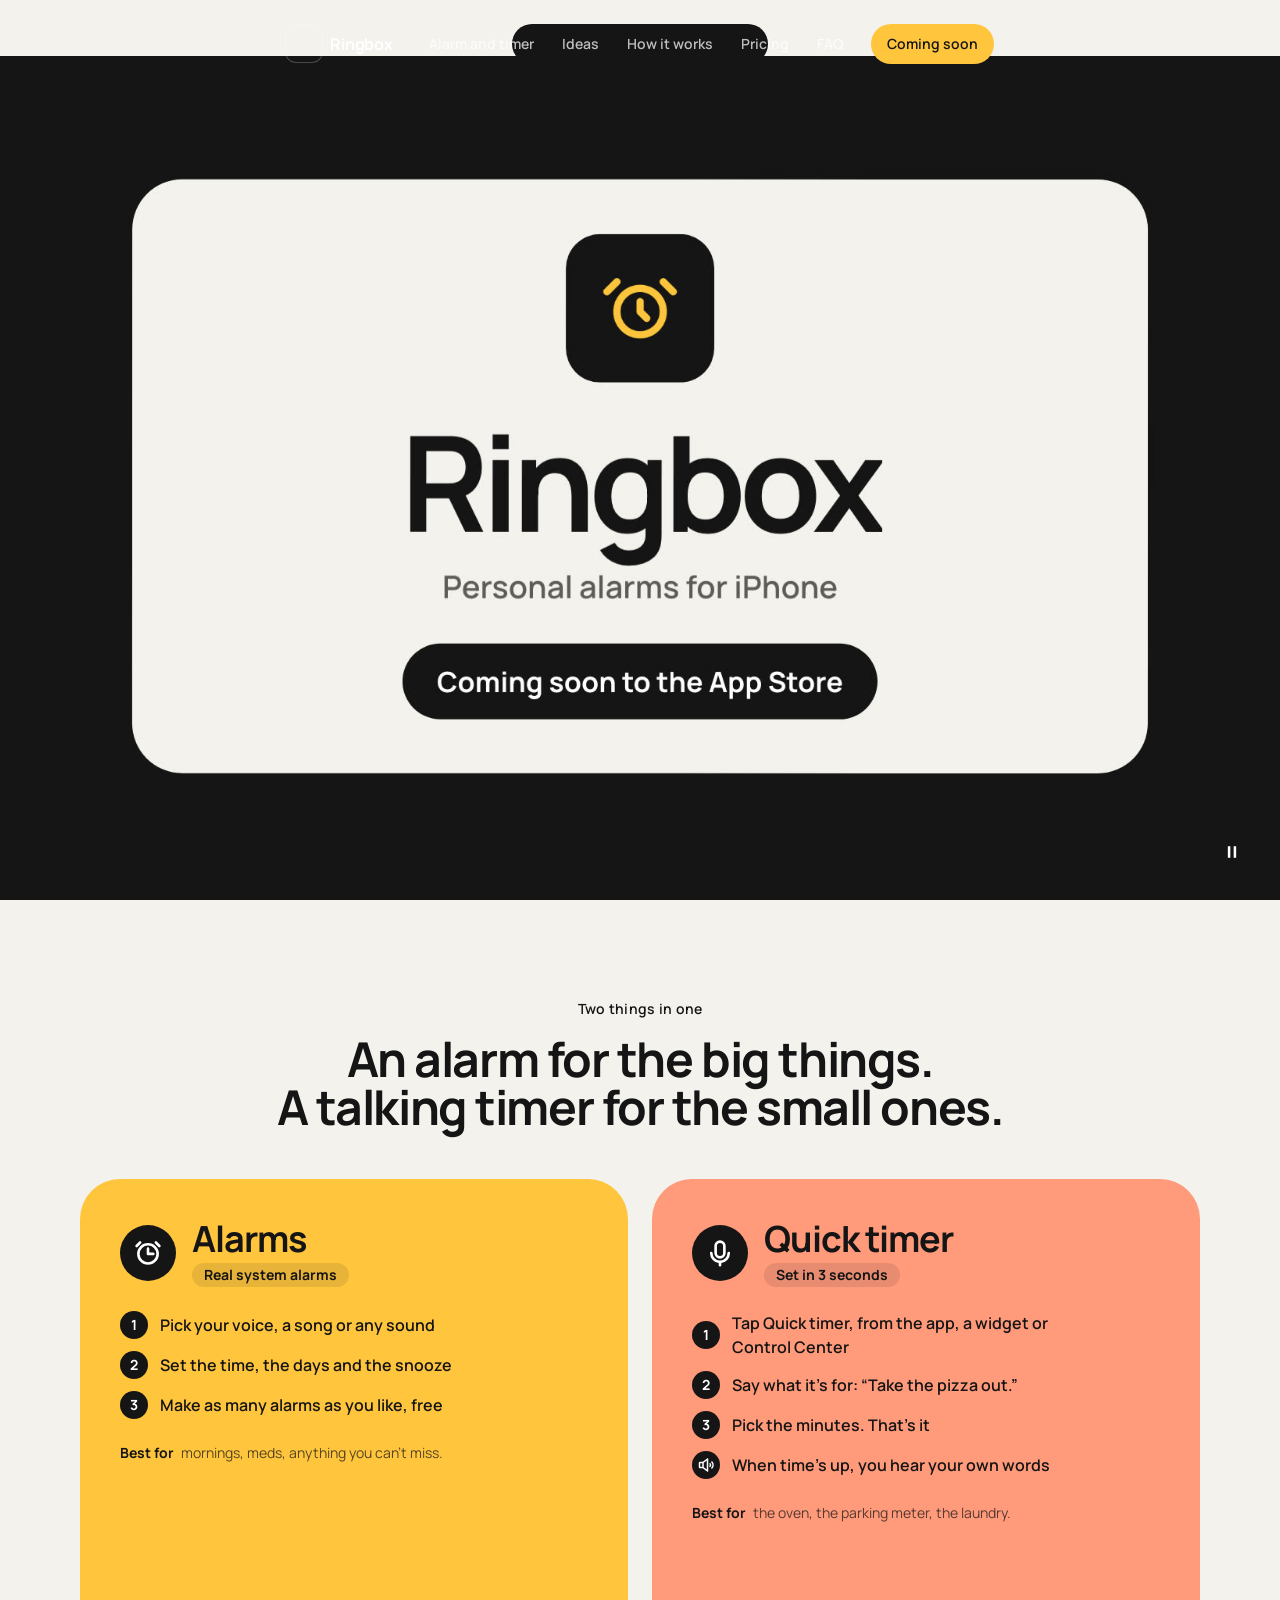
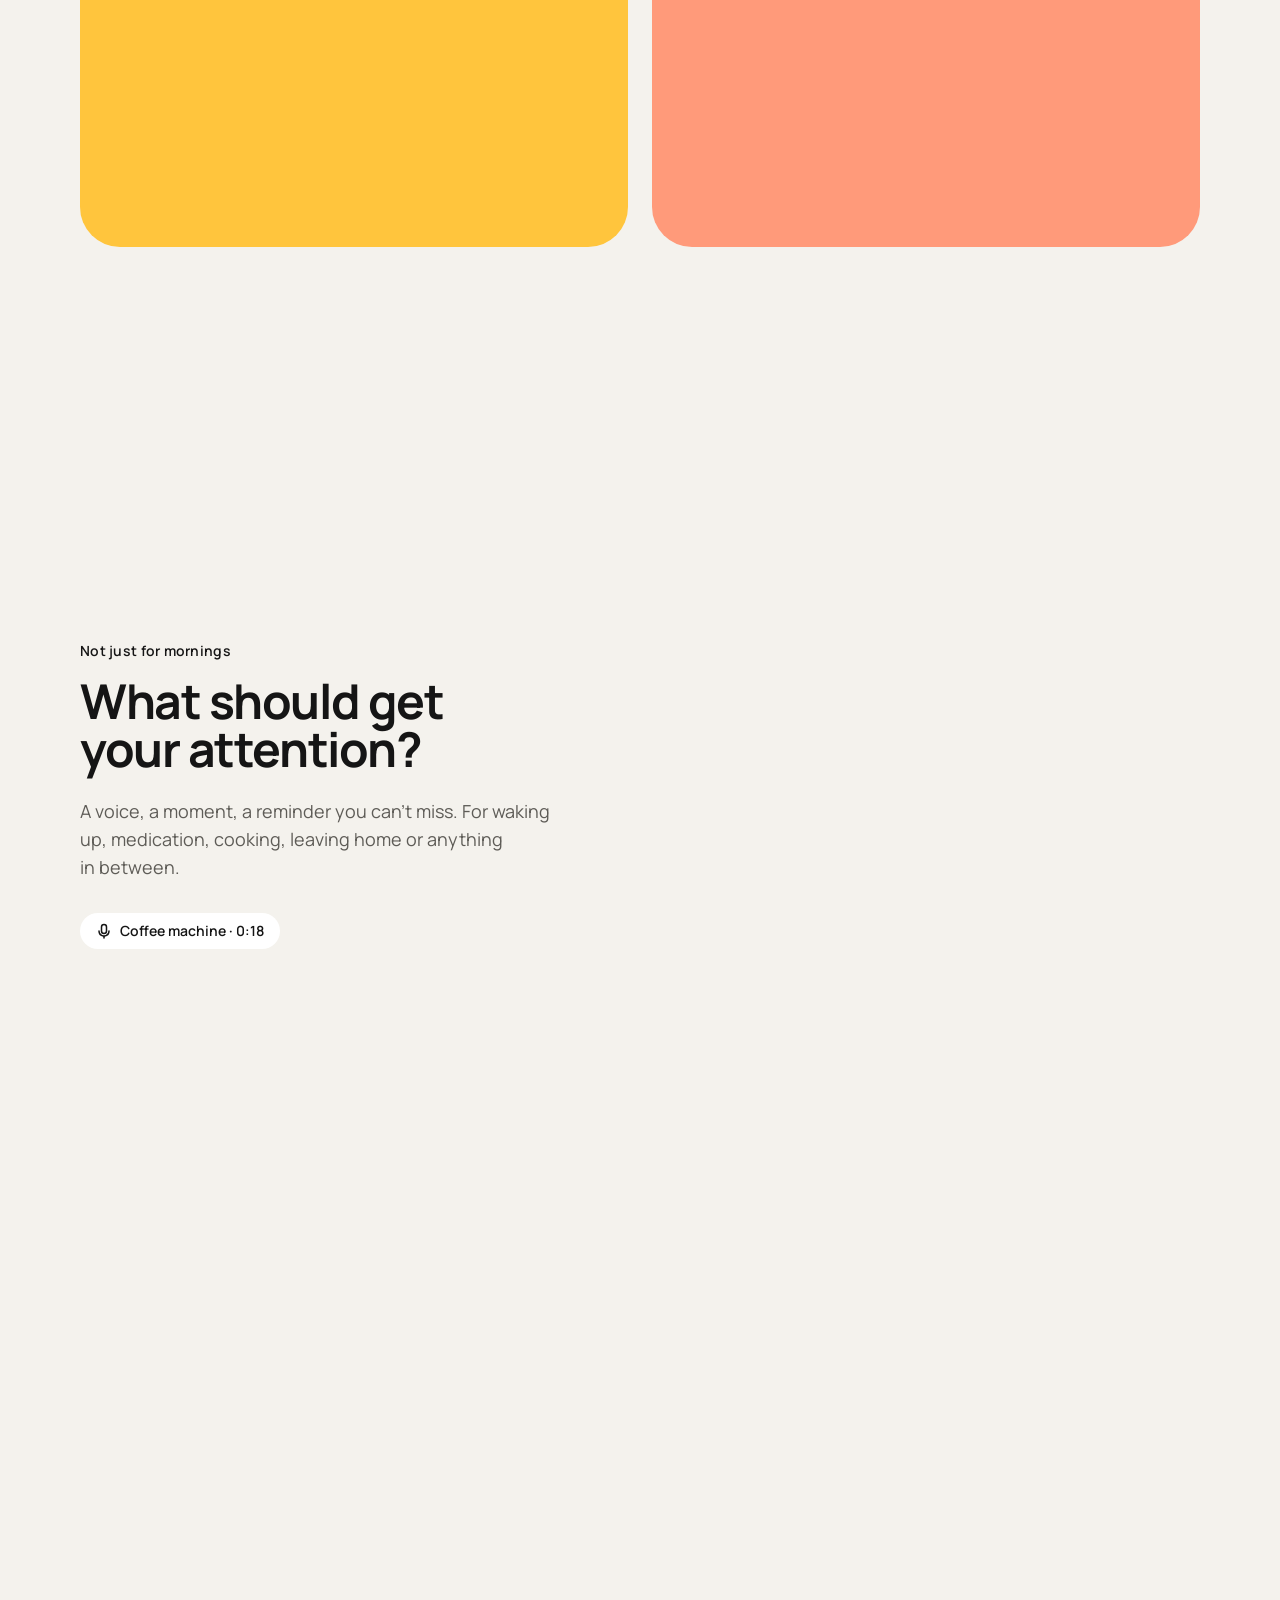
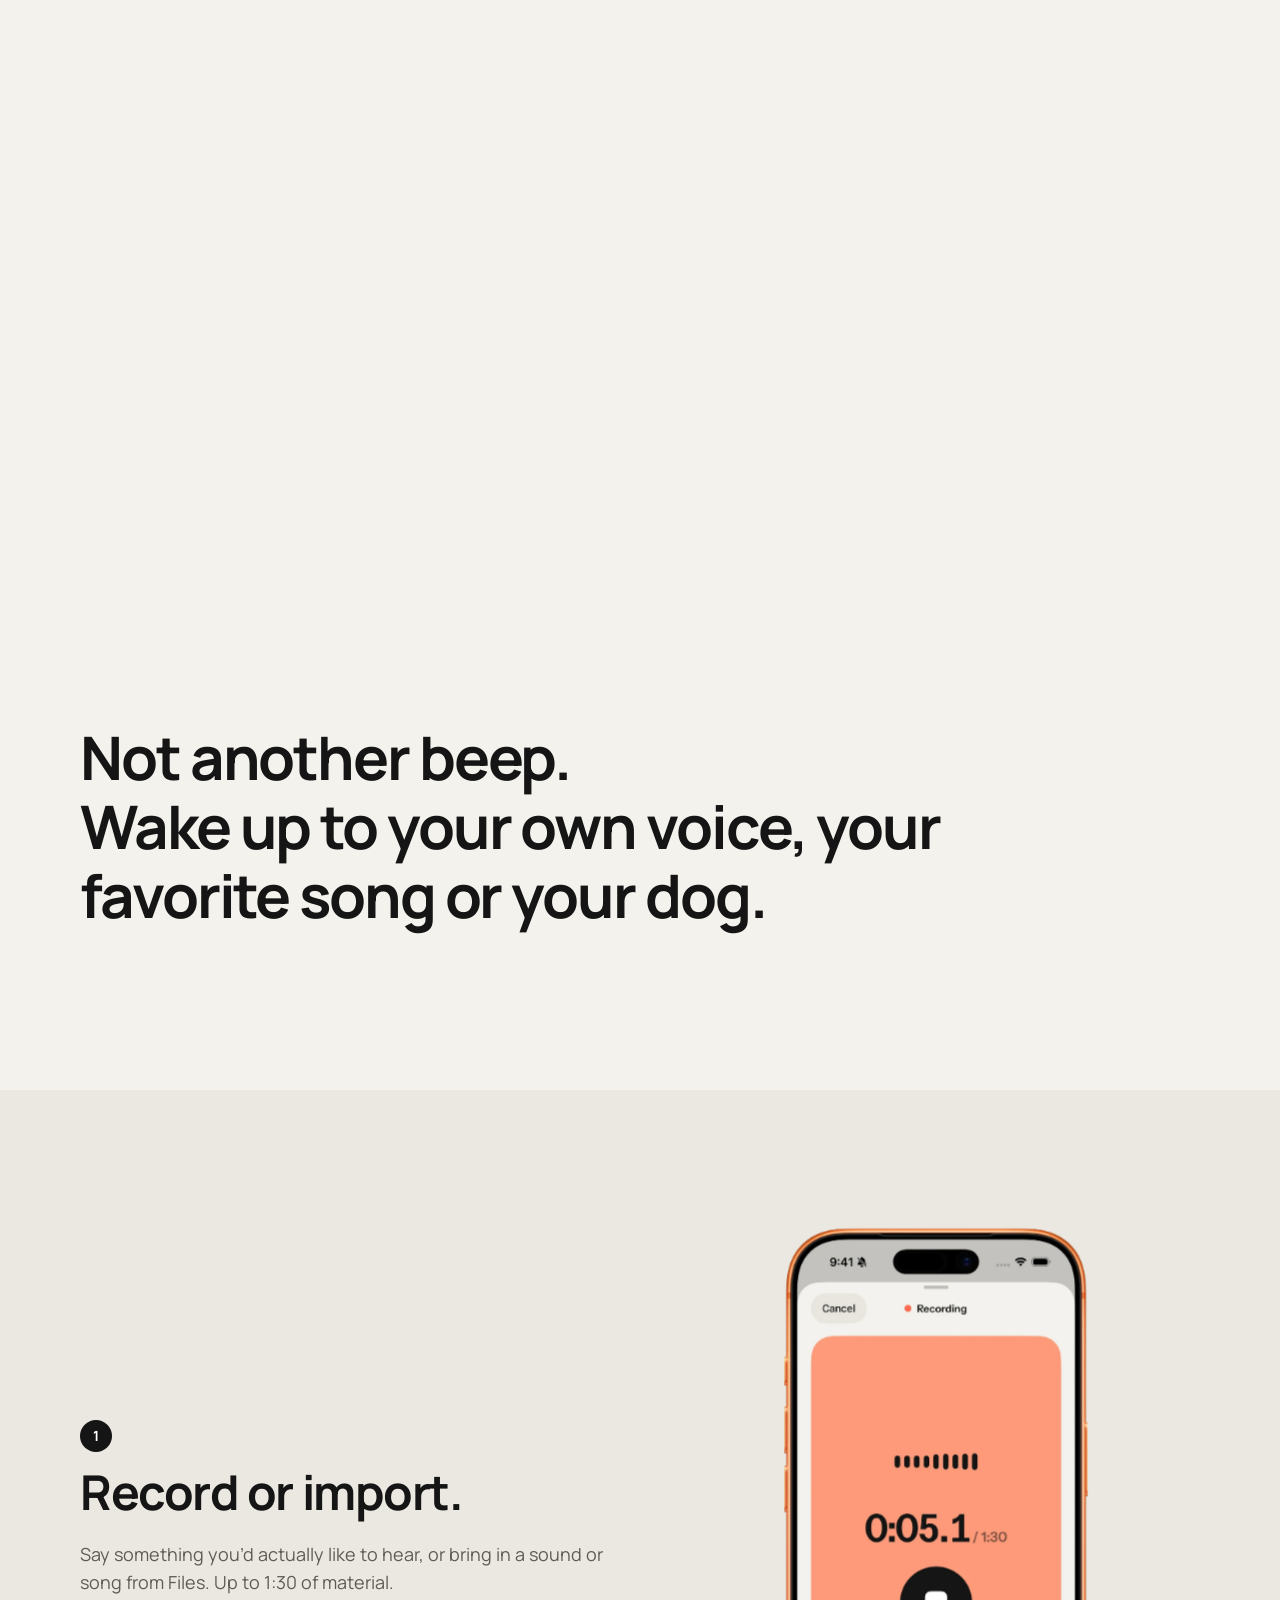
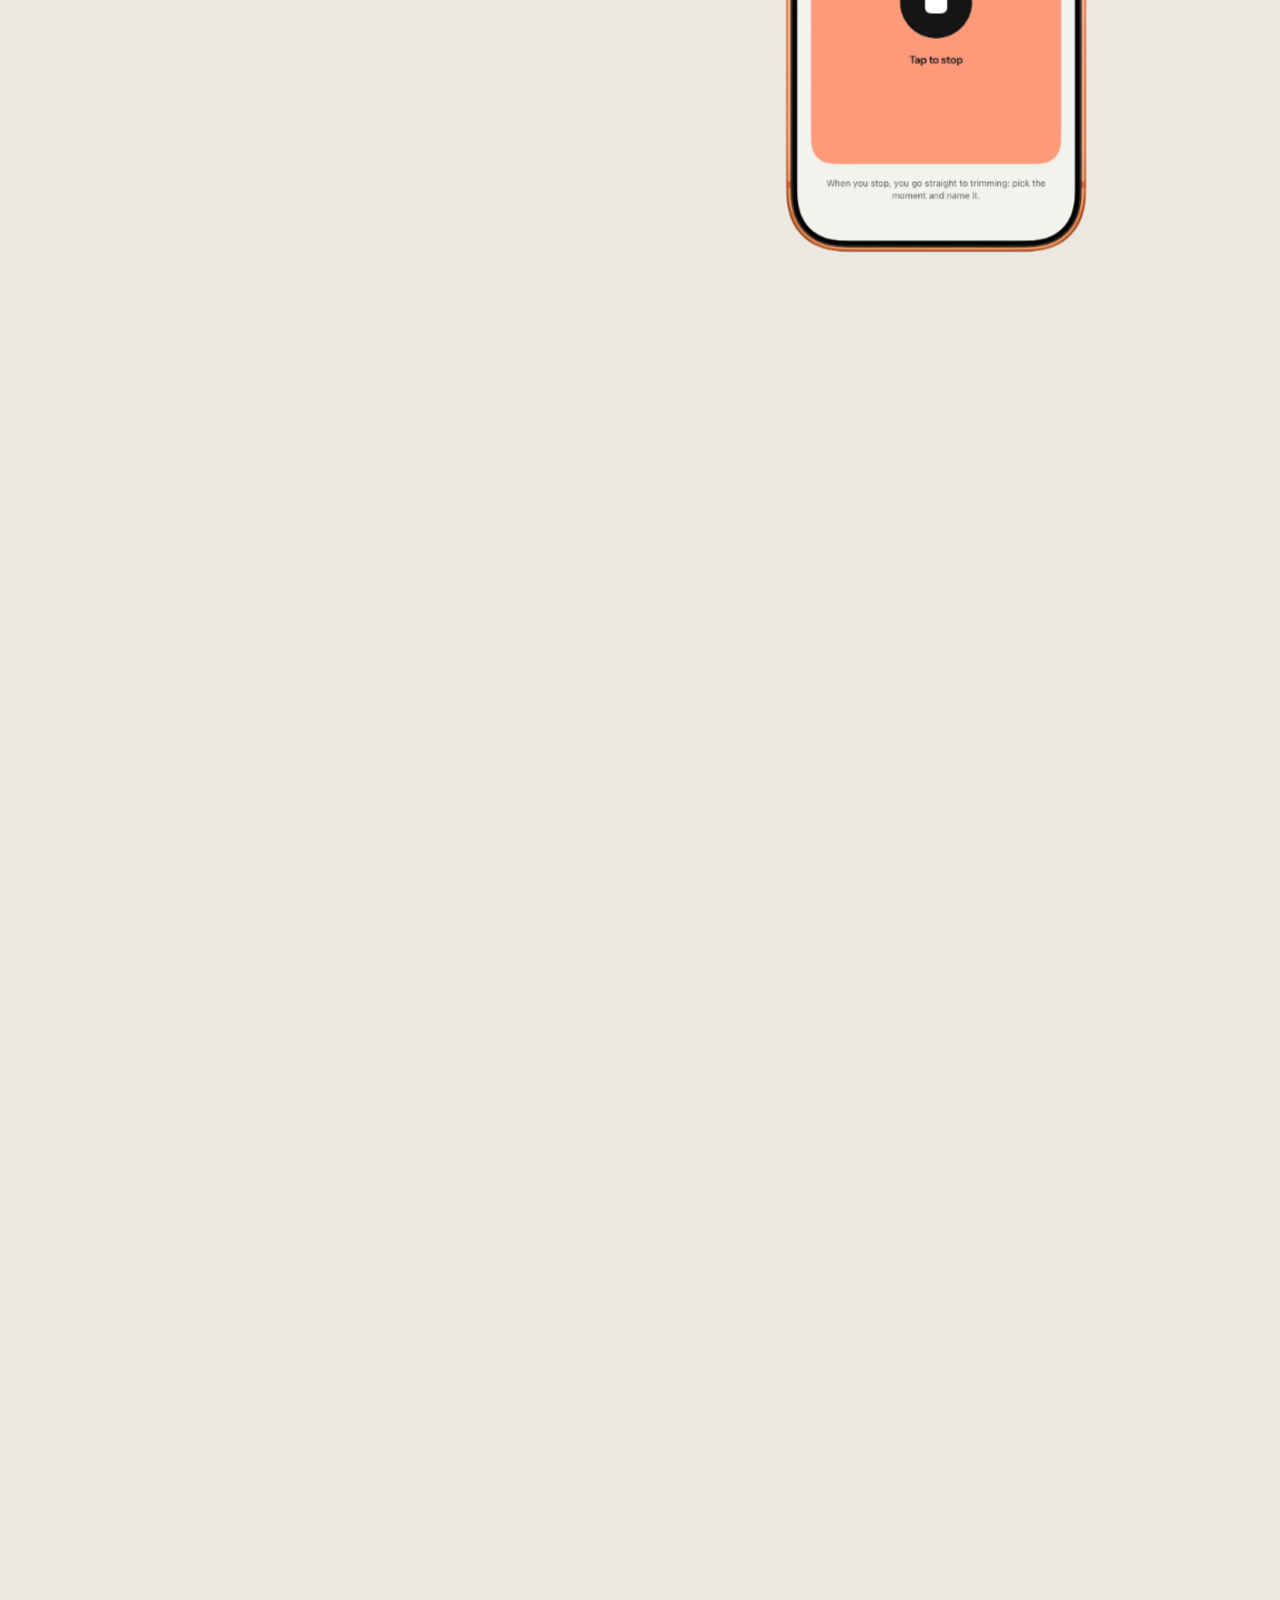
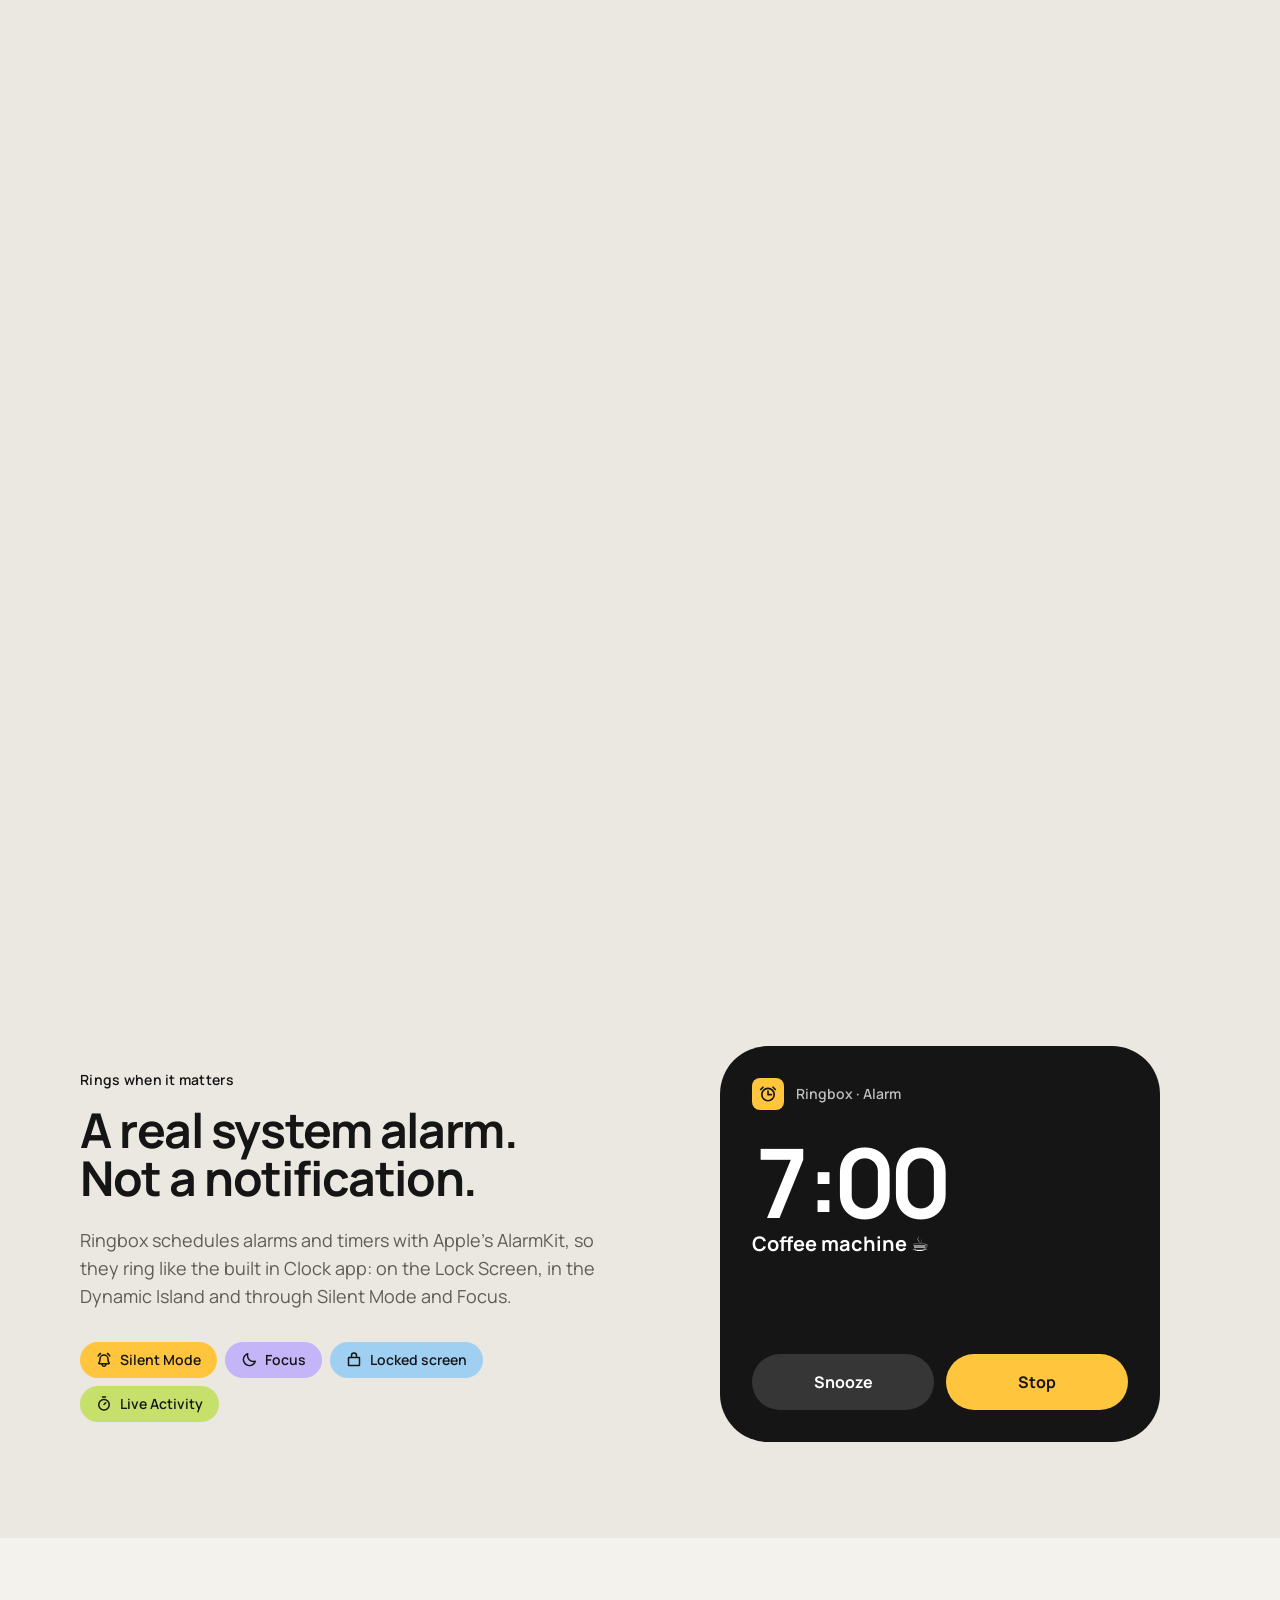
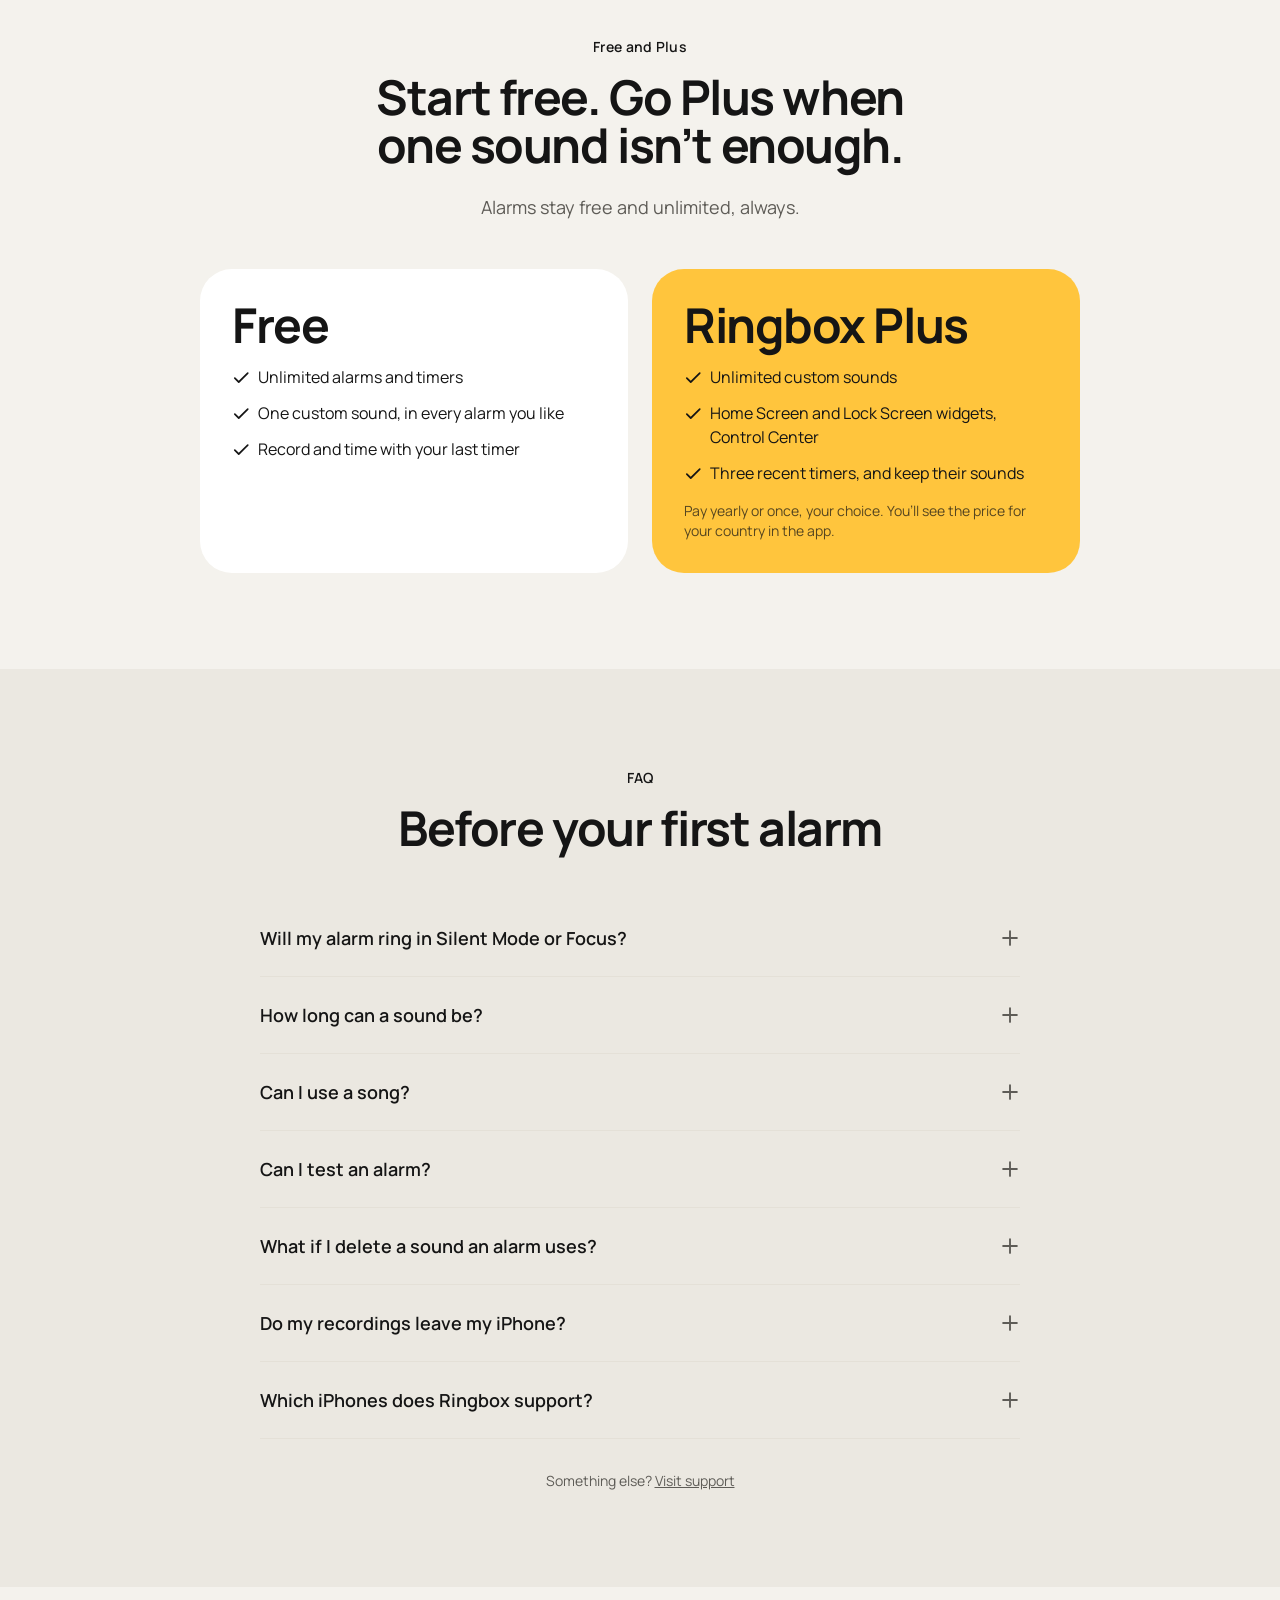
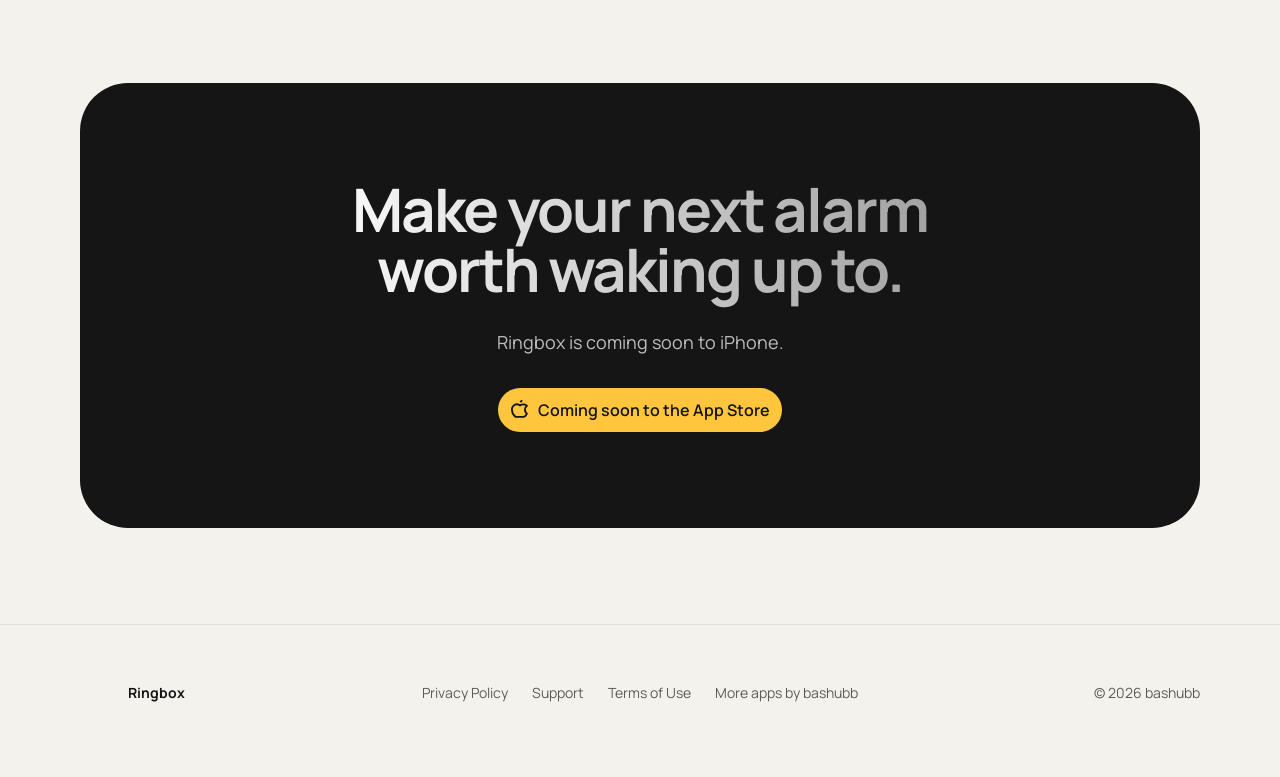
==== docs/index.html @ 4a7c9305 "Ringbox desktop: the film replaces the hero, full bleed under the bar, no frame Co-Authored-By: Clau" ====
<!doctype html>
<html lang="en" class="no-js" data-store="soon">
<head>
<meta charset="utf-8">
<meta name="viewport" content="width=device-width, initial-scale=1, viewport-fit=cover">
<title>Ringbox: Alarms That Sound Like You, for iPhone</title>
<meta name="description" content="Ringbox turns your voice, a favorite sound or the best part of a song into a real iPhone alarm that rings through Silent Mode and Focus. Record a reminder and set a timer in three taps. Coming soon.">
<link rel="canonical" href="https://bashubb.com/ringbox/">
<meta name="theme-color" content="#f4f2ed">
<meta name="color-scheme" content="light">
<meta property="og:type" content="website">
<meta property="og:site_name" content="Ringbox">
<meta property="og:title" content="Ringbox: Your alarm shouldn’t sound like everyone else’s">
<meta property="og:description" content="Record a voice, a sound or a song and make it your alarm. Coming soon to iPhone.">
<meta property="og:url" content="https://bashubb.com/ringbox/">
<meta property="og:image" content="https://bashubb.com/ringbox/assets/icon-512.png">
<meta name="twitter:card" content="summary">
<link rel="icon" href="assets/fav/favicon-32.png" type="image/png" sizes="32x32">
<link rel="icon" href="assets/fav/favicon-48.png" type="image/png" sizes="48x48">
<link rel="icon" href="assets/fav/favicon-192.png" type="image/png" sizes="192x192">
<link rel="apple-touch-icon" href="assets/fav/apple-touch-icon.png">
<link rel="preload" href="assets/fonts/manrope-latin.woff2" as="font" type="font/woff2" crossorigin>
<link rel="stylesheet" href="assets/landing.css?v=48">
<link rel="stylesheet" href="assets/ringbox.css?v=49">
<script type="application/ld+json">
{
  "@context": "https://schema.org",
  "@type": "SoftwareApplication",
  "name": "Ringbox",
  "url": "https://bashubb.com/ringbox/",
  "applicationCategory": "UtilitiesApplication",
  "operatingSystem": "iOS 26.1 or later",
  "image": "https://bashubb.com/ringbox/assets/icon-512.png",
  "description": "An iPhone alarm app that turns your voice, a favorite sound or a short piece of a song into a dependable personal alarm.",
  "publisher": {"@type": "Organization", "name": "bashubb", "url": "https://bashubb.com/"}
}
</script>
<script type="application/ld+json">
{
  "@context": "https://schema.org",
  "@type": "FAQPage",
  "mainEntity": [
    {"@type": "Question", "name": "Will my alarm ring in Silent Mode or Focus?", "acceptedAnswer": {"@type": "Answer", "text": "Yes. Ringbox schedules real system alarms with Apple’s AlarmKit, which ring on the Lock Screen and through Silent Mode and Focus, like the built in Clock app."}},
    {"@type": "Question", "name": "How long can a sound be?", "acceptedAnswer": {"@type": "Answer", "text": "You can record or import up to 1:30 and keep up to 29 seconds of it as the alarm sound, the most iOS allows for an alarm."}},
    {"@type": "Question", "name": "Can I use a song?", "acceptedAnswer": {"@type": "Answer", "text": "Yes. Import an audio file you have in Files and keep the best part. Protected songs from streaming services can’t be imported."}},
    {"@type": "Question", "name": "Is Ringbox free?", "acceptedAnswer": {"@type": "Answer", "text": "Yes. Alarms and timers are free and unlimited, and your first custom sound is free too. Ringbox Plus adds unlimited sounds and widgets."}}
  ]
}
</script>
</head>
<body>
<svg width="0" height="0" style="position:absolute" aria-hidden="true"><symbol id="i-alarm" viewBox="0 0 256 256" fill="currentColor"><path d="M128,36A100,100,0,1,0,228,136,100.11,100.11,0,0,0,128,36Zm0,176a76,76,0,1,1,76-76A76.08,76.08,0,0,1,128,212ZM32.49,72.49a12,12,0,1,1-17-17l32-32a12,12,0,1,1,17,17Zm208,0a12,12,0,0,1-17,0l-32-32a12,12,0,1,1,17-17l32,32A12,12,0,0,1,240.49,72.49ZM176,124a12,12,0,0,1,0,24H128a12,12,0,0,1-12-12V88a12,12,0,0,1,24,0v36Z"/></symbol><symbol id="i-apple-logo" viewBox="0 0 256 256" fill="currentColor"><path d="M227,168a12,12,0,0,0-4.21-5.09C207.25,152.22,204,133.68,204,120c0-16.17,12.68-30.6,20.25-37.76a12,12,0,0,0,0-17.43C210.89,52.17,188.81,44,168,44a76.29,76.29,0,0,0-40,11.37,75.59,75.59,0,0,0-93.58,11A78.64,78.64,0,0,0,12,123.51,131,131,0,0,0,53.43,216,43.81,43.81,0,0,0,83.6,228h87.69a43.87,43.87,0,0,0,32.05-13.85,127.63,127.63,0,0,0,18.4-25.39c1.57-2.88,3-5.71,4.14-8.41C227.47,176.67,229.12,172.87,227,168Zm-41.23,29.82A19.78,19.78,0,0,1,171.29,204H83.6a19.85,19.85,0,0,1-13.7-5.42A107.18,107.18,0,0,1,36,122.88,54.49,54.49,0,0,1,51.5,83.28,50.86,50.86,0,0,1,88,68h.72A51.5,51.5,0,0,1,120.48,79.4a12,12,0,0,0,15,0A51.41,51.41,0,0,1,168,68a67.24,67.24,0,0,1,29.88,7.4C186.26,89.66,180,105.13,180,120c0,23.33,7.47,42.89,21.25,56.19A103.3,103.3,0,0,1,185.76,197.81ZM128.75,13A43.83,43.83,0,0,1,142.17,1.51a12,12,0,0,1,11.64,21,19.84,19.84,0,0,0-6.11,5.24A12,12,0,0,1,128.75,13Z"/></symbol><symbol id="i-bell-ringing" viewBox="0 0 256 256" fill="currentColor"><path d="M225.81,74.65A11.86,11.86,0,0,1,220.3,76a12,12,0,0,1-10.67-6.47,90.1,90.1,0,0,0-32-35.38,12,12,0,1,1,12.8-20.29,115.25,115.25,0,0,1,40.54,44.62A12,12,0,0,1,225.81,74.65ZM46.37,69.53a90.1,90.1,0,0,1,32-35.38A12,12,0,1,0,65.6,13.86,115.25,115.25,0,0,0,25.06,58.48a12,12,0,0,0,5.13,16.17A11.86,11.86,0,0,0,35.7,76,12,12,0,0,0,46.37,69.53Zm173.51,98.35A20,20,0,0,1,204,200H171.81a44,44,0,0,1-87.62,0H52a20,20,0,0,1-15.91-32.12c7.17-9.33,15.73-26.62,15.88-55.94A76,76,0,0,1,204,112C204.15,141.26,212.71,158.55,219.88,167.88ZM147.6,200H108.4a20,20,0,0,0,39.2,0Zm48.74-24c-8.16-13-16.19-33.57-16.34-63.94A52,52,0,1,0,76,112c-.15,30.42-8.18,51-16.34,64Z"/></symbol><symbol id="i-check" viewBox="0 0 256 256" fill="currentColor"><path d="M232.49,80.49l-128,128a12,12,0,0,1-17,0l-56-56a12,12,0,1,1,17-17L96,183,215.51,63.51a12,12,0,0,1,17,17Z"/></symbol><symbol id="i-infinity" viewBox="0 0 256 256" fill="currentColor"><path d="M252,128a60,60,0,0,1-102.43,42.43l-.49-.53L89.22,102.31a36,36,0,1,0,0,51.38l3.08-3.48a12,12,0,1,1,18,15.91l-3.35,3.78-.49.53a60,60,0,1,1,0-84.86l.49.53,59.86,67.59a36,36,0,1,0,0-51.38l-3.08,3.48a12,12,0,1,1-18-15.91l3.35-3.78.49-.53A60,60,0,0,1,252,128Z"/></symbol><symbol id="i-lock-simple" viewBox="0 0 256 256" fill="currentColor"><path d="M208,76H180V56A52,52,0,0,0,76,56V76H48A20,20,0,0,0,28,96V208a20,20,0,0,0,20,20H208a20,20,0,0,0,20-20V96A20,20,0,0,0,208,76ZM100,56a28,28,0,0,1,56,0V76H100ZM204,204H52V100H204Z"/></symbol><symbol id="i-microphone" viewBox="0 0 256 256" fill="currentColor"><path d="M128,180a52.06,52.06,0,0,0,52-52V64A52,52,0,0,0,76,64v64A52.06,52.06,0,0,0,128,180ZM100,64a28,28,0,0,1,56,0v64a28,28,0,0,1-56,0Zm40,155.22V240a12,12,0,0,1-24,0V219.22A92.14,92.14,0,0,1,36,128a12,12,0,0,1,24,0,68,68,0,0,0,136,0,12,12,0,0,1,24,0A92.14,92.14,0,0,1,140,219.22Z"/></symbol><symbol id="i-moon" viewBox="0 0 256 256" fill="currentColor"><path d="M236.37,139.4a12,12,0,0,0-12-3A84.07,84.07,0,0,1,119.6,31.59a12,12,0,0,0-15-15A108.86,108.86,0,0,0,49.69,55.07,108,108,0,0,0,136,228a107.09,107.09,0,0,0,64.93-21.69,108.86,108.86,0,0,0,38.44-54.94A12,12,0,0,0,236.37,139.4Zm-49.88,47.74A84,84,0,0,1,68.86,69.51,84.93,84.93,0,0,1,92.27,48.29Q92,52.13,92,56A108.12,108.12,0,0,0,200,164q3.87,0,7.71-.27A84.79,84.79,0,0,1,186.49,187.14Z"/></symbol><symbol id="i-play" viewBox="0 0 256 256" fill="currentColor"><path d="M234.49,111.07,90.41,22.94A20,20,0,0,0,60,39.87V216.13a20,20,0,0,0,30.41,16.93l144.08-88.13a19.82,19.82,0,0,0,0-33.86ZM84,208.85V47.15L216.16,128Z"/></symbol><symbol id="i-plus" viewBox="0 0 256 256" fill="currentColor"><path d="M228,128a12,12,0,0,1-12,12H140v76a12,12,0,0,1-24,0V140H40a12,12,0,0,1,0-24h76V40a12,12,0,0,1,24,0v76h76A12,12,0,0,1,228,128Z"/></symbol><symbol id="i-speaker-high" viewBox="0 0 256 256" fill="currentColor"><path d="M157.27,21.22a12,12,0,0,0-12.64,1.31L75.88,76H32A20,20,0,0,0,12,96v64a20,20,0,0,0,20,20H75.88l68.75,53.47A12,12,0,0,0,164,224V32A12,12,0,0,0,157.27,21.22ZM36,100H68v56H36Zm104,99.46L92,162.13V93.87l48-37.33ZM212,128a44,44,0,0,1-11,29.11,12,12,0,1,1-18-15.88,20,20,0,0,0,0-26.43,12,12,0,0,1,18-15.86A43.94,43.94,0,0,1,212,128Zm40,0a83.87,83.87,0,0,1-21.39,56,12,12,0,0,1-17.89-16,60,60,0,0,0,0-80,12,12,0,1,1,17.88-16A83.87,83.87,0,0,1,252,128Z"/></symbol><symbol id="i-timer" viewBox="0 0 256 256" fill="currentColor"><path d="M128,44a96,96,0,1,0,96,96A96.11,96.11,0,0,0,128,44Zm0,168a72,72,0,1,1,72-72A72.08,72.08,0,0,1,128,212ZM164.49,99.51a12,12,0,0,1,0,17l-28,28a12,12,0,0,1-17-17l28-28A12,12,0,0,1,164.49,99.51ZM92,16A12,12,0,0,1,104,4h48a12,12,0,0,1,0,24H104A12,12,0,0,1,92,16Z"/></symbol></svg>

<a class="skip" href="#main">Skip to content</a>

<nav class="island" aria-label="Main navigation">
  <a class="brand" href="./"><img src="assets/icon-128.png" alt="" width="28" height="28">Ringbox</a>
  <div class="links">
    <a href="#two">Alarm and timer</a>
    <a href="#ideas">Ideas</a>
    <a href="#how">How it works</a>
    <a href="#pricing">Pricing</a>
    <a href="#faq">FAQ</a>
  </div>
  <span class="btn sm cta when-soon" aria-disabled="true">Coming soon</span>
  <a class="btn sm cta when-live" href="https://apps.apple.com/us/search?term=Ringbox" data-store-link>Download</a>
  <button class="burger" type="button" aria-expanded="false" aria-controls="menu" aria-label="Open menu"><span></span><span></span></button>
</nav>
<div class="menu" id="menu">
  <a href="#two">Alarm and timer</a>
  <a href="#ideas">Ideas</a>
  <a href="#how">How it works</a>
  <a href="#pricing">Pricing</a>
  <a href="#faq">FAQ</a>
  <a href="support/">Support</a>
</div>

<main id="main">
<section class="m-only film-intro" data-film-intro aria-label="Ringbox in 18 seconds: alarms that ring with your voice, your dog, a song or the coffee machine">
  <video muted playsinline preload="auto" data-tall="assets/media/ringbox-film-tall.mp4" data-tall-poster="assets/media/ringbox-film-tall-poster.jpg" data-wide="assets/media/ringbox-film-wide.mp4" data-wide-poster="assets/media/ringbox-film-wide-poster.jpg" aria-label="Animated film: every alarm sounds the same; Ringbox rings with your voice, your dog, your favourite song trimmed to 29 seconds or the coffee machine; real alarms even on Silent; a quick timer you set by saying what it is for"></video>
  <button class="film-intro-skip" type="button">Skip</button>
  <div class="film-intro-ui" aria-hidden="true"><span class="film-intro-hint">Swipe up hard to skip</span></div>
</section>


<section class="d-only film-sec" aria-labelledby="film-title">
  <h1 class="sr" id="film-title">Ringbox: your alarm shouldn’t sound like everyone else’s</h1>
  <figure class="film-card">
    <video id="rb-film" muted loop playsinline preload="auto" poster="assets/media/ringbox-film-wide-poster.jpg" aria-label="Animated film: every alarm sounds the same; Ringbox rings with your voice, your dog, your favourite song trimmed to 29 seconds or the coffee machine; real alarms even on Silent; a quick timer you set by saying what it is for">
      <source src="assets/media/ringbox-film-wide.mp4" type="video/mp4">
    </video>
    <button class="film-play" type="button" id="rb-film-toggle" aria-label="Pause film"><svg aria-hidden="true" viewBox="0 0 24 24"><path class="pp" d="M7 5h3v14H7zM14 5h3v14h-3z" fill="currentColor"/></svg></button>
  </figure>
</section>

<section class="hero m-only" aria-labelledby="hero-title">
  <div class="wrap hero-grid">
    <div class="reveal m-fit">
      <span class="eyebrow">Personal alarms for iPhone</span>
      <h1 class="hero-title" id="hero-title">Your alarm shouldn’t sound<br>like everyone else’s.</h1>
      <p class="lead">Alarms that ring with your voice, a song or any sound you love. Plus a quick timer you set by just saying what it’s for, so it rings with your own words.</p>
      <div class="cta-row">
        <span class="btn when-soon" aria-disabled="true"><svg aria-hidden="true"><use href="#i-apple-logo"/></svg>Coming soon to the App Store</span>
        <a class="store-badge when-live" href="https://apps.apple.com/us/search?term=Ringbox" data-store-link><img src="assets/app-store-badge.svg" alt="Download on the App Store" width="156" height="52"></a>
      </div>
      <ul class="proof" aria-label="Highlights">
        <li><svg aria-hidden="true"><use href="#i-bell-ringing"/></svg>Rings in Silent Mode and Focus</li>
        <li><svg aria-hidden="true"><use href="#i-infinity"/></svg>Unlimited alarms, free</li>
        <li><svg aria-hidden="true"><use href="#i-lock-simple"/></svg>Sounds stay on your iPhone</li>
      </ul>
    </div>
    <div class="ring-card reveal d1" role="img" aria-label="A ringing alarm at 7:00 playing a recorded voice">
      <span class="label"><span class="dot"></span>Recorded by you · 0:04</span>
      <div class="wave" aria-hidden="true"></div>
      <div class="time"><svg aria-hidden="true"><use href="#i-bell-ringing"/></svg>7:00</div>
    </div>
  </div>
</section>

<section class="pad" id="two" aria-labelledby="two-title">
  <div class="wrap">
    <div class="center reveal">
      <span class="eyebrow">Two things in one</span>
      <h2 class="title" id="two-title">An alarm for the big things.<br>A talking timer for the small ones.</h2>
    </div>
    <div class="ways">
      <article class="way reveal" style="--c:var(--sun)">
        <div class="way-head">
          <span class="way-ic"><svg aria-hidden="true"><use href="#i-alarm"/></svg></span>
          <div><h3>Alarms</h3><span class="way-time">Real system alarms</span></div>
        </div>
        <ol class="way-steps">
          <li><span>1</span>Pick your voice, a song or any sound</li>
          <li><span>2</span>Set the time, the days and the snooze</li>
          <li><span>3</span>Make as many alarms as you like, free</li>
        </ol>
        <p class="way-best"><b>Best for</b> mornings, meds, anything you can’t miss.</p>
        <div class="way-phone"><div class="iphone" data-finish="pro-orange"><img class="front" src="assets/media/iphone-f4-editor-new.webp" alt="New alarm screen: a big yellow 07:00 time picker, alarm name and alarm sound" width="780" height="1608" loading="lazy"></div></div>
      </article>
      <article class="way reveal" style="--c:var(--coral)">
        <div class="way-head">
          <span class="way-ic"><svg aria-hidden="true"><use href="#i-microphone"/></svg></span>
          <div><h3>Quick timer</h3><span class="way-time">Set in 3 seconds</span></div>
        </div>
        <ol class="way-steps">
          <li><span>1</span>Tap Quick timer, from the app, a widget or Control Center</li>
          <li><span>2</span>Say what it’s for: “Take the pizza out.”</li>
          <li><span>3</span>Pick the minutes. That’s it</li>
          <li><span><svg><use href="#i-speaker-high"/></svg></span>When time’s up, you hear your own words</li>
        </ol>
        <p class="way-best"><b>Best for</b> the oven, the parking meter, the laundry.</p>
        <div class="way-phone"><div class="iphone" data-finish="pro-orange"><img class="front" src="assets/media/iphone-f6-quick-record.webp" alt="Quick timer screen: Say what it should remind you of, recording 0:06.6" width="780" height="1608" loading="lazy"></div></div>
      </article>
    </div>
  </div>
</section>

<section class="scene drum-scene d-only" id="ideas" data-scene="drum" aria-labelledby="ideas-title">
  <div class="scene-pin">
    <div class="wrap drum-grid">
      <div>
        <span class="eyebrow">Not just for mornings</span>
        <h2 class="title" id="ideas-title">What should get your attention?</h2>
        <p class="lead">A voice, a moment, a reminder you can’t miss. For waking up, medication, cooking, leaving home or anything in between.</p>
        <span class="drum-caption"><svg aria-hidden="true"><use href="#i-microphone"/></svg><span id="drum-caption">Coffee machine · 0:18</span></span>
      </div>
      <div class="drum-view" role="img" aria-label="A wheel of alarms with their own sounds: coffee machine at 6:30, a recorded wake up message at 7:00, medication at 8:15, the dog at 12:40, school pickup at 15:00, the cake at 17:30, a call at 19:00 and wind down at 22:30">
        <div class="drum" id="drum"></div>
      </div>
    </div>
  </div>
</section>

<section class="m-only m-sec ideas-m" id="ideas-m" aria-labelledby="ideas-m-title">
  <div class="wrap">
    <span class="eyebrow">Not just for mornings</span>
    <h2 class="title" id="ideas-m-title">What should get your attention?</h2>
    <p class="lead">A voice, a moment, a reminder you can’t miss. For waking up, medication, cooking, leaving home or anything in between.</p>
  </div>
  <div class="m-marquee" role="img" aria-label="Alarms with their own sounds: coffee machine at 6:30, a recorded wake up message at 7:00, medication at 8:15, the dog at 12:40, school pickup at 15:00, the cake at 17:30, a call at 19:00 and wind down at 22:30"><div id="alarm-row"></div></div>
</section>

<section class="tagline-band" aria-label="Ringbox in one line">
  <div class="wrap">
    <p class="tagline" data-tagline><span class="hl">Not another beep.</span><br>Wake up to your own voice, your favorite song or your dog.</p>
  </div>
</section>

<section class="scene prism-scene d-only" id="how" data-scene="prism" aria-labelledby="how-title">
  <div class="scene-pin">
    <div class="wrap prism-grid">
      <div class="psteps">
        <div class="pstep on">
          <span class="num">1</span>
          <h2 class="title" id="how-title">Record or import.</h2>
          <p class="lead">Say something you’d actually like to hear, or bring in a sound or song from Files. Up to 1:30 of material.</p>
        </div>
        <div class="pstep">
          <span class="num">2</span>
          <h2 class="title">Keep the best part.</h2>
          <p class="lead">Drag the edges around the moment that matters. Up to 29 seconds, with fades and a volume boost if you want them.</p>
        </div>
        <div class="pstep">
          <span class="num">3</span>
          <h2 class="title">Hear it ring for real.</h2>
          <p class="lead">Ringbox schedules a test alarm two minutes out, so you hear exactly how your morning will sound.</p>
        </div>
      </div>
      <div class="prism-view">
        <div class="iphone spin" id="spin" data-finish="pro-orange"><img class="front" id="spin-front" src="assets/media/iphone-f5-recording.webp" alt="Ringbox on iPhone: recording a sound, trimming the best part, then the alarm is set" width="780" height="1608"></div>
      </div>
    </div>
  </div>
</section>

<section class="m-only m-sec how-m" id="how-m" aria-labelledby="how-m-title">
  <div class="how-m-grid">
    <div class="m-vis"><div class="iphone" id="m-spin" data-finish="pro-orange"><img class="front" id="m-spin-front" src="assets/media/iphone-f5-recording.webp" alt="Ringbox on iPhone: recording a sound, trimming the best part, then the alarm is set" width="780" height="1608"></div></div>
    <div class="m-car" data-carousel="5000">
      <div class="m-track">
      <div class="m-txt"><span class="num">1</span><h2 class="title" id="how-m-title">Record or import.</h2><p class="lead">Say something you’d actually like to hear, or bring in a sound or song from Files. Up to 1:30 of material.</p></div>
      <div class="m-txt"><span class="num">2</span><h2 class="title">Keep the best part.</h2><p class="lead">Drag the edges around the moment that matters. Up to 29 seconds, with fades and a volume boost if you want them.</p></div>
      <div class="m-txt"><span class="num">3</span><h2 class="title">Hear it ring for real.</h2><p class="lead">Ringbox schedules a test alarm two minutes out, so you hear exactly how your morning will sound.</p></div>
      </div>
      <div class="m-dots"></div>
    </div>
  </div>
</section>

<section class="pad" style="background:var(--bg-2)" aria-labelledby="rings-title">
  <div class="wrap split">
    <div class="reveal">
      <span class="eyebrow">Rings when it matters</span>
      <h2 class="title" id="rings-title">A real system alarm.<br>Not a notification.</h2>
      <p class="lead">Ringbox schedules alarms and timers with Apple’s AlarmKit, so they ring like the built in Clock app: on the Lock Screen, in the Dynamic Island and through Silent Mode and Focus.</p>
      <div class="chips">
        <span style="--c:var(--sun)"><svg aria-hidden="true"><use href="#i-bell-ringing"/></svg>Silent Mode</span>
        <span style="--c:var(--lilac)"><svg aria-hidden="true"><use href="#i-moon"/></svg>Focus</span>
        <span style="--c:var(--sky)"><svg aria-hidden="true"><use href="#i-lock-simple"/></svg>Locked screen</span>
        <span style="--c:var(--lime)"><svg aria-hidden="true"><use href="#i-timer"/></svg>Live Activity</span>
      </div>
    </div>
    <div class="lock reveal d1" role="img" aria-label="An alarm ringing on the Lock Screen at 7:00 with Snooze and Stop buttons">
      <div class="top"><span class="app"><svg aria-hidden="true"><use href="#i-alarm"/></svg></span>Ringbox · Alarm</div>
      <div><div class="clock">7:00</div><div class="what">Coffee machine ☕</div></div>
      <div class="wave" aria-hidden="true"></div>
      <div class="btns"><span class="snooze">Snooze</span><span class="stop">Stop</span></div>
    </div>
  </div>
</section>

<section class="pad" id="pricing" aria-labelledby="pricing-title">
  <div class="wrap center">
    <div class="reveal">
      <span class="eyebrow">Free and Plus</span>
      <h2 class="title" id="pricing-title">Start free. Go Plus when<br>one sound isn’t enough.</h2>
      <p class="lead">Alarms stay free and unlimited, always.</p>
    </div>
    <div class="plans">
      <article class="plan reveal">
        <h3 class="price">Free</h3>
        <ul>
          <li><svg aria-hidden="true"><use href="#i-check"/></svg>Unlimited alarms and timers</li>
          <li><svg aria-hidden="true"><use href="#i-check"/></svg>One custom sound, in every alarm you like</li>
          <li><svg aria-hidden="true"><use href="#i-check"/></svg>Record and time with your last timer</li>
        </ul>
      </article>
      <article class="plan plus reveal d1">
        <h3 class="price">Ringbox Plus</h3>
        <ul>
          <li><svg aria-hidden="true"><use href="#i-check"/></svg>Unlimited custom sounds</li>
          <li><svg aria-hidden="true"><use href="#i-check"/></svg>Home Screen and Lock Screen widgets, Control Center</li>
          <li><svg aria-hidden="true"><use href="#i-check"/></svg>Three recent timers, and keep their sounds</li>
        </ul>
        <p class="note">Pay yearly or once, your choice. You’ll see the price for your country in the app.</p>
      </article>
    </div>
  </div>
</section>

<section class="pad" id="faq" style="background:var(--bg-2)" aria-labelledby="faq-title">
  <div class="wrap">
    <div class="center reveal">
      <span class="eyebrow">FAQ</span>
      <h2 class="title" id="faq-title">Before your first alarm</h2>
    </div>
    <div class="faq">
      <details><summary>Will my alarm ring in Silent Mode or Focus?<svg aria-hidden="true"><use href="#i-plus"/></svg></summary><div>Yes. Ringbox schedules real system alarms with Apple’s AlarmKit, which ring on the Lock Screen and through Silent Mode and Focus, like the built in Clock app.</div></details>
      <details><summary>How long can a sound be?<svg aria-hidden="true"><use href="#i-plus"/></svg></summary><div>You can record or import up to 1:30 and keep up to 29 seconds of it as the alarm sound, the most iOS allows for an alarm.</div></details>
      <details><summary>Can I use a song?<svg aria-hidden="true"><use href="#i-plus"/></svg></summary><div>Yes. Import an audio file you have in Files and keep the best part. Protected songs from streaming services can’t be imported.</div></details>
      <details><summary>Can I test an alarm?<svg aria-hidden="true"><use href="#i-plus"/></svg></summary><div>Yes. During setup Ringbox schedules a test alarm about two minutes ahead so you can hear exactly how it sounds.</div></details>
      <details><summary>What if I delete a sound an alarm uses?<svg aria-hidden="true"><use href="#i-plus"/></svg></summary><div>Ringbox asks first. Alarms that used it switch to the system sound, so they still ring.</div></details>
      <details><summary>Do my recordings leave my iPhone?<svg aria-hidden="true"><use href="#i-plus"/></svg></summary><div>No. Your sounds are stored on your iPhone and are never uploaded. There is no account.</div></details>
      <details><summary>Which iPhones does Ringbox support?<svg aria-hidden="true"><use href="#i-plus"/></svg></summary><div>Any iPhone running iOS 26.1 or later, the version that brought AlarmKit.</div></details>
    </div>
    <p class="center small" style="margin-top:var(--s-400)">Something else? <a href="support/">Visit support</a></p>
  </div>
</section>

<section class="pad" aria-labelledby="final-title">
  <div class="wrap">
    <div class="final reveal">
      <h2 class="hero-title" id="final-title">Make your next alarm<br>worth waking up to.</h2>
      <p class="lead">Ringbox is coming soon to iPhone.</p>
      <div class="cta-row">
        <span class="btn when-soon" aria-disabled="true"><svg aria-hidden="true"><use href="#i-apple-logo"/></svg>Coming soon to the App Store</span>
        <a class="store-badge when-live" href="https://apps.apple.com/us/search?term=Ringbox" data-store-link><img src="assets/app-store-badge-white.svg" alt="Download on the App Store" width="156" height="52"></a>
      </div>
    </div>
  </div>
</section>

</main>

<footer class="footer">
  <div class="wrap">
    <a class="brand" href="./"><img src="assets/icon-128.png" alt="" width="24" height="24">Ringbox</a>
    <nav aria-label="Footer">
      <a href="privacy/">Privacy Policy</a>
      <a href="support/">Support</a>
      <a href="https://www.apple.com/legal/internet-services/itunes/dev/stdeula/">Terms of Use</a>
      <a href="https://bashubb.com/">More apps by bashubb</a>
    </nav>
    <span>© 2026 bashubb</span>
  </div>
</footer>

<script src="assets/landing.js?v=49"></script>
<script>
(() => {
  const L = window.Landing;
  const reduce = L.reduceMotion();

  // Desktop film: plays while on screen, loops, can be paused
  const rbf = document.getElementById("rb-film"), rbt = document.getElementById("rb-film-toggle");
  if (!L.phone && rbf) {
    let paused = reduce;
    const icon = () => { rbt.querySelector(".pp").setAttribute("d", rbf.paused ? "M8 5l11 7-11 7z" : "M7 5h3v14H7zM14 5h3v14h-3z"); rbt.setAttribute("aria-label", rbf.paused ? "Play film" : "Pause film"); };
    ["play", "pause"].forEach((e) => rbf.addEventListener(e, icon));
    rbt.addEventListener("click", () => { if (rbf.paused) { paused = false; rbf.play(); } else { paused = true; rbf.pause(); } });
    new IntersectionObserver((es) => es.forEach((e) => { if (e.isIntersecting && !paused) { rbf.preload = "auto"; rbf.play().catch(() => {}); } else if (!e.isIntersecting) rbf.pause(); }), { threshold: 0.4 }).observe(rbf);
    icon();
  }

  // Waveforms
  const fill = (el, n, seed) => {
    let x = seed;
    for (let i = 0; i < n; i++) {
      x = (x * 9301 + 49297) % 233280;
      const h = 18 + (x / 233280) * 82 * Math.sin((i / n) * Math.PI) + 6;
      const b = document.createElement("i");
      b.style.setProperty("--h", Math.min(100, h).toFixed(0) + "%");
      b.style.setProperty("--d", (-(i % 7) * 0.21).toFixed(2) + "s");
      el.append(b);
    }
  };
  fill(document.querySelector(".ring-card .wave"), 26, 7);
  fill(document.querySelector(".lock .wave"), 32, 3);

  // Drum of alarms
  const alarms = [
    ["6:30", "Coffee machine ☕", "0:18", "sun"],
    ["7:00", "“Rise and shine, it’s Friday”", "0:04", "sky"],
    ["8:15", "Take your meds 💊", "0:03", "lime"],
    ["12:40", "Woof 🐕", "0:02", "coral"],
    ["15:00", "Pick up Leo", "0:05", "lilac"],
    ["17:30", "Take the cake out 🎂", "0:03", "sun"],
    ["19:00", "Call Mom", "0:04", "sky"],
    ["22:30", "Wind down 🌙", "0:15", "lime"],
  ];
  const drum = document.getElementById("drum");
  const caption = document.getElementById("drum-caption");
  const N = alarms.length, step = 26;
  const cards = alarms.map(([t, n, d, c], i) => {
    const el = document.createElement("div");
    el.className = "alarm";
    el.style.setProperty("--c", `var(--${c})`);
    const bars = Array.from({ length: 9 }, (_, k) => `<i style="height:${30 + ((k * 37 + i * 11) % 70)}%"></i>`).join("");
    el.innerHTML = `<span class="t">${t}</span><span><span class="n">${n}</span><span class="m"><span class="bars">${bars}</span>${d}</span></span><span class="play"><svg><use href="#i-play"/></svg></span>`;
    drum.append(el);
    return el;
  });
  // phones: the same alarms drift by in a row
  const row = document.getElementById("alarm-row");
  if (L.phone) [0, 1].forEach((copy) => cards.forEach((c) => { const k = c.cloneNode(true); if (copy) k.setAttribute("aria-hidden", "true"); row.append(k); }));
  const radius = () => (drum.offsetHeight + 14) / (2 * Math.tan((step / 2) * Math.PI / 180));
  L.scene("drum", (p) => {
    const R = radius();
    const pos = reduce ? Math.round(p * (N - 1)) : p * (N - 1);
    drum.style.transform = `translateZ(${-R}px) rotateX(${pos * step}deg)`;
    const front = Math.round(pos);
    cards.forEach((c, i) => {
      c.style.transform = `rotateX(${-i * step}deg) translateZ(${R}px)`;
      const d = Math.abs(i - pos);
      c.style.opacity = Math.max(0, 1 - d * 0.24).toFixed(3);
      c.style.visibility = d > 3.6 ? "hidden" : "";
      c.classList.toggle("front", i === front);
    });
    const [, n, d] = alarms[front];
    const text = `${n.replace(/[“”]/g, "")} · ${d}`;
    if (caption.textContent !== text) caption.textContent = text;
  });

  // Phones: the same iPhone spins a full turn each time the steps carousel moves on; the screen changes while its back faces you
  const mSpin = document.getElementById("m-spin"), mFront = document.getElementById("m-spin-front");
  const mCar = document.querySelector(".how-m .m-car");
  if (L.phone && mSpin && mCar) {
    const shots = ["assets/media/iphone-f5-recording.webp", "assets/media/iphone-f5-trim.webp", "assets/media/iphone-f7-done.webp"];
    shots.forEach((src) => { const i = new Image(); i.src = src; });
    let angle = 0, raf = 0;
    mCar.addEventListener("slide", (e) => {
      const next = shots[e.detail];
      if (reduce || mFront.src.endsWith(next)) { mFront.src = next; return; }
      cancelAnimationFrame(raf);
      const from = angle, to = Math.ceil((angle + 1) / 360) * 360, t0 = performance.now();
      let swapped = false;
      const step = (now) => {
        const k = Math.min(1, (now - t0) / 1100), ease = k < 0.5 ? 4 * k * k * k : 1 - Math.pow(-2 * k + 2, 3) / 2;
        angle = from + (to - from) * ease;
        mSpin.style.transform = `rotateY(${angle.toFixed(2)}deg)`;
        L.phoneSide(mSpin, angle);
        if (!swapped && Math.cos((angle * Math.PI) / 180) < 0) { swapped = true; mFront.src = next; }
        if (k < 1) raf = requestAnimationFrame(step); else { angle = to % 360; mSpin.style.transform = ""; L.phoneSide(mSpin, 0); }
      };
      raf = requestAnimationFrame(step);
    });
  }

  // One real iPhone that spins a full turn between steps; the screen changes while its back faces you
  const spin = document.getElementById("spin");
  const front = document.getElementById("spin-front");
  const screens = ["assets/media/iphone-f5-recording.webp", "assets/media/iphone-f5-trim.webp", "assets/media/iphone-f7-done.webp"];
  screens.forEach((src) => { const i = new Image(); i.src = src; });
  const psteps = [...document.querySelectorAll(".pstep")];
  L.scene("prism", (p) => {
    const s = Math.min(1.999, p * 2.4);
    const base = Math.floor(s), frac = s - base;
    const turn = reduce ? (frac > 0.5 ? 1 : 0) : L.ease(L.range(frac, 0.5, 0.95));
    const pos = Math.min(2, base + turn);
    const angle = pos * 360;
    spin.style.transform = reduce ? "" : `rotateY(${angle}deg)`;      // upright, facing you; it only turns between steps
    L.phoneSide(spin, reduce ? 0 : angle);
    // screen index: switch halfway through the turn, when the back is towards the viewer
    const idx = Math.min(2, Math.floor(pos + 0.5));
    if (!front.src.endsWith(screens[idx])) front.src = screens[idx];
    psteps.forEach((el, i) => el.classList.toggle("on", i === Math.round(pos)));
  });
})();
</script>
</body>
</html>
---- docs/assets/landing.css ----
/* Shared landing system for bashubb app sites (Wipe, Ringbox, Tempo).
   Values follow the landing-page-design skill: Tailwind type scale, the
   2/4/8/12/16/24/32/40/48/64/80/96 spacing set, Tailwind radii, one easing.
   Each site sets its colours in theme.css. Keep this file identical across sites. */

@font-face {
  font-family: "Manrope";
  src: url("fonts/manrope-latin.woff2") format("woff2");
  font-weight: 200 800;
  font-display: swap;
  unicode-range: U+0000-00FF, U+0131, U+0152-0153, U+02BB-02BC, U+02C6, U+02DA, U+02DC, U+0304, U+0308, U+0329, U+2000-206F, U+20AC, U+2122, U+2191, U+2193, U+2212, U+2215, U+FEFF, U+FFFD;
}
@font-face {
  font-family: "Manrope";
  src: url("fonts/manrope-latin-ext.woff2") format("woff2");
  font-weight: 200 800;
  font-display: swap;
  unicode-range: U+0100-02BA, U+02BD-02C5, U+02C7-02CC, U+02CE-02D7, U+02DD-02FF, U+0304, U+0308, U+0329, U+1D00-1DBF, U+1E00-1E9F, U+1EF2-1EFF, U+2020, U+20A0-20AB, U+20AD-20C0, U+2113, U+2C60-2C7F, U+A720-A7FF;
}

:root {
  --s-25: 2px; --s-50: 4px; --s-75: 8px; --s-100: 12px; --s-200: 16px; --s-300: 24px;
  --s-400: 32px; --s-500: 40px; --s-600: 48px; --s-700: 64px; --s-800: 80px; --s-900: 96px;
  --ease: cubic-bezier(0.32, 0.72, 0, 1);
  --dur: 700ms;
  --wrap: 1120px;
  --gutter: var(--s-300);
}
@media (max-width: 640px) { :root { --gutter: var(--s-200); } }

*, *::before, *::after { box-sizing: border-box; }
html { -webkit-text-size-adjust: 100%; -webkit-tap-highlight-color: transparent; scroll-behavior: smooth; }
@media (prefers-reduced-motion: reduce) { html { scroll-behavior: auto; } }
body {
  margin: 0;
  background: var(--bg);
  color: var(--text);
  font-family: "Manrope", ui-rounded, system-ui, sans-serif;
  font-size: 16px; line-height: 24px;
  font-optical-sizing: auto;
  -webkit-font-smoothing: antialiased;
  overflow-x: clip;
}
img, video, svg { display: block; max-width: 100%; }
a { color: inherit; }
button { font: inherit; color: inherit; }
button, a, [role="button"], summary { touch-action: manipulation; }
button, .btn, .store-badge, .chip, summary { -webkit-user-select: none; user-select: none; -webkit-touch-callout: none; }
h1, h2, h3, p { margin: 0; }
h1, h2, h3 { text-wrap: balance; font-weight: 700; }
p, li, dd { text-wrap: pretty; }
::selection { background: var(--accent); color: var(--on-accent); }

:focus-visible { outline: 3px solid var(--focus, var(--accent)); outline-offset: 3px; border-radius: 8px; }

.skip {
  position: fixed; left: var(--s-200); top: var(--s-200); z-index: 100;
  padding: var(--s-75) var(--s-100); border-radius: 9999px;
  background: var(--text); color: var(--bg); font-weight: 600; text-decoration: none;
  transform: translateY(-200%); transition: transform var(--dur) var(--ease);
}
.skip:focus { transform: none; }

.wrap { width: min(100% - 2 * var(--gutter), var(--wrap)); margin-inline: auto; }
.center { text-align: center; }
.center .lead, .center h2 { margin-inline: auto; }

section { position: relative; }
.pad { padding-block: var(--s-900); }
@media (max-width: 640px) { .pad { padding-block: var(--s-700); } }

/* Type */
.eyebrow {
  display: inline-block; margin-bottom: var(--s-200);
  font-size: 14px; line-height: 20px; font-weight: 600; letter-spacing: 0.02em;
  color: var(--accent-text, var(--muted));
}
.hero-title {
  max-width: 680px;
  font-size: 60px; line-height: 1; letter-spacing: -0.035em; font-weight: 700;
  background: linear-gradient(90deg, var(--h-from), var(--h-to));
  -webkit-background-clip: text; background-clip: text; color: transparent;
  padding-bottom: 0.16em; margin-bottom: -0.08em;
}
@media (max-width: 900px) { .hero-title { font-size: 48px; } }
@media (max-width: 480px) { .hero-title { font-size: 36px; line-height: 40px; letter-spacing: -0.03em; } }
h2.title { max-width: 760px; font-size: 48px; line-height: 1; letter-spacing: -0.03em; }
@media (max-width: 900px) { h2.title { font-size: 36px; line-height: 40px; } }
@media (max-width: 480px) { h2.title { font-size: 30px; line-height: 36px; } }
h3 { font-size: 20px; line-height: 28px; letter-spacing: -0.01em; }
.lead { max-width: 680px; margin-top: var(--s-300); font-size: 18px; line-height: 28px; color: var(--muted); }
@media (max-width: 480px) { .lead { font-size: 16px; line-height: 24px; } }
.small { font-size: 14px; line-height: 20px; color: var(--muted); }

/* Buttons */
.btn {
  display: inline-flex; align-items: center; justify-content: center; gap: var(--s-75);
  min-height: 44px; padding: var(--s-75) var(--s-100);
  border: 0; border-radius: 9999px; cursor: pointer; text-decoration: none;
  font-size: 16px; line-height: 24px; font-weight: 600;
  background: var(--btn-bg, var(--text)); color: var(--btn-fg, var(--bg));
  transition: transform var(--dur) var(--ease), background-color var(--dur) var(--ease), opacity var(--dur) var(--ease);
}
@media (hover: hover) and (pointer: fine) { .btn:hover { transform: translateY(-2px); } }
.btn:active { transform: scale(0.98); transition-duration: 120ms; }
.btn svg { width: 20px; height: 20px; }
.btn.sm { min-height: 40px; font-size: 14px; line-height: 20px; padding: var(--s-75) var(--s-200); }
.btn[aria-disabled="true"] { cursor: default; background: var(--soon-bg); color: var(--soon-fg); }
@media (hover: hover) and (pointer: fine) { .btn[aria-disabled="true"]:hover { transform: none; } }

.store-badge { display: inline-flex; border-radius: 12px; transition: transform var(--dur) var(--ease), opacity var(--dur) var(--ease); }
.store-badge img { height: 52px; width: auto; }
@media (hover: hover) and (pointer: fine) { .store-badge:hover { transform: translateY(-2px); } }
.store-badge:active { transform: scale(0.98); }

.cta-row { display: flex; flex-wrap: wrap; align-items: center; gap: var(--s-200); margin-top: var(--s-400); }
.proof { display: flex; flex-wrap: wrap; gap: var(--s-75) var(--s-300); margin: var(--s-300) 0 0; padding: 0; list-style: none; font-size: 14px; line-height: 20px; color: var(--muted); }
.proof li { display: inline-flex; align-items: center; gap: var(--s-75); }
.proof svg { width: 20px; height: 20px; color: var(--accent-text, var(--text)); }

/* Store status: <html data-store="soon|live"> */
[data-store="soon"] .when-live, [data-store="live"] .when-soon { display: none !important; }

/* Fluid island nav */
.island {
  position: fixed; top: calc(var(--s-300) + env(safe-area-inset-top, 0px)); left: 50%; z-index: 50;
  transform: translateX(-50%);
  display: flex; align-items: center; gap: var(--s-75);
  width: max-content; max-width: calc(100% - 2 * var(--gutter));
  padding: var(--s-50) var(--s-75) var(--s-50) var(--s-100);
  border-radius: 9999px; border: 1px solid var(--glass-line);
  background: var(--glass); -webkit-backdrop-filter: blur(20px) saturate(1.6); backdrop-filter: blur(20px) saturate(1.6);
  transition: top 600ms var(--ease), border-radius 600ms var(--ease), padding 600ms var(--ease), background-color 600ms var(--ease), box-shadow 600ms var(--ease);
}
.island .brand { display: inline-flex; align-items: center; gap: var(--s-75); margin-right: var(--s-200); font-weight: 700; text-decoration: none; letter-spacing: -0.01em; }
.island .brand img { width: 36px; height: 36px; border-radius: 10px; }
.island .links { display: flex; gap: var(--s-50); }
.island .links a {
  padding: var(--s-75) var(--s-100); border-radius: 9999px; text-decoration: none;
  font-size: 14px; line-height: 20px; font-weight: 600; color: var(--muted);
  transition: color var(--dur) var(--ease), background-color var(--dur) var(--ease);
}
@media (hover: hover) and (pointer: fine) { .island .links a:hover { color: var(--text); background: var(--glass-hover); } }
.island .links a[aria-current="true"] { color: var(--text); background: var(--glass-hover); }
.island .cta { margin-left: var(--s-75); }
.burger { display: none; position: relative; width: 40px; height: 40px; border: 0; border-radius: 9999px; background: var(--glass-hover); cursor: pointer; }
.burger span { position: absolute; left: 12px; width: 16px; height: 2px; border-radius: 2px; background: var(--text); transition: transform var(--dur) var(--ease); }
.burger span:nth-child(1) { top: 15px; }
.burger span:nth-child(2) { top: 23px; }
.burger[aria-expanded="true"] span:nth-child(1) { transform: translateY(4px) rotate(45deg); }
.burger[aria-expanded="true"] span:nth-child(2) { transform: translateY(-4px) rotate(-45deg); }
@media (max-width: 820px) {
  .island .links, .island .cta { display: none; }
  .island { gap: var(--s-200); }
  .burger { display: block; }
}
.menu {
  position: fixed; inset: 0; z-index: 40;
  display: flex; flex-direction: column; justify-content: center; gap: var(--s-200);
  padding: var(--s-900) var(--s-400);
  background: var(--menu-bg); -webkit-backdrop-filter: blur(64px); backdrop-filter: blur(64px);
  opacity: 0; visibility: hidden;
  transition: opacity var(--dur) var(--ease), visibility 0s linear var(--dur);
}
.menu.open { opacity: 1; visibility: visible; transition: opacity var(--dur) var(--ease), visibility 0s; }
.menu a { font-size: 36px; line-height: 40px; font-weight: 700; letter-spacing: -0.02em; text-decoration: none; transform: translateY(48px); opacity: 0; transition: transform var(--dur) var(--ease), opacity var(--dur) var(--ease); }
.menu.open a { transform: none; opacity: 1; }
.menu.open a:nth-child(1) { transition-delay: 100ms; }
.menu.open a:nth-child(2) { transition-delay: 150ms; }
.menu.open a:nth-child(3) { transition-delay: 200ms; }
.menu.open a:nth-child(4) { transition-delay: 250ms; }
.menu.open a:nth-child(5) { transition-delay: 300ms; }
.menu.open a:nth-child(6) { transition-delay: 350ms; }

/* Scroll reveal */
.reveal { opacity: 0; transform: translateY(64px); filter: blur(12px); transition: opacity 900ms var(--ease), transform 900ms var(--ease), filter 900ms var(--ease); }
.reveal.in { opacity: 1; transform: none; filter: none; }
.reveal.d1 { transition-delay: 100ms; } .reveal.d2 { transition-delay: 200ms; } .reveal.d3 { transition-delay: 300ms; }
.no-js .reveal { opacity: 1; transform: none; filter: none; }

/* Tagline reveal (B11) */
.tagline { max-width: 880px; font-size: 60px; line-height: 1; letter-spacing: -0.035em; font-weight: 700; }
@media (max-width: 900px) { .tagline { font-size: 48px; } }
@media (max-width: 480px) { .tagline { font-size: 36px; line-height: 40px; } }
.tagline .w { color: var(--text); opacity: 0.28; transition: opacity 800ms var(--ease), color 800ms var(--ease); }
.tagline .w.on { opacity: 1; }
.tagline .w.hl.on { color: var(--accent-text, var(--text)); }

/* Sticky scroll scenes. JS writes --p (0…1) on [data-scene]. */
.scene { position: relative; --p: 0; }
.scene-pin { position: sticky; top: 0; height: 100vh; height: 100svh; overflow: clip; }
.stage3d { perspective: 1400px; perspective-origin: 50% 40%; }
.stage3d .obj { transform-style: preserve-3d; will-change: transform; }

/* Cards */
.card { background: var(--surface); border: 1px solid var(--line); border-radius: 24px; padding: var(--s-400); }
@media (max-width: 480px) { .card { padding: var(--s-300); } }

.grid-3 { display: grid; grid-template-columns: repeat(3, 1fr); gap: var(--s-300); }
@media (max-width: 900px) { .grid-3 { grid-template-columns: 1fr; } }

/* Phone frame for real screenshots */
.phone {
  position: relative; aspect-ratio: 1320 / 2868; width: 260px;
  padding: 8px; border-radius: 48px; background: var(--phone, #111);
  box-shadow: 0 1px 2px rgba(0,0,0,0.12), 0 32px 64px -24px rgba(0,0,0,0.35);
}
.phone img, .phone video { width: 100%; height: 100%; object-fit: cover; border-radius: 40px; background: #fff; }

/* FAQ */
.faq { max-width: 760px; margin: var(--s-600) auto 0; }
.faq details { border-bottom: 1px solid var(--line); }
.faq summary {
  display: flex; align-items: center; justify-content: space-between; gap: var(--s-200);
  padding: var(--s-300) 0; cursor: pointer; list-style: none;
  font-size: 18px; line-height: 28px; font-weight: 600;
}
.faq summary::-webkit-details-marker { display: none; }
.faq summary svg { flex: none; width: 20px; height: 20px; color: var(--muted); transition: transform var(--dur) var(--ease); }
.faq details[open] summary svg { transform: rotate(45deg); }
.faq details > div { padding: 0 0 var(--s-300); color: var(--muted); max-width: 680px; }
@media (hover: hover) and (pointer: fine) { .faq summary:hover { color: var(--accent-text, var(--text)); } }

/* Footer */
.footer { padding: var(--s-600) 0 var(--s-700); border-top: 1px solid var(--line); font-size: 14px; line-height: 20px; color: var(--muted); }
.footer .wrap { display: flex; flex-wrap: wrap; align-items: center; justify-content: space-between; gap: var(--s-300); }
.footer nav { display: flex; flex-wrap: wrap; gap: var(--s-75) var(--s-300); }
.footer a { text-decoration: none; }
@media (hover: hover) and (pointer: fine) { .footer a:hover { color: var(--text); } }
.footer .brand { display: inline-flex; align-items: center; gap: var(--s-75); color: var(--text); font-weight: 700; }
.footer .brand img { width: 40px; height: 40px; border-radius: 10px; }

.icon { width: 24px; height: 24px; flex: none; }
.sr { position: absolute; width: 1px; height: 1px; overflow: hidden; clip: rect(0 0 0 0); white-space: nowrap; }

@media (prefers-reduced-motion: reduce) {
  .reveal { transform: none; filter: none; transition: opacity 400ms linear; }
  .menu a { transform: none; }
  .stage3d .obj, .stage3d .obj * { transition: none !important; }
}

/* Real 3D iPhone: a flattened Apple bezel front (iPhone 17 Pro / Pro Max proportions),
   a stack of body layers for the 8.75 mm edge, and a back with the camera plateau.
   JS (landing.js) builds the layers. Set --w for the width. */
.iphone {
  --w: 260px; --ar: 1428 / 2959; --depth: 0.112; --radius: 0.172;
  --edge-hi: #e4e4e2; --edge-mid: #b9b9b7; --edge-lo: #7e7e7c; --back: #d9d9d7; --back-lo: #c4c4c2; --back-hi: #ececea; --ring: #c9c9c7; --glass-panel: #e2e2e0;
  position: relative; width: var(--w); aspect-ratio: var(--ar); flex: none;
  transform-style: preserve-3d;
}
.iphone[data-finish="pro-max-silver"] { --ar: 1428 / 2959; --depth: 0.112; --radius: 0.172; }
.iphone[data-finish="pro-orange"] { --ar: 1318 / 2717; --depth: 0.122; --radius: 0.18; --edge-hi: #f6a77f; --edge-mid: #e3713c; --edge-lo: #a8401a; --back: #e2702f; --back-lo: #c95a1e; --back-hi: #f18a4c; --ring: #f09a66; --glass-panel: #e98852; }
.iphone[data-finish="pro-silver"] { --ar: 1318 / 2717; --depth: 0.122; --radius: 0.18; }
.iphone > .front, .iphone > .layer, .iphone > .back { position: absolute; top: 0; bottom: 0; left: 0.6%; right: 0.6%; border-radius: calc(var(--w) * var(--radius)); }
.iphone > .front { left: 0; right: 0; width: 100%; height: 100%; border-radius: 0; transform: translateZ(calc(var(--w) * var(--depth) / 2)); }
.iphone > .layer { background: var(--c, var(--edge-mid)); }
.iphone > .layer.shadow { box-shadow: 0 48px 80px -36px rgba(0, 0, 0, 0.45); }
.iphone > .back {
  transform: translateZ(calc(var(--w) * var(--depth) / -2 - 0.5px)) rotateY(180deg);
  overflow: hidden;
  background: linear-gradient(100deg, var(--back-lo) 0%, var(--back) 38%, var(--back-hi) 70%, var(--back) 100%);
}
/* iPhone 17 Pro: full width camera plateau, lenses in a triangle, flash and LiDAR, glass panel below */
.iphone > .back .plateau {
  position: absolute; left: 0; right: 0; top: 0; height: calc(var(--w) * 0.56);
  border-radius: calc(var(--w) * var(--radius)) calc(var(--w) * var(--radius)) calc(var(--w) * 0.11) calc(var(--w) * 0.11);
  background: linear-gradient(100deg, var(--back) 0%, var(--back-hi) 55%, var(--back) 100%);
  box-shadow: 0 calc(var(--w) * 0.014) calc(var(--w) * 0.04) rgba(0, 0, 0, 0.28), inset 0 -1px 0 rgba(255, 255, 255, 0.28);
}
.iphone > .back .lens {
  position: absolute; width: calc(var(--w) * 0.235); aspect-ratio: 1; border-radius: 50%;
  background: radial-gradient(circle at 50% 50%, #08080a 0 34%, #23252b 35% 47%, #0d0d10 48% 56%, var(--ring) 57% 100%);
  box-shadow: 0 calc(var(--w) * 0.01) calc(var(--w) * 0.025) rgba(0, 0, 0, 0.45), inset 0 0 0 calc(var(--w) * 0.004) rgba(255, 255, 255, 0.35);
}
.iphone > .back .lens::after { content: ""; position: absolute; left: 36%; top: 32%; width: 12%; height: 12%; border-radius: 50%; background: rgba(140, 170, 255, 0.55); filter: blur(1px); }
.iphone > .back .lens.a { left: calc(var(--w) * 0.055); top: calc(var(--w) * 0.04); }
.iphone > .back .lens.b { left: calc(var(--w) * 0.055); top: calc(var(--w) * 0.29); }
.iphone > .back .lens.c { left: calc(var(--w) * 0.285); top: calc(var(--w) * 0.165); }
.iphone > .back .flash { position: absolute; left: calc(var(--w) * 0.62); top: calc(var(--w) * 0.08); width: calc(var(--w) * 0.085); aspect-ratio: 1; border-radius: 50%; background: radial-gradient(circle, #fffdf6 0 45%, #e8dcc2 46% 100%); box-shadow: inset 0 0 0 1px rgba(0, 0, 0, 0.2); }
.iphone > .back .lidar { position: absolute; left: calc(var(--w) * 0.62); top: calc(var(--w) * 0.38); width: calc(var(--w) * 0.085); aspect-ratio: 1; border-radius: 50%; background: radial-gradient(circle, #1b1b1f 0 55%, #050506 56% 100%); }
.iphone > .back .mic { position: absolute; left: calc(var(--w) * 0.645); top: calc(var(--w) * 0.255); width: calc(var(--w) * 0.025); aspect-ratio: 1; border-radius: 50%; background: rgba(0, 0, 0, 0.55); }
.iphone > .back .glass { position: absolute; left: calc(var(--w) * 0.075); right: calc(var(--w) * 0.075); top: calc(var(--w) * 0.7); bottom: calc(var(--w) * 0.12); border-radius: calc(var(--w) * 0.07); background: var(--glass-panel); box-shadow: inset 0 0 0 1px rgba(0, 0, 0, 0.06); }

/* Which side faces the viewer is set from JS (data-side), so it never depends on backface-visibility support */
.iphone > .back { visibility: hidden; }
.iphone[data-side="back"] > .back { visibility: visible; }
.iphone[data-side="back"] > .front { visibility: hidden; }



/* iOS Safari's floating toolbar covers the bottom of the screen on touch devices */
:root { --ui-bottom: 0px; }
@media (pointer: coarse) { :root { --ui-bottom: calc(env(safe-area-inset-bottom, 0px) + 64px); } }

/* Touch devices: keep scrolling smooth. Blur filters and backdrop blur repaint every frame on phones */
@media (pointer: coarse) {
  .reveal { filter: none !important; transform: translateY(32px); transition: opacity 700ms var(--ease), transform 700ms var(--ease); }
  .reveal.in { transform: none; }
  .menu { -webkit-backdrop-filter: none; backdrop-filter: none; background: var(--bg); }
  .iphone > .layer:nth-child(odd):not(.shadow) { display: none; }
}


/* ===== Nav: a pill that morphs into a full-width bar =====
   The background is one full-width layer clipped to the pill's shape; on scroll the clip opens to the
   whole bar (clip-path animates smoothly) and the content row widens with it. */
.island:not(.solid) {
  --island-bg: var(--surface); --pill-t: 24px; --pill-s: 40vw; --pill-b: 0px; --row-w: auto;
  top: 0; left: 0; right: 0; transform: none; width: auto; max-width: none; border: 0; border-radius: 0; background: none;
  -webkit-backdrop-filter: none; backdrop-filter: none; box-shadow: none;
  display: flex; justify-content: center; padding: calc(env(safe-area-inset-top, 0px) + var(--s-300)) 0 0;
  pointer-events: none; transition: padding 700ms var(--ease);
}
.island:not(.solid)::before {
  content: ""; position: absolute; inset: 0; z-index: -1; background: var(--island-bg);
  clip-path: inset(var(--pill-t) var(--pill-s) var(--pill-b) var(--pill-s) round 9999px);
  transition: clip-path 700ms var(--ease);
}
.island:not(.solid)::after {
  content: ""; position: absolute; left: 0; right: 0; bottom: 0; height: 1px; background: var(--glass-line); opacity: 0; transition: opacity 700ms var(--ease);
}
.island-row { pointer-events: auto; display: flex; align-items: center; gap: var(--s-75); width: var(--row-w); max-width: calc(100vw - 2 * var(--gutter));
  padding: var(--s-75) var(--s-75) var(--s-75) var(--s-200); transition: width 700ms var(--ease), padding 700ms var(--ease); box-sizing: border-box; }
.island-row .links { transition: margin 700ms var(--ease); }
.island.docked:not(.solid) { padding-top: env(safe-area-inset-top, 0px); }
.island.docked:not(.solid)::before { clip-path: inset(0 0 0 0 round 0); }
.island.docked:not(.solid)::after { opacity: 1; }
.island.docked .island-row { padding-left: 0; padding-right: 0; }
.island.docked .island-row .links { margin-left: auto; }
@media (max-width: 820px) { .island.docked .island-row .burger { margin-left: auto; } }
@media (prefers-reduced-motion: reduce) { .island:not(.solid), .island:not(.solid)::before, .island-row { transition: none; } }
@media (max-width: 720px) { .island:not(.solid), .island:not(.solid)::before, .island-row { transition: none; } }
.settled { perspective: none !important; }

/* ===== Phones (portrait and landscape): their own layout =====
   The pinned scroll scenes are desktop only (.d-only). Phones get plain sections and
   auto advancing carousels (.m-only); each slide holds its picture and its text in one screen:
   stacked in portrait, side by side in landscape. Query kept in sync with Landing.phone in landing.js. */
:root { --nav-h: calc(56px + env(safe-area-inset-top, 0px)); --m-room: calc(100svh - var(--nav-h) - var(--ui-bottom)); }
@media (pointer: coarse) and (orientation: landscape) { :root { --ui-bottom: env(safe-area-inset-bottom, 0px); } }
.m-only { display: none; }
@media (max-width: 720px), (pointer: coarse) and (max-height: 540px) {
  .d-only { display: none !important; }
  .m-only { display: block; }
  .wrap { width: auto; margin-inline: max(var(--gutter), env(safe-area-inset-left, 0px)) max(var(--gutter), env(safe-area-inset-right, 0px)); }
  html { scroll-padding-top: var(--nav-h); }
}
@media (pointer: coarse) and (max-height: 540px) and (orientation: landscape) {
  .pad { padding-block: var(--s-600); }
  .hero-title { font-size: 36px; line-height: 40px; }
  h2.title, .tagline { font-size: 30px; line-height: 36px; }
  .lead { font-size: 16px; line-height: 24px; }
}

/* one picture plus its text */
.m-slide { display: grid; gap: var(--s-300); align-content: center; justify-items: center; text-align: center; }
.m-slide .m-txt { max-width: 520px; }
.m-slide .lead { margin-top: var(--s-100); margin-inline: auto; }
.m-vis { position: relative; display: grid; place-items: center; }
.m-vis .iphone { --w: calc(min(52svh, 480px) * 0.48); }
@media (orientation: landscape) {
  .m-slide { grid-template-columns: minmax(0, 1fr) minmax(0, 1.1fr); gap: var(--s-400); text-align: left; justify-items: start; }
  .m-slide .m-vis { justify-self: center; }
  .m-slide .m-txt { order: -1; }
  .m-slide .lead { margin-inline: 0; }
  .m-vis .iphone { --w: calc((var(--m-room) - var(--s-600)) * 0.48); }
}
.m-head { margin-bottom: var(--s-300); }
@media (orientation: landscape) and (max-height: 540px) { .m-head { margin-bottom: var(--s-200); } }

/* carousel: moves by itself in a loop (transform); a finger held still pauses it; vertical swipes scroll the page */
.m-car { position: relative; overflow: hidden; }
.m-track { display: flex; margin: 0; padding: 0; list-style: none; touch-action: pan-y; will-change: transform; -webkit-user-select: none; user-select: none; -webkit-touch-callout: none; }
.m-track img { -webkit-user-drag: none; pointer-events: none; }
.m-track > * { flex: 0 0 100%; min-width: 0; margin: 0; padding-inline: max(var(--gutter), env(safe-area-inset-left, 0px)) max(var(--gutter), env(safe-area-inset-right, 0px)); }
.m-dots { display: flex; justify-content: center; gap: var(--s-75); margin-top: var(--s-200); }
.m-dots button { position: relative; width: 8px; height: 8px; padding: 0; border: 0; border-radius: 9999px; background: var(--line); cursor: pointer; transition: width 500ms var(--ease), background-color 500ms var(--ease); }
.m-dots button::after { content: ""; position: absolute; inset: -18px -8px; }
.m-dots button[aria-current="true"] { width: 24px; background: var(--dot, var(--text)); }

/* a row that drifts sideways on its own (duplicated content, -50% loop) */
.m-marquee { overflow: hidden; -webkit-mask-image: linear-gradient(90deg, transparent, #000 8%, #000 92%, transparent); mask-image: linear-gradient(90deg, transparent, #000 8%, #000 92%, transparent); }
.m-marquee > div { display: flex; width: max-content; gap: var(--s-100); animation: m-drift var(--drift, 40s) linear infinite; animation-play-state: paused; }
.m-marquee.run > div { animation-play-state: running; }
@keyframes m-drift { to { transform: translate3d(-50%, 0, 0); } }
@media (prefers-reduced-motion: reduce) { .m-marquee { overflow-x: auto; } .m-marquee > div { animation: none; } }

/* Safari: a stretched flex parent overrides aspect-ratio and squashes the phone; give it its height outright */
.iphone { height: calc(var(--w) / (var(--ar))); }

/* ===== Phones: the motion film comes first, fills the screen and holds the page =====
   [data-film-intro]: plays once; only a hard swipe (or Skip) leaves it early; when it ends the page moves on. */
.film-intro { position: relative; height: 100vh; height: 100svh; overflow: hidden; background: var(--film-bg, #000); color: var(--film-fg, #fff); }
.film-intro video { position: absolute; inset: 0; width: 100%; height: 100%; object-fit: cover; transform: translate3d(0, calc(var(--tug, 0px) * -1), 0); transition: transform 400ms var(--ease); }
.film-intro.pulling video { transition: none; }
/* never the native play glyph; if autoplay is refused (Low Power Mode) a quiet "Tap to play" instead */
.film-intro video::-webkit-media-controls-start-playback-button { display: none !important; -webkit-appearance: none; }
.film-intro video::-webkit-media-controls { display: none !important; }
.film-intro::after { content: "Tap to play"; position: absolute; left: 50%; top: 50%; padding: var(--s-75) var(--s-200); border-radius: 9999px; background: rgba(0, 0, 0, 0.55); color: #fff;
  font-size: 14px; line-height: 20px; font-weight: 600; transform: translate(-50%, -50%); opacity: 0; pointer-events: none; transition: opacity 300ms var(--ease); }
.film-intro.tap::after { opacity: 1; }
.film-intro.held, .film-held .island { touch-action: none; overscroll-behavior: none; }
.film-intro-ui { position: absolute; left: 0; right: 0; bottom: calc(var(--s-300) + var(--ui-bottom)); display: grid; justify-items: center; gap: var(--s-100); pointer-events: none; }
.film-intro-hint { padding: var(--s-50) var(--s-100); border-radius: 9999px; background: rgba(0, 0, 0, 0.6); color: #fff; font-size: 12px; line-height: 16px; font-weight: 600; opacity: 0; transform: translateY(4px); transition: opacity 300ms var(--ease), transform 300ms var(--ease); }
.film-intro.pulling .film-intro-hint { opacity: 1; transform: none; }
.film-intro-skip { position: absolute; z-index: 2; top: calc(var(--nav-h) + var(--s-100)); right: max(var(--gutter), env(safe-area-inset-right, 0px)); min-height: 44px; padding: var(--s-75) var(--s-200); border: 0; border-radius: 9999px; background: rgba(0, 0, 0, 0.45); color: #fff; font-size: 14px; line-height: 20px; font-weight: 600; cursor: pointer; transition: opacity 300ms var(--ease), transform 120ms var(--ease); }
.film-intro-skip:active { transform: scale(0.96); }
.film-intro.done .film-intro-skip, .film-intro.done .film-intro-ui { opacity: 0; pointer-events: none; }
---- docs/assets/ringbox.css ----
/* Ringbox theme (Flat v2: paper, ink, flat colour blobs, no shadows) + page sections. Shared system: landing.css */
:root {
  --bg: #f4f2ed;
  --bg-2: #ebe8e1;
  --surface: #ffffff;
  --text: #151515;
  --muted: #5e5c57;
  --line: #e4e0d7;
  --accent: #ffc53d;
  --on-accent: #151515;
  --accent-text: #151515;
  --h-from: #000000;
  --h-to: #666666;
  --sun: #ffc53d; --sky: #9fd0f2; --lime: #c6e06b; --coral: #ff9a7a; --lilac: #c3b5f7; --record: #ff5a3c;
  --glass: #151515;
  --glass-line: #151515;
  --glass-hover: rgba(255, 255, 255, 0.12);
  --menu-bg: rgba(244, 242, 237, 0.86);
  --soon-bg: #151515;
  --soon-fg: #ffffff;
  --phone: #151515;
  --focus: #151515;
  color-scheme: light;
}
::selection { background: var(--sun); color: var(--text); }

/* Ink island, like the app's floating tab bar */
.island { color: #fff; }
.island .links a { color: rgba(255, 255, 255, 0.72); }
@media (hover: hover) and (pointer: fine) { .island .links a:hover, .island .links a[aria-current="true"] { color: #fff; } }
.island .cta[aria-disabled="true"] { background: var(--sun); color: var(--text); }
.burger span { background: #fff; }

.phone { box-shadow: none; }
.iphone > .layer.shadow { box-shadow: none; }

/* Hero */
.hero { padding: 160px 0 var(--s-900); }
.hero-grid { display: grid; grid-template-columns: 1.05fr 0.95fr; gap: var(--s-700); align-items: center; }
@media (max-width: 900px) { .hero { padding-top: 128px; } .hero-grid { grid-template-columns: 1fr; gap: var(--s-600); } }
.ring-card {
  position: relative; aspect-ratio: 1 / 1.02; border-radius: 48px; background: var(--sun);
  display: flex; flex-direction: column; justify-content: space-between; padding: var(--s-600);
  transform: rotate(-3deg); transition: transform 1200ms var(--ease);
}
@media (hover: hover) and (pointer: fine) { .ring-card:hover { transform: rotate(0deg) scale(1.01); } }
.ring-card .wave { display: flex; align-items: center; gap: 6px; height: 45%; }
.ring-card .wave i { flex: 1; border-radius: 9999px; background: var(--text); height: var(--h); animation: bar 1.6s var(--ease) infinite alternate; animation-delay: var(--d); }
@keyframes bar { from { transform: scaleY(0.35); } to { transform: scaleY(1); } }
.ring-card .time { display: flex; align-items: flex-end; gap: var(--s-200); font-size: 128px; line-height: 0.8; font-weight: 700; letter-spacing: -0.05em; font-variant-numeric: tabular-nums; }
.ring-card .time svg { width: 48px; height: 48px; margin-bottom: 8px; animation: shake 2.4s var(--ease) infinite; transform-origin: 50% 10%; }
@keyframes shake { 0%, 60%, 100% { transform: rotate(0); } 66% { transform: rotate(-14deg); } 72% { transform: rotate(12deg); } 78% { transform: rotate(-8deg); } 84% { transform: rotate(4deg); } }
.ring-card .label { display: inline-flex; align-self: flex-start; align-items: center; gap: var(--s-75); padding: var(--s-75) var(--s-200); border-radius: 9999px; background: var(--text); color: #fff; font-size: 14px; line-height: 20px; font-weight: 600; }
.ring-card .label .dot { width: 8px; height: 8px; border-radius: 9999px; background: var(--record); animation: blink 1.2s steps(2) infinite; }
@keyframes blink { 50% { opacity: 0.2; } }
@media (max-width: 480px) { .ring-card { padding: var(--s-400); border-radius: 40px; } }

/* Drum: alarm cards on a wheel, like the time picker */
.drum-scene { height: 380vh; }
.drum-scene .scene-pin { display: grid; align-items: center; }
.drum-grid { display: grid; grid-template-columns: 0.9fr 1.1fr; gap: var(--s-700); align-items: center; }
@media (max-width: 900px) { .drum-grid { grid-template-columns: 1fr; gap: var(--s-400); } .drum-scene .lead { display: none; } }
.drum-view { position: relative; height: min(70vh, 560px); perspective: 900px; display: grid; place-items: center; }
@media (max-width: 900px) { .drum-view { height: 52vh; } }
.drum { position: relative; width: min(100%, 420px); height: 112px; transform-style: preserve-3d; }
.alarm {
  position: absolute; inset: 0; display: grid; grid-template-columns: auto 1fr auto; align-items: center; gap: var(--s-200);
  padding: 0 var(--s-300); border-radius: 24px; background: var(--c); color: var(--text);
  backface-visibility: hidden; -webkit-backface-visibility: hidden;
}
.alarm.front { box-shadow: inset 0 0 0 3px var(--text); }
.alarm .t { font-size: 48px; line-height: 1; font-weight: 700; letter-spacing: -0.04em; font-variant-numeric: tabular-nums; }
.alarm .n { font-size: 16px; line-height: 24px; font-weight: 700; }
.alarm .m { display: flex; align-items: center; gap: var(--s-75); font-size: 14px; line-height: 20px; color: rgba(21, 21, 21, 0.72); }
.alarm .m .bars { display: inline-flex; gap: 2px; align-items: center; height: 14px; }
.alarm .m .bars i { width: 3px; border-radius: 2px; background: currentColor; }
.alarm .play { display: inline-flex; width: 40px; height: 40px; align-items: center; justify-content: center; border-radius: 9999px; background: var(--text); color: #fff; }
.alarm .play svg { width: 16px; height: 16px; }
@media (max-width: 480px) { .drum { height: 96px; } .alarm { padding: 0 var(--s-200); gap: var(--s-100); } .alarm .t { font-size: 36px; } .alarm .n { font-size: 14px; line-height: 20px; } }
.drum-caption { margin-top: var(--s-400); display: inline-flex; align-items: center; gap: var(--s-75); padding: var(--s-75) var(--s-200); border-radius: 9999px; background: var(--surface); font-size: 14px; line-height: 20px; font-weight: 600; }
.drum-caption svg { width: 16px; height: 16px; }

/* Prism: three screens on a rotating triangle */
.prism-scene { height: 340vh; background: var(--bg-2); }
.prism-scene .scene-pin { display: grid; align-items: center; }
.prism-grid { display: grid; grid-template-columns: 1fr 1fr; gap: var(--s-700); align-items: center; }
@media (max-width: 900px) { .prism-grid { grid-template-columns: 1fr; gap: var(--s-300); } }
.prism-view { height: min(78vh, 680px); perspective: 1600px; display: grid; place-items: center; }
.spin { --w: calc(min(78vh, 680px) * 0.44); }
@media (max-width: 900px) { .prism-view { height: calc(100svh - 330px - var(--ui-bottom)); } .spin { --w: calc((100svh - 330px - var(--ui-bottom)) * 0.44); } }
.psteps { position: relative; min-height: 240px; }
@media (max-width: 900px) { .psteps { min-height: 150px; order: 2; } .psteps .lead { margin-top: var(--s-100); font-size: 16px; line-height: 24px; } .psteps h2.title { font-size: 30px; line-height: 36px; } }
.pstep { position: absolute; inset: 0 0 auto 0; opacity: 0; transform: translateY(24px); filter: blur(8px); transition: opacity var(--dur) var(--ease), transform var(--dur) var(--ease), filter var(--dur) var(--ease); }
.pstep.on { opacity: 1; transform: none; filter: none; }
.pstep .num { display: inline-flex; width: 32px; height: 32px; margin-bottom: var(--s-200); align-items: center; justify-content: center; border-radius: 9999px; background: var(--text); color: #fff; font-weight: 700; font-size: 14px; }

/* Tagline highlighter */
.tagline-band { padding-block: 160px; }
.tagline { line-height: 1.15; }
.tagline .w.hl { position: relative; z-index: 0; }
.tagline .w.hl::before { content: ""; position: absolute; z-index: -1; top: 0.1em; bottom: -0.02em; left: -0.12em; right: -0.18em; border-radius: 0.12em; background: var(--sun); opacity: 0; transform: scaleX(0.6); transform-origin: 0 50%; transition: opacity 600ms var(--ease), transform 800ms var(--ease); }
.tagline .w.hl.on::before { opacity: 1; transform: none; }
@media (max-width: 640px) { .tagline-band { padding-block: var(--s-900); } }

/* Record & time */
.blobs { margin-top: var(--s-600); }
.blob { border-radius: 32px; padding: var(--s-400); display: flex; flex-direction: column; gap: var(--s-200); min-height: 280px; background: var(--c); transition: transform var(--dur) var(--ease); }
@media (hover: hover) and (pointer: fine) { .blob:hover { transform: translateY(-4px) rotate(-1deg); } }
.blob .big { font-size: 48px; line-height: 1; font-weight: 700; letter-spacing: -0.04em; margin-top: auto; }
.blob .k { display: inline-flex; width: 32px; height: 32px; align-items: center; justify-content: center; border-radius: 9999px; background: var(--text); color: #fff; font-size: 14px; font-weight: 700; }
.blob p { color: rgba(21, 21, 21, 0.72); }
.mins { display: flex; flex-wrap: wrap; gap: var(--s-75); margin-top: auto; }
.mins span { padding: var(--s-75) var(--s-100); border-radius: 9999px; background: rgba(255, 255, 255, 0.6); font-weight: 700; font-size: 14px; line-height: 20px; }
.mins span.on { background: var(--text); color: #fff; }

/* Rings when it matters */
.split { display: grid; grid-template-columns: 1fr 1fr; gap: var(--s-800); align-items: center; }
@media (max-width: 900px) { .split { grid-template-columns: 1fr; gap: var(--s-600); } }
.lock { border-radius: 48px; background: var(--text); color: #fff; padding: var(--s-400); display: grid; gap: var(--s-300); max-width: 440px; justify-self: center; width: 100%; }
.lock .top { display: flex; align-items: center; gap: var(--s-100); font-size: 14px; line-height: 20px; font-weight: 600; color: rgba(255, 255, 255, 0.72); }
.lock .top .app { display: inline-flex; width: 32px; height: 32px; align-items: center; justify-content: center; border-radius: 8px; background: var(--sun); color: var(--text); }
.lock .top .app svg { width: 18px; height: 18px; }
.lock .clock { font-size: 96px; line-height: 1; font-weight: 700; letter-spacing: -0.05em; font-variant-numeric: tabular-nums; }
.lock .what { font-size: 20px; line-height: 28px; font-weight: 700; }
.lock .wave { display: flex; gap: 4px; align-items: center; height: 48px; }
.lock .wave i { flex: 1; border-radius: 9999px; background: var(--sun); height: var(--h); animation: bar 1.4s var(--ease) infinite alternate; animation-delay: var(--d); }
.lock .btns { display: grid; grid-template-columns: 1fr 1fr; gap: var(--s-100); }
.lock .btns span { display: flex; align-items: center; justify-content: center; min-height: 56px; border-radius: 9999px; font-weight: 700; }
.lock .btns .snooze { background: rgba(255, 255, 255, 0.14); }
.lock .btns .stop { background: var(--sun); color: var(--text); }
.chips { display: flex; flex-wrap: wrap; gap: var(--s-75); margin-top: var(--s-400); }
.chips span { display: inline-flex; align-items: center; gap: var(--s-75); padding: var(--s-75) var(--s-200); border-radius: 9999px; background: var(--c); font-weight: 600; font-size: 14px; line-height: 20px; }
.chips svg { width: 16px; height: 16px; }

/* Pricing */
.plans { margin: var(--s-600) auto 0; max-width: 880px; display: grid; grid-template-columns: 1fr 1fr; gap: var(--s-300); }
@media (max-width: 720px) { .plans { grid-template-columns: 1fr; } }
.plan { border-radius: 32px; padding: var(--s-400); display: flex; flex-direction: column; gap: var(--s-200); text-align: left; background: var(--surface); }
.plan.plus { background: var(--sun); }
.plan .price { font-size: 48px; line-height: 1; font-weight: 700; letter-spacing: -0.03em; }
.plan .price small { font-size: 16px; line-height: 24px; font-weight: 600; letter-spacing: 0; color: rgba(21, 21, 21, 0.72); }
.plan ul { margin: 0; padding: 0; list-style: none; display: grid; gap: var(--s-100); }
.plan li { display: flex; gap: var(--s-75); align-items: flex-start; }
.plan li svg { width: 18px; height: 18px; margin-top: 3px; flex: none; }
.plan .note { font-size: 14px; line-height: 20px; color: rgba(21, 21, 21, 0.72); }

/* Final */
.final { background: var(--text); color: #fff; border-radius: 48px; padding: var(--s-900) var(--s-400); text-align: center; }
.final .hero-title { margin-inline: auto; --h-from: #ffffff; --h-to: #9b9b9b; }
.final .lead { margin-inline: auto; color: rgba(255, 255, 255, 0.72); }
.final .cta-row { justify-content: center; }
.final .btn[aria-disabled="true"] { background: var(--sun); color: var(--text); }
@media (max-width: 480px) { .final { padding: var(--s-700) var(--s-300); border-radius: 32px; } .final .hero-title { font-size: 30px; line-height: 36px; } }

@media (prefers-reduced-motion: reduce) {
  .ring-card .wave i, .lock .wave i, .ring-card .time svg, .ring-card .label .dot { animation: none; }
  .ring-card { transform: none; }
}

/* Two things in one: alarms and the talking quick timer */
.ways { margin-top: var(--s-600); display: grid; grid-template-columns: 1fr 1fr; gap: var(--s-300); }
@media (max-width: 900px) { .ways { grid-template-columns: 1fr; } }
.way { position: relative; overflow: hidden; display: flex; flex-direction: column; gap: var(--s-300); padding: var(--s-500) var(--s-500) 0; border-radius: 40px; background: var(--c); color: var(--text); transition: transform var(--dur) var(--ease); }
@media (hover: hover) and (pointer: fine) { .way:hover { transform: translateY(-4px); } }
@media (max-width: 480px) { .way { padding: var(--s-300) var(--s-300) 0; border-radius: 32px; } }
.way-head { display: flex; align-items: center; gap: var(--s-200); }
.way-head h3 { font-size: 36px; line-height: 40px; letter-spacing: -0.03em; }
.way-ic { display: inline-flex; width: 56px; height: 56px; flex: none; align-items: center; justify-content: center; border-radius: 9999px; background: var(--text); color: #fff; }
.way-ic svg { width: 28px; height: 28px; }
.way-time { display: inline-block; margin-top: var(--s-50); padding: 2px var(--s-100); border-radius: 9999px; background: rgba(21, 21, 21, 0.1); font-size: 14px; line-height: 20px; font-weight: 700; }
.way-steps { margin: 0; padding: 0; list-style: none; display: grid; gap: var(--s-100); }
.way-steps li { display: flex; gap: var(--s-100); align-items: center; font-weight: 600; }
.way-steps span { display: inline-flex; width: 28px; height: 28px; flex: none; align-items: center; justify-content: center; border-radius: 9999px; background: var(--text); color: #fff; font-size: 14px; font-weight: 700; }
.way-steps span svg { width: 16px; height: 16px; }
.way-best { font-size: 14px; line-height: 20px; color: rgba(21, 21, 21, 0.72); }
.way-best b { color: var(--text); margin-right: var(--s-50); }

/* The app icon is black: give it an edge on the ink island */
.island .brand img { box-shadow: 0 0 0 1px rgba(255, 255, 255, 0.22); }



.island:not(.solid) { --island-bg: #151515; --glass-line: rgba(255, 255, 255, 0.1); }

/* Phone mockups in cards stand up as the card comes into view: no roll, no skew, never cropped at the sides */
.way-phone { margin-top: auto; height: 300px; display: flex; justify-content: center; perspective: 2600px; perspective-origin: 50% 85%; clip-path: inset(-120px -120px 0 -120px); }
.way-phone .iphone { --w: 240px; margin-top: var(--s-300); transform-origin: 50% 100%; transform: translateY(48px) rotateX(28deg); opacity: 0.5;
  transition: transform 1400ms var(--ease) 150ms, opacity 900ms var(--ease) 150ms; }
.way.in .way-phone .iphone { transform: none; opacity: 1; }
@media (hover: hover) and (pointer: fine) { .way.in:hover .way-phone .iphone { transform: translateY(-10px); transition-delay: 0s; } }
@media (max-width: 720px) { .way-phone { height: 270px; } .way-phone .iphone { --w: min(56vw, 230px); } }
@media (prefers-reduced-motion: reduce) { .way-phone .iphone { transform: none; opacity: 1; } }

/* ===== Phones: the desktop page in one column, sized to read ===== */
@media (max-width: 720px) {
  .plans { grid-template-columns: 1fr; gap: var(--s-200); margin-top: var(--s-400); }
  .plan { padding: var(--s-300); border-radius: 28px; }
  .plan .price { font-size: 36px; line-height: 40px; }
  .lock { padding: var(--s-300); border-radius: 32px; gap: var(--s-200); }
  .lock .clock { font-size: 72px; }
  .way-steps li { font-size: 14px; line-height: 20px; }
}

/* card phones always stand upright: no lying-down start state */
.way-phone { perspective: none !important; }
.way-phone .iphone, .tilt .iphone { transform: none !important; opacity: 1 !important; }

/* ===== Phones, portrait and landscape: their own layout (system in landing.css) ===== */
@media (max-width: 720px), (pointer: coarse) and (max-height: 540px) {
  .hero { padding: calc(var(--nav-h) + var(--s-400)) 0 var(--s-700); }
  .ring-card { width: min(100%, calc(var(--m-room) * 0.62)); justify-self: center; }
  .ideas-m .lead { margin-top: var(--s-100); }
  .ideas-m .m-marquee { margin-top: var(--s-300); }
  .ideas-m .m-marquee > div { --drift: 48s; padding-block: var(--s-75); }
  .ideas-m .alarm { position: relative; inset: auto; width: min(80vw, 340px); height: 88px; }
  .how-m { background: var(--bg-2); }
  .how-m .num { display: inline-flex; width: 32px; height: 32px; margin-bottom: var(--s-100); align-items: center; justify-content: center; border-radius: 9999px; background: var(--text); color: #fff; font-weight: 700; font-size: 14px; }
  .how-m h2.title { font-size: 30px; line-height: 36px; }
  .how-m .m-dots { --dot: var(--text); }
  .lock { padding: var(--s-300); border-radius: 32px; gap: var(--s-200); }
  .lock .clock { font-size: 72px; }
  .plans { gap: var(--s-200); margin-top: var(--s-400); }
  .plan .price { font-size: 36px; line-height: 40px; }
}
@media (max-width: 720px) and (orientation: landscape), (pointer: coarse) and (max-height: 540px) and (orientation: landscape) {
  .hero { padding-top: calc(var(--nav-h) + var(--s-300)); }
  .hero-grid { grid-template-columns: minmax(0, 1.2fr) minmax(0, 1fr); gap: var(--s-400); }
  .hero .hero-title { font-size: 30px; line-height: 36px; }
  .hero .lead { font-size: 14px; line-height: 20px; margin-top: var(--s-100); }
  .hero .cta-row { margin-top: var(--s-200); }
  .hero .proof { display: none; }
  .ring-card { width: calc(var(--m-room) - var(--s-600)); padding: var(--s-300); border-radius: 32px; }
  .ways, .plans, .split { grid-template-columns: 1fr 1fr; }
  .way-head h3 { font-size: 24px; line-height: 32px; }
  .way-phone { height: 200px; }
  .way-phone .iphone { --w: 160px; }
  .ideas-m .lead { max-width: 640px; }
  .lock { max-width: 360px; padding: var(--s-200); gap: var(--s-100); }
  .lock .clock { font-size: 48px; }
  .lock .wave { height: 32px; }
  .lock .btns span { min-height: 44px; }
}

/* The 7:00 card scales with its own width, so it reads the same in any column, window or orientation */
.ring-card { container-type: inline-size; }
.ring-card .time { font-size: clamp(48px, 26cqw, 128px); gap: 4cqw; }
.ring-card .time svg { width: clamp(24px, 9.5cqw, 48px); height: clamp(24px, 9.5cqw, 48px); margin-bottom: 1.6cqw; }
.ring-card .label { white-space: nowrap; font-size: clamp(12px, 3.2cqw, 14px); padding: clamp(4px, 1.6cqw, 8px) clamp(8px, 3.2cqw, 16px); }
.ring-card .wave { gap: clamp(2px, 1.2cqw, 6px); }

/* Phones: one iPhone above (or beside) the steps; it spins between them */
@media (max-width: 720px), (pointer: coarse) and (max-height: 540px) {
  .how-m-grid { display: grid; gap: var(--s-300); justify-items: center; text-align: center; }
  .how-m .m-vis { perspective: 1400px; }
  .how-m .m-vis .iphone { --w: calc(min(46svh, 420px) * 0.48); }
  .how-m .m-car { width: 100%; }
  .how-m .m-txt > * { max-width: 520px; margin-inline: auto; }
  .how-m .lead { margin-top: var(--s-100); }
}
@media (max-width: 720px) and (orientation: landscape), (pointer: coarse) and (max-height: 540px) and (orientation: landscape) {
  .how-m-grid { grid-template-columns: auto minmax(0, 1fr); align-items: center; text-align: left; gap: var(--s-400); padding-inline: max(var(--gutter), env(safe-area-inset-left, 0px)) 0; }
  .how-m .m-vis .iphone { --w: calc((var(--m-room) - var(--s-600)) * 0.48); }
  .how-m .m-dots { justify-content: flex-start; padding-left: var(--gutter); }
}
@media (max-width: 720px) and (orientation: landscape), (pointer: coarse) and (max-height: 540px) and (orientation: landscape) { .how-m .m-txt > * { margin-inline: 0; } }

/* The film is the first section on desktop: full bleed under the bar, no frame; phones open with it full screen */
.film-sec { padding: calc(56px + env(safe-area-inset-top, 0px)) 0 0; background: #f4f2ed; }
.film-card { position: relative; margin: 0; height: calc(100svh - 56px); min-height: 420px; overflow: hidden; background: #f4f2ed; }
.film-card video { width: 100%; height: 100%; object-fit: cover; display: block; }
.film-play { position: absolute; right: var(--s-300); bottom: var(--s-300); display: grid; place-items: center; width: 48px; height: 48px; border: 0; border-radius: 9999px; background: #151515; color: #fff; cursor: pointer; transition: transform 160ms var(--ease); }
.film-play:active { transform: scale(0.96); }
.film-play svg { width: 20px; height: 20px; }
@media (max-width: 720px), (pointer: coarse) and (max-height: 540px) { .film-intro { --film-bg: #f4f2ed; --film-fg: #151515; } }
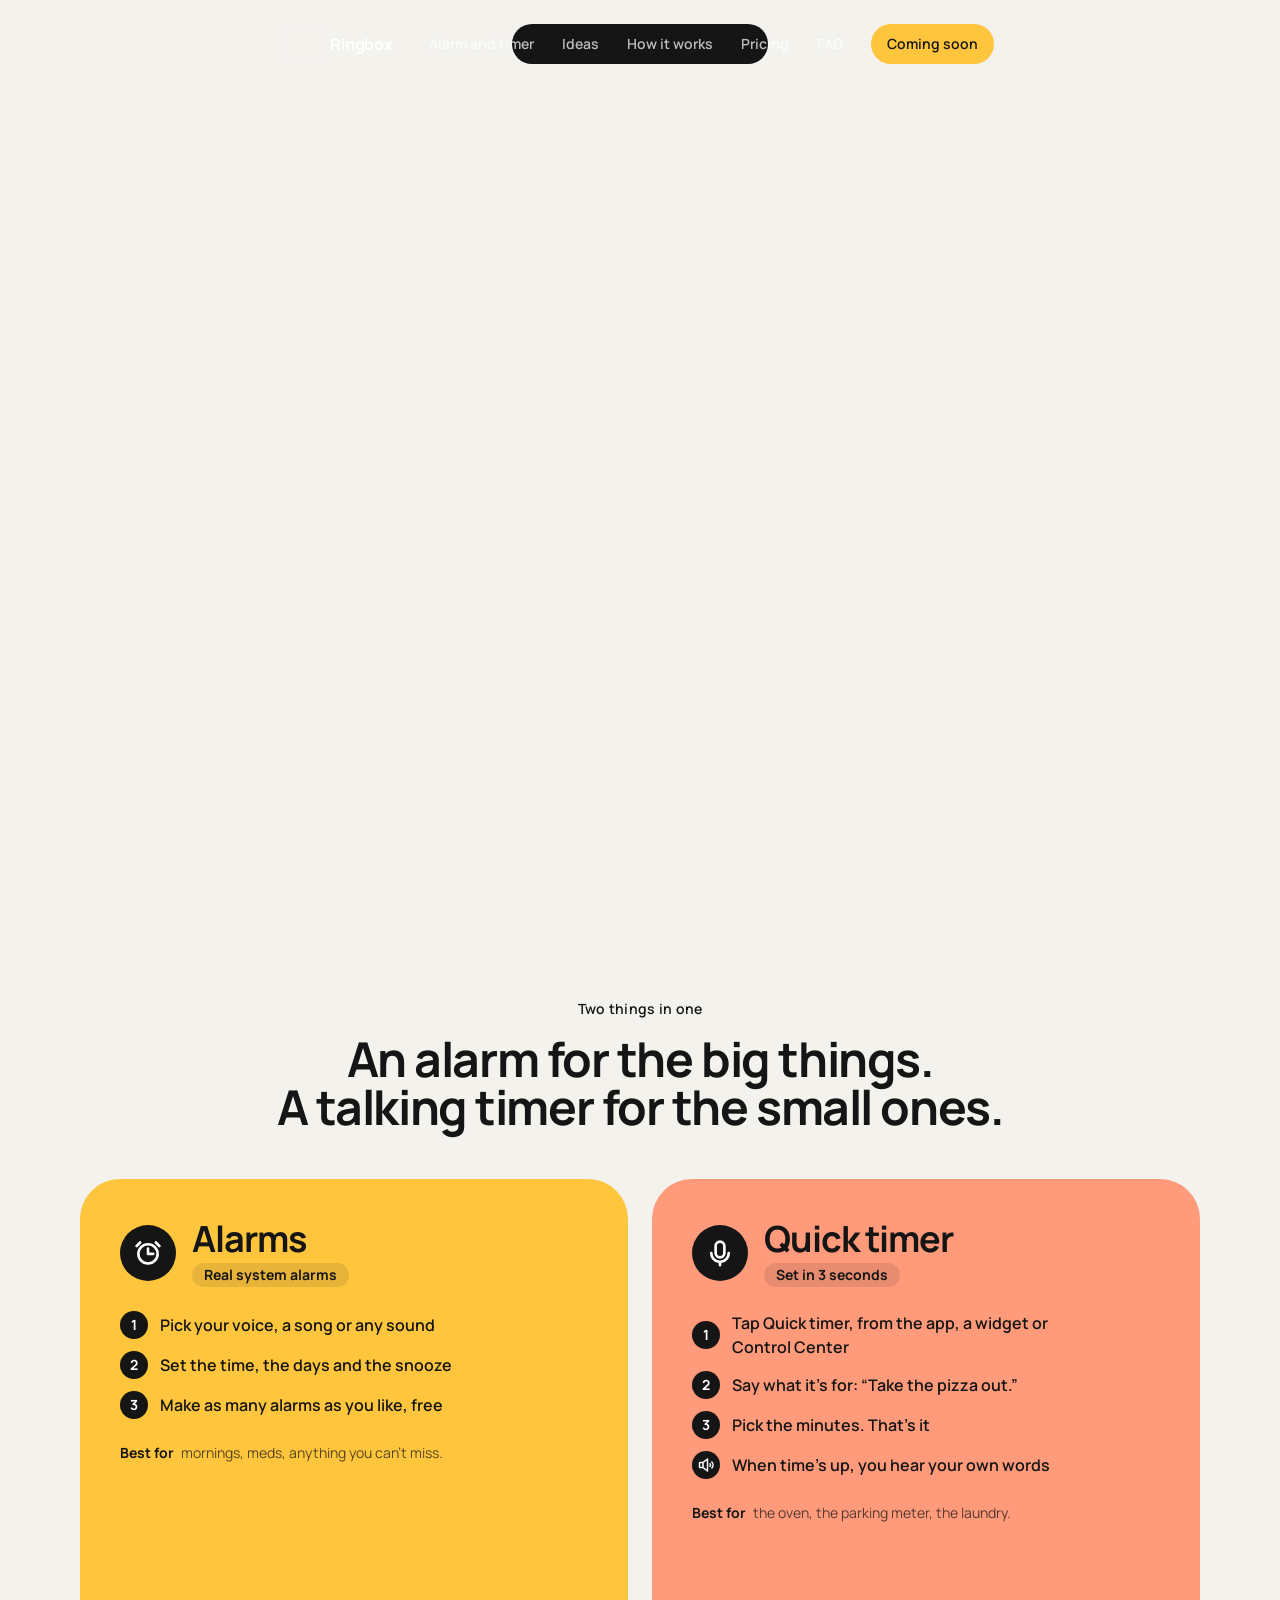
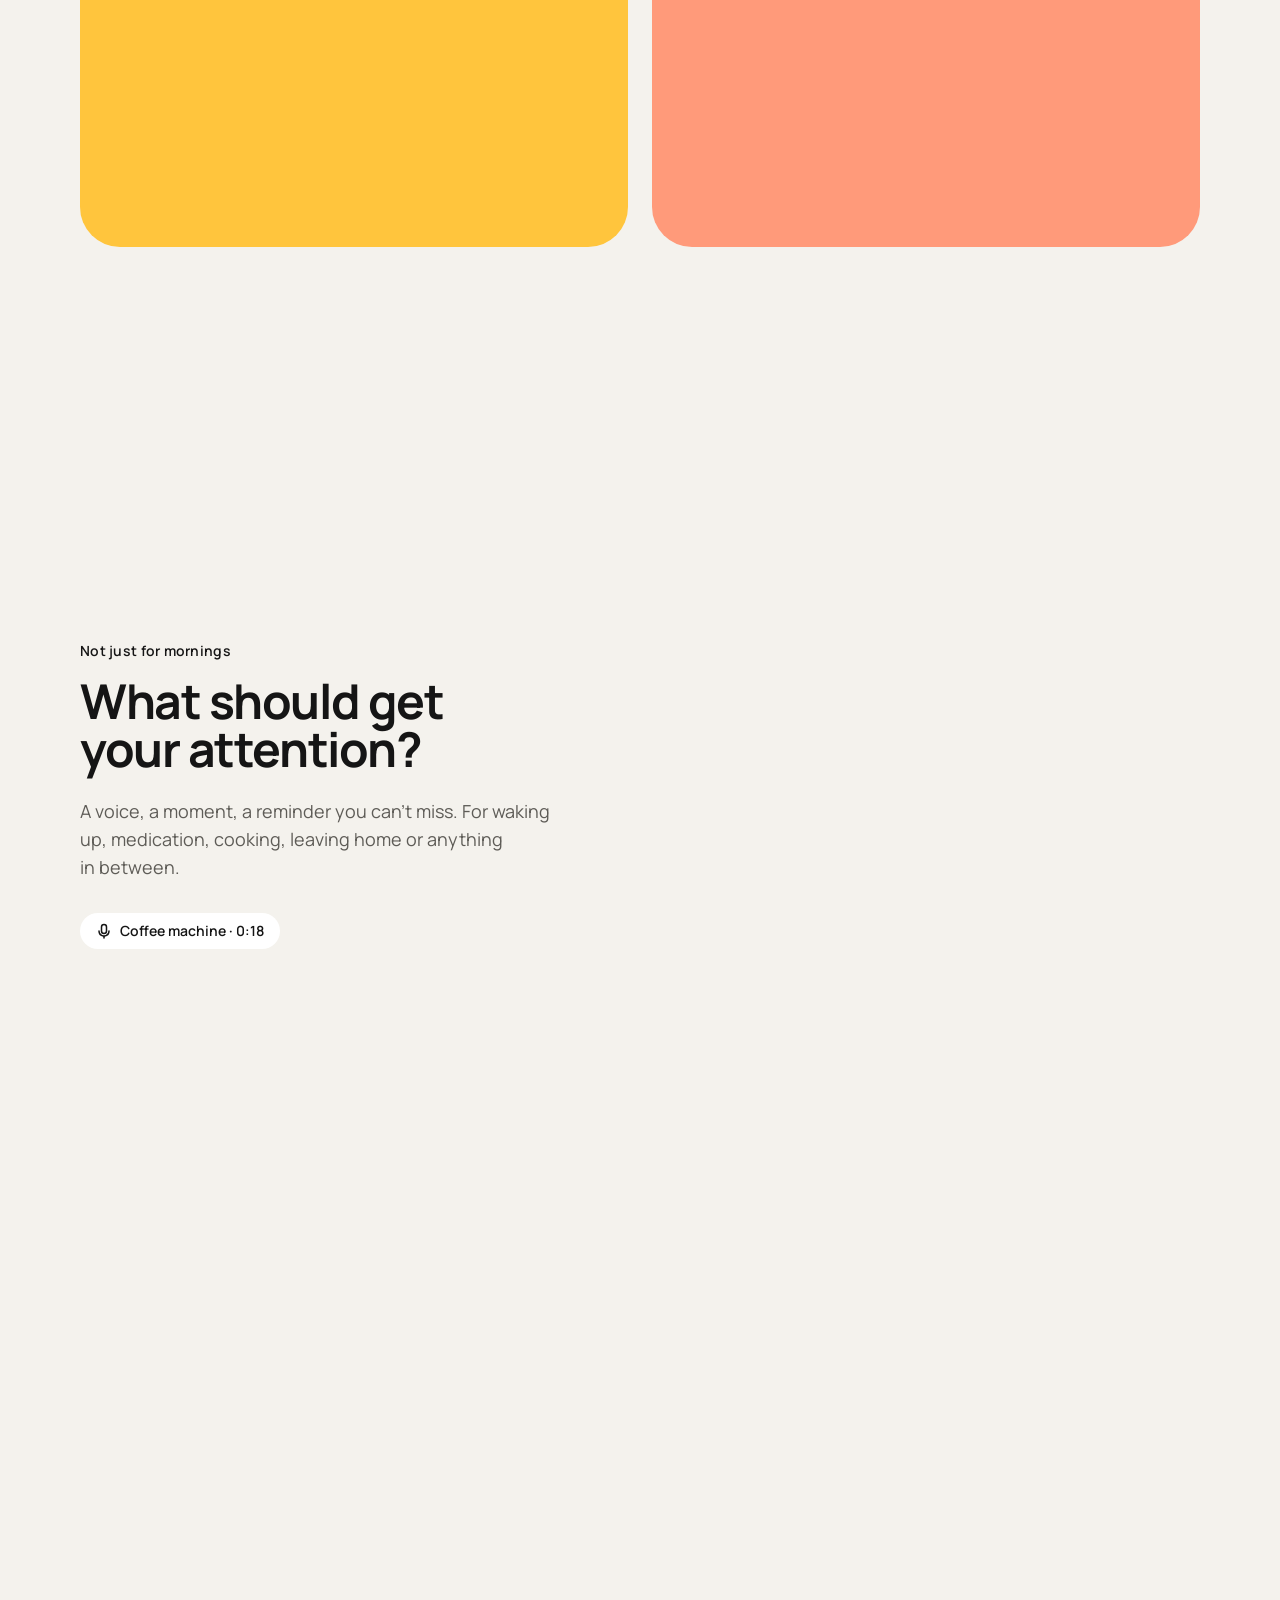
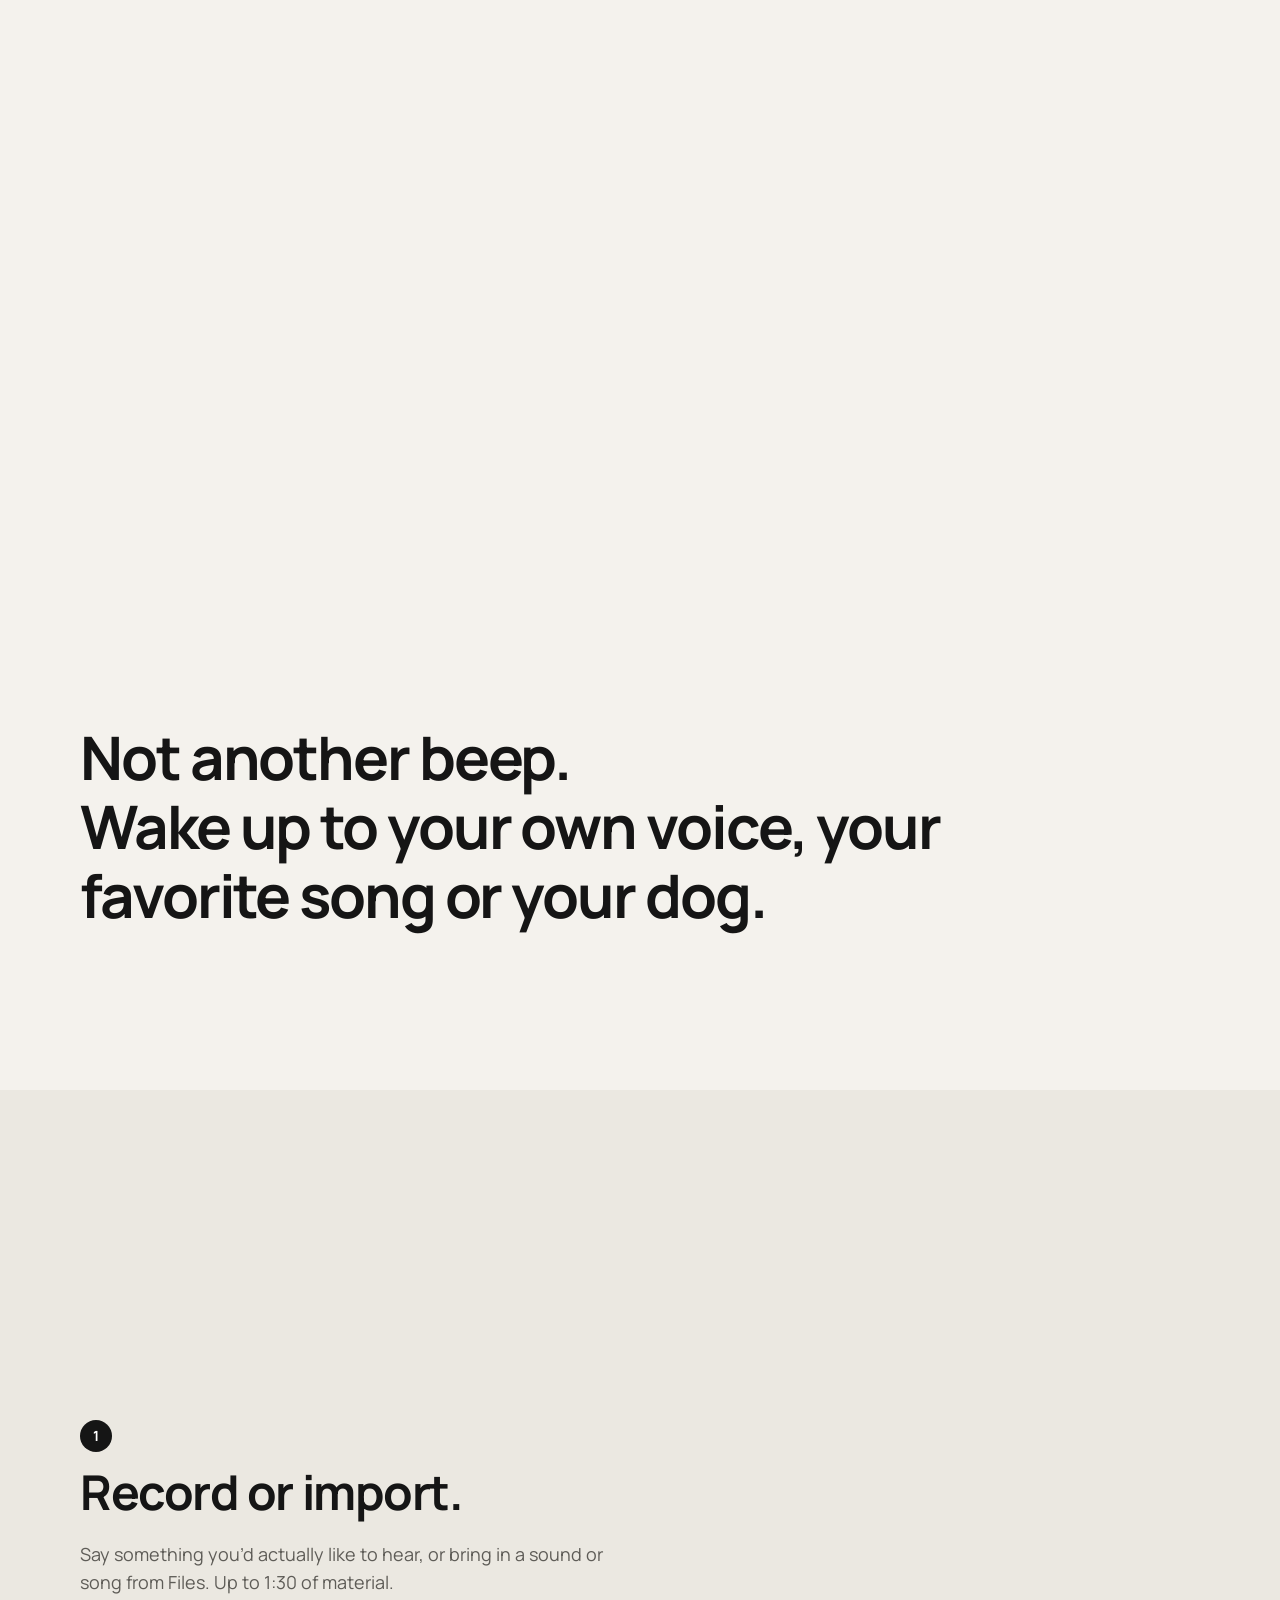
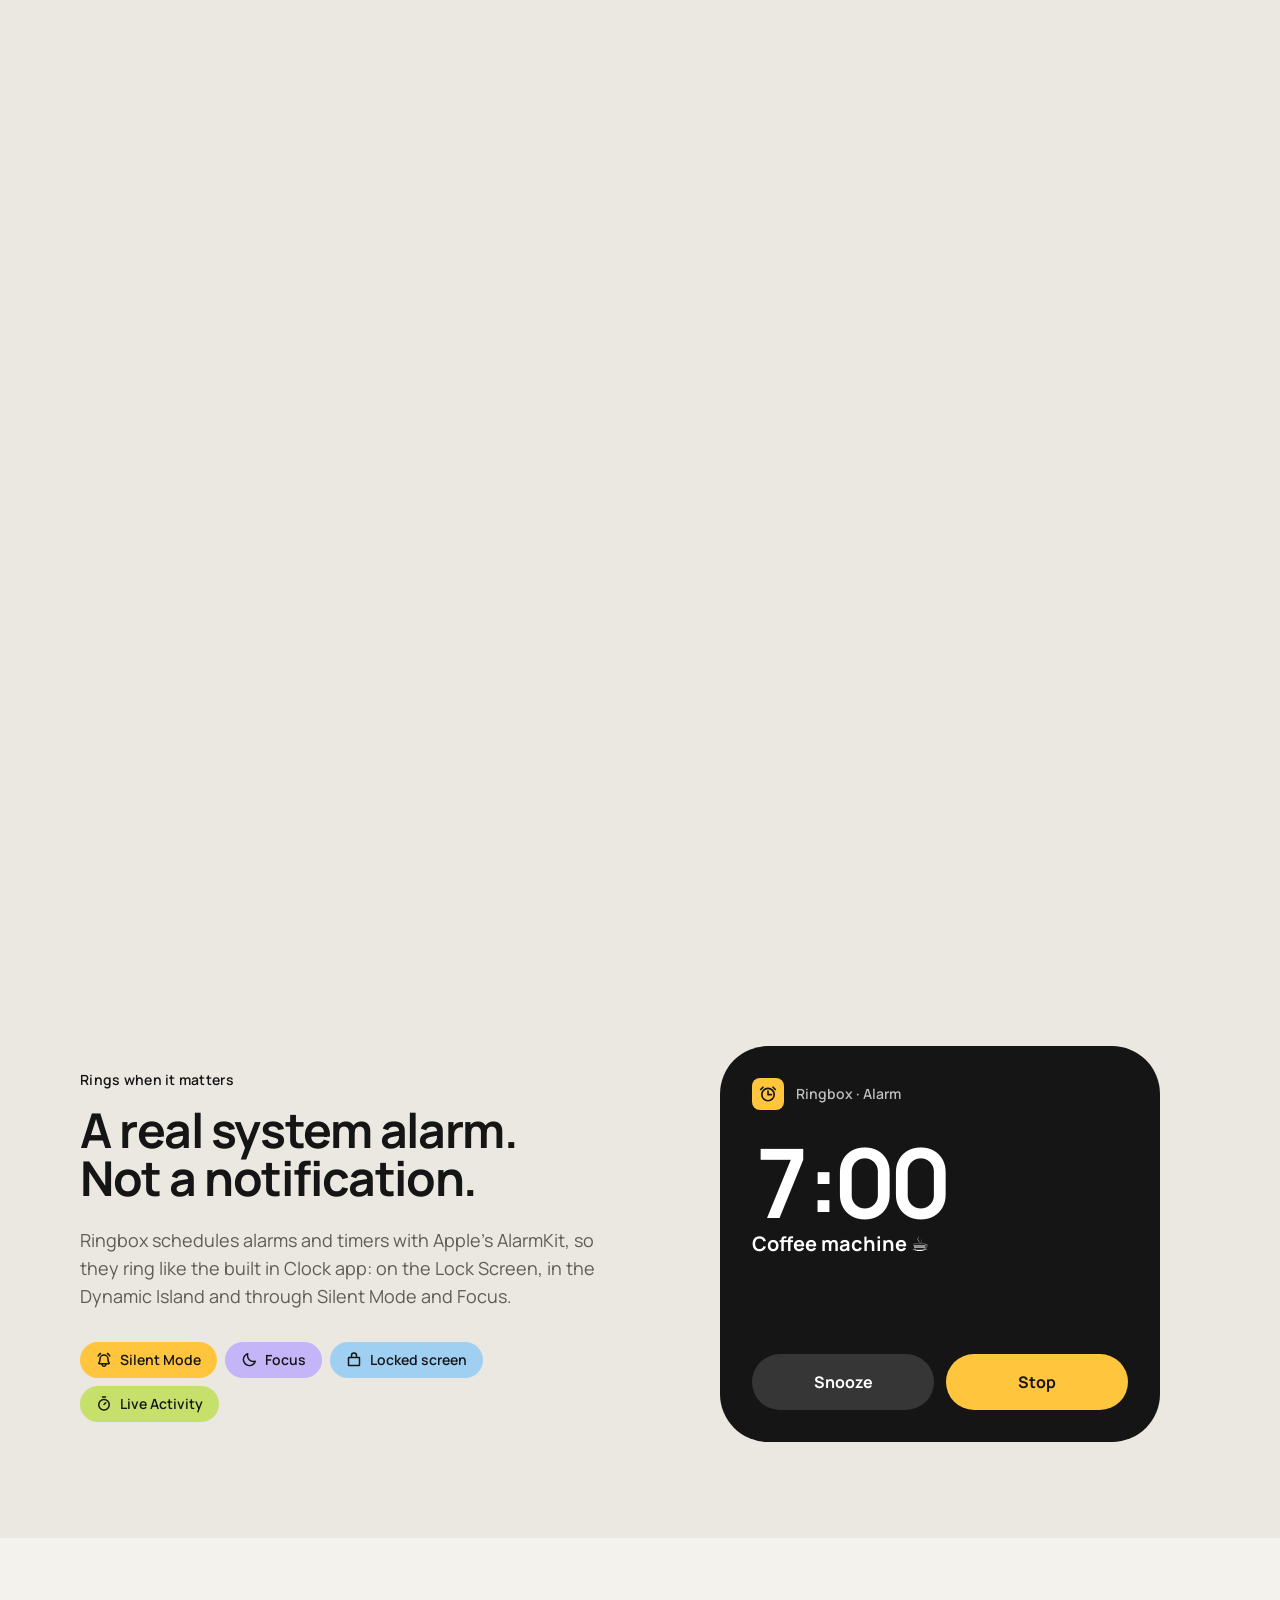
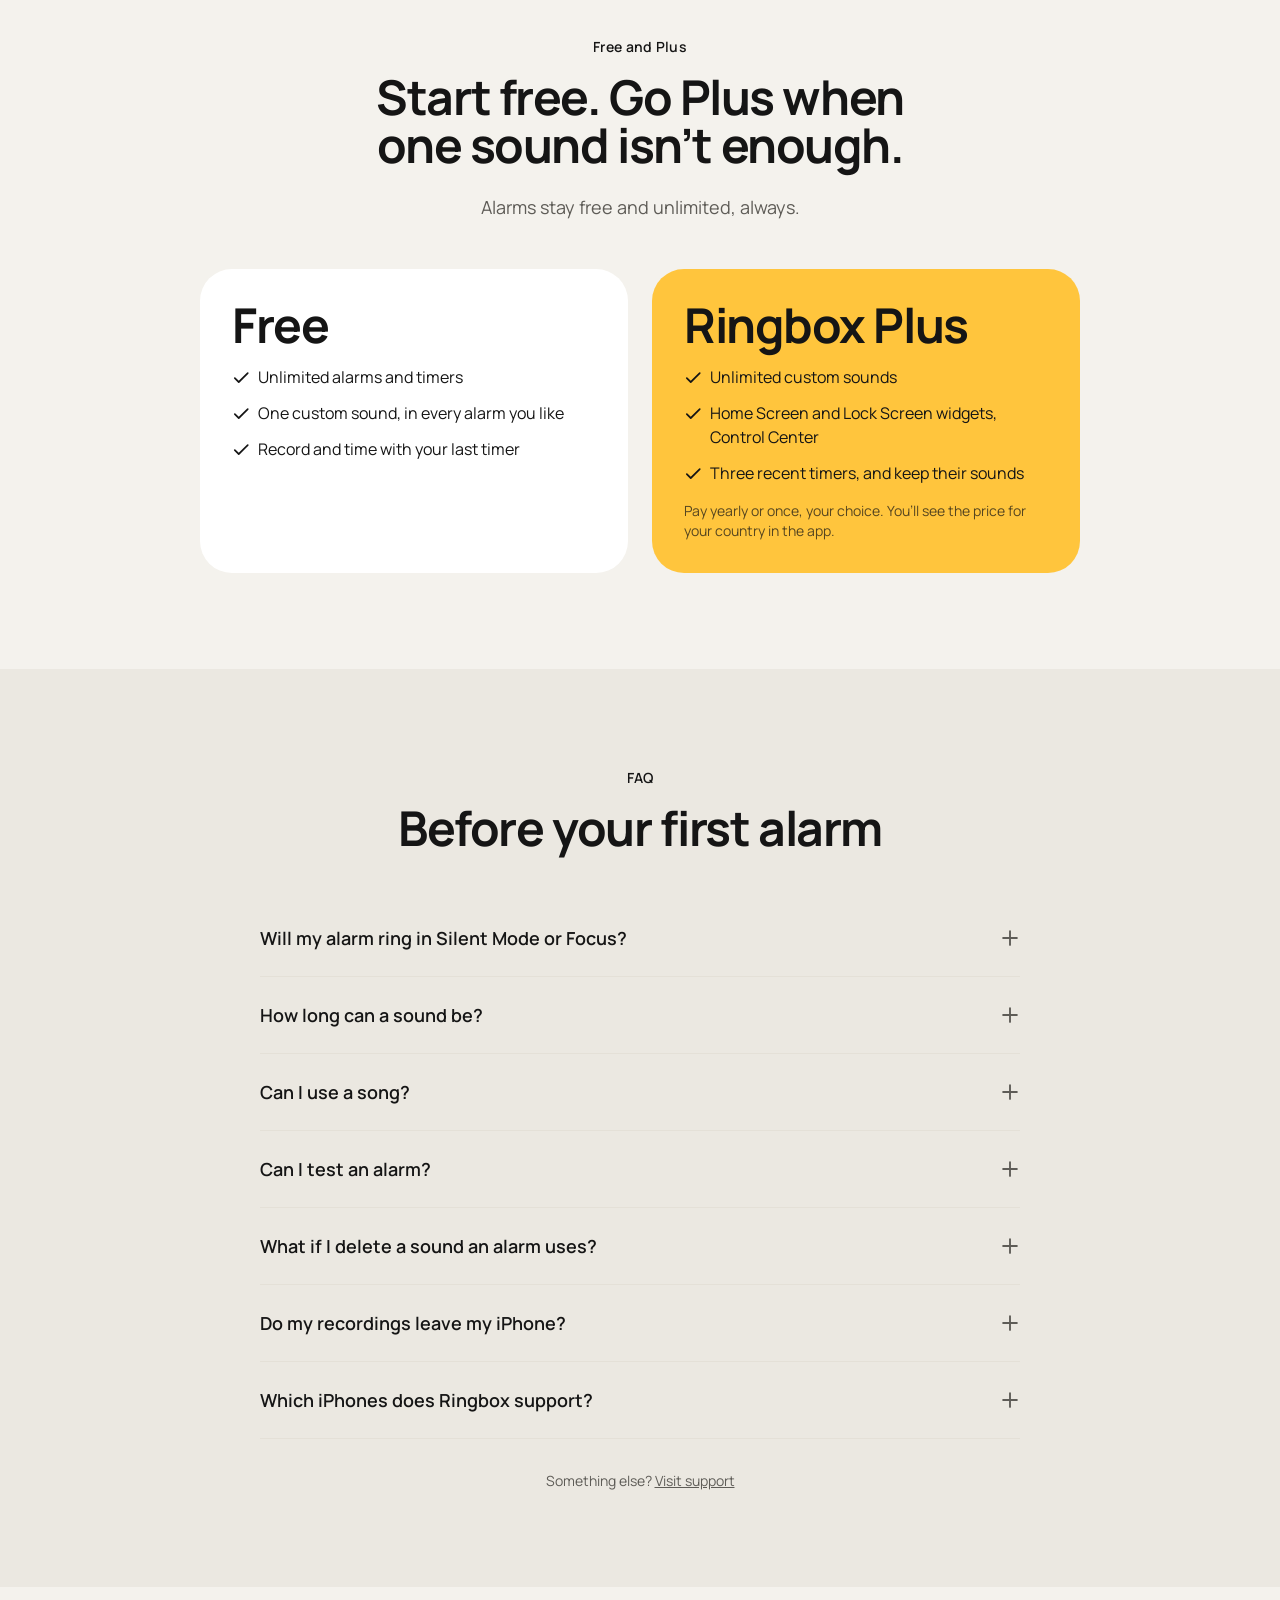
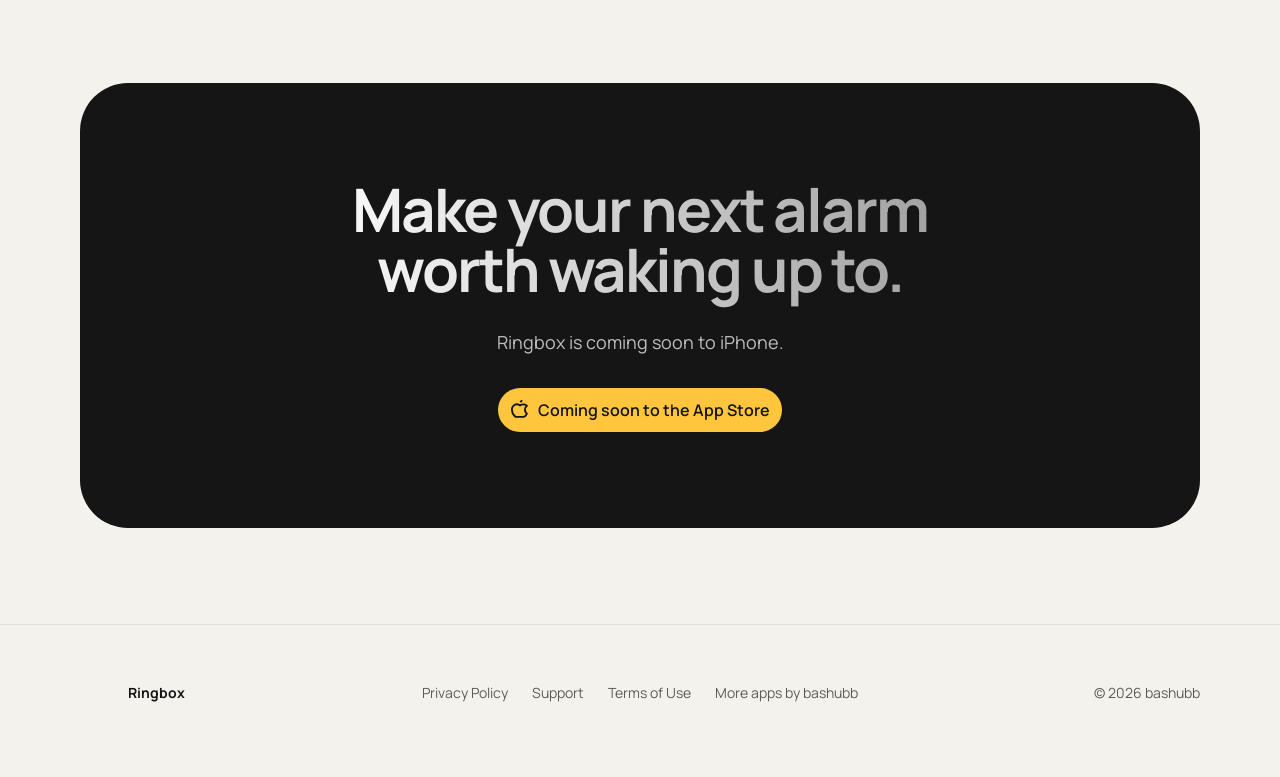
==== commit ab21072d: "No play/pause buttons on the films; native play glyph hidden Co-Authored-By: Claude Opus 5.5 <norepl" ====
--- a/docs/index.html
+++ b/docs/index.html
@@ -20,7 +20,7 @@
 <link rel="icon" href="assets/fav/favicon-192.png" type="image/png" sizes="192x192">
 <link rel="apple-touch-icon" href="assets/fav/apple-touch-icon.png">
 <link rel="preload" href="assets/fonts/manrope-latin.woff2" as="font" type="font/woff2" crossorigin>
-<link rel="stylesheet" href="assets/landing.css?v=48">
+<link rel="stylesheet" href="assets/landing.css?v=50">
 <link rel="stylesheet" href="assets/ringbox.css?v=49">
 <script type="application/ld+json">
 {
@@ -89,7 +89,6 @@
     <video id="rb-film" muted loop playsinline preload="auto" poster="assets/media/ringbox-film-wide-poster.jpg" aria-label="Animated film: every alarm sounds the same; Ringbox rings with your voice, your dog, your favourite song trimmed to 29 seconds or the coffee machine; real alarms even on Silent; a quick timer you set by saying what it is for">
       <source src="assets/media/ringbox-film-wide.mp4" type="video/mp4">
     </video>
-    <button class="film-play" type="button" id="rb-film-toggle" aria-label="Pause film"><svg aria-hidden="true" viewBox="0 0 24 24"><path class="pp" d="M7 5h3v14H7zM14 5h3v14h-3z" fill="currentColor"/></svg></button>
   </figure>
 </section>
 
@@ -331,15 +330,11 @@
   const L = window.Landing;
   const reduce = L.reduceMotion();
 
-  // Desktop film: plays while on screen, loops, can be paused
-  const rbf = document.getElementById("rb-film"), rbt = document.getElementById("rb-film-toggle");
-  if (!L.phone && rbf) {
-    let paused = reduce;
-    const icon = () => { rbt.querySelector(".pp").setAttribute("d", rbf.paused ? "M8 5l11 7-11 7z" : "M7 5h3v14H7zM14 5h3v14h-3z"); rbt.setAttribute("aria-label", rbf.paused ? "Play film" : "Pause film"); };
-    ["play", "pause"].forEach((e) => rbf.addEventListener(e, icon));
-    rbt.addEventListener("click", () => { if (rbf.paused) { paused = false; rbf.play(); } else { paused = true; rbf.pause(); } });
-    new IntersectionObserver((es) => es.forEach((e) => { if (e.isIntersecting && !paused) { rbf.preload = "auto"; rbf.play().catch(() => {}); } else if (!e.isIntersecting) rbf.pause(); }), { threshold: 0.4 }).observe(rbf);
-    icon();
+  // Desktop film: plays while on screen, loops
+  const rbf = document.getElementById("rb-film");
+  if (!L.phone && rbf && !reduce) {
+    rbf.muted = true;
+    new IntersectionObserver((es) => es.forEach((e) => { if (e.isIntersecting) rbf.play().catch(() => {}); else rbf.pause(); }), { threshold: 0.4 }).observe(rbf);
   }
 
   // Waveforms
--- a/docs/assets/landing.css
+++ b/docs/assets/landing.css
@@ -406,3 +406,8 @@
 .film-intro-skip { position: absolute; z-index: 2; top: calc(var(--nav-h) + var(--s-100)); right: max(var(--gutter), env(safe-area-inset-right, 0px)); min-height: 44px; padding: var(--s-75) var(--s-200); border: 0; border-radius: 9999px; background: rgba(0, 0, 0, 0.45); color: #fff; font-size: 14px; line-height: 20px; font-weight: 600; cursor: pointer; transition: opacity 300ms var(--ease), transform 120ms var(--ease); }
 .film-intro-skip:active { transform: scale(0.96); }
 .film-intro.done .film-intro-skip, .film-intro.done .film-intro-ui { opacity: 0; pointer-events: none; }
+
+/* No play buttons on our films: hide the native start glyph iOS paints on a video that waits to play */
+video::-webkit-media-controls-start-playback-button { display: none !important; -webkit-appearance: none; }
+video::-webkit-media-controls-overlay-play-button { display: none !important; }
+video:not([controls])::-webkit-media-controls { display: none !important; }
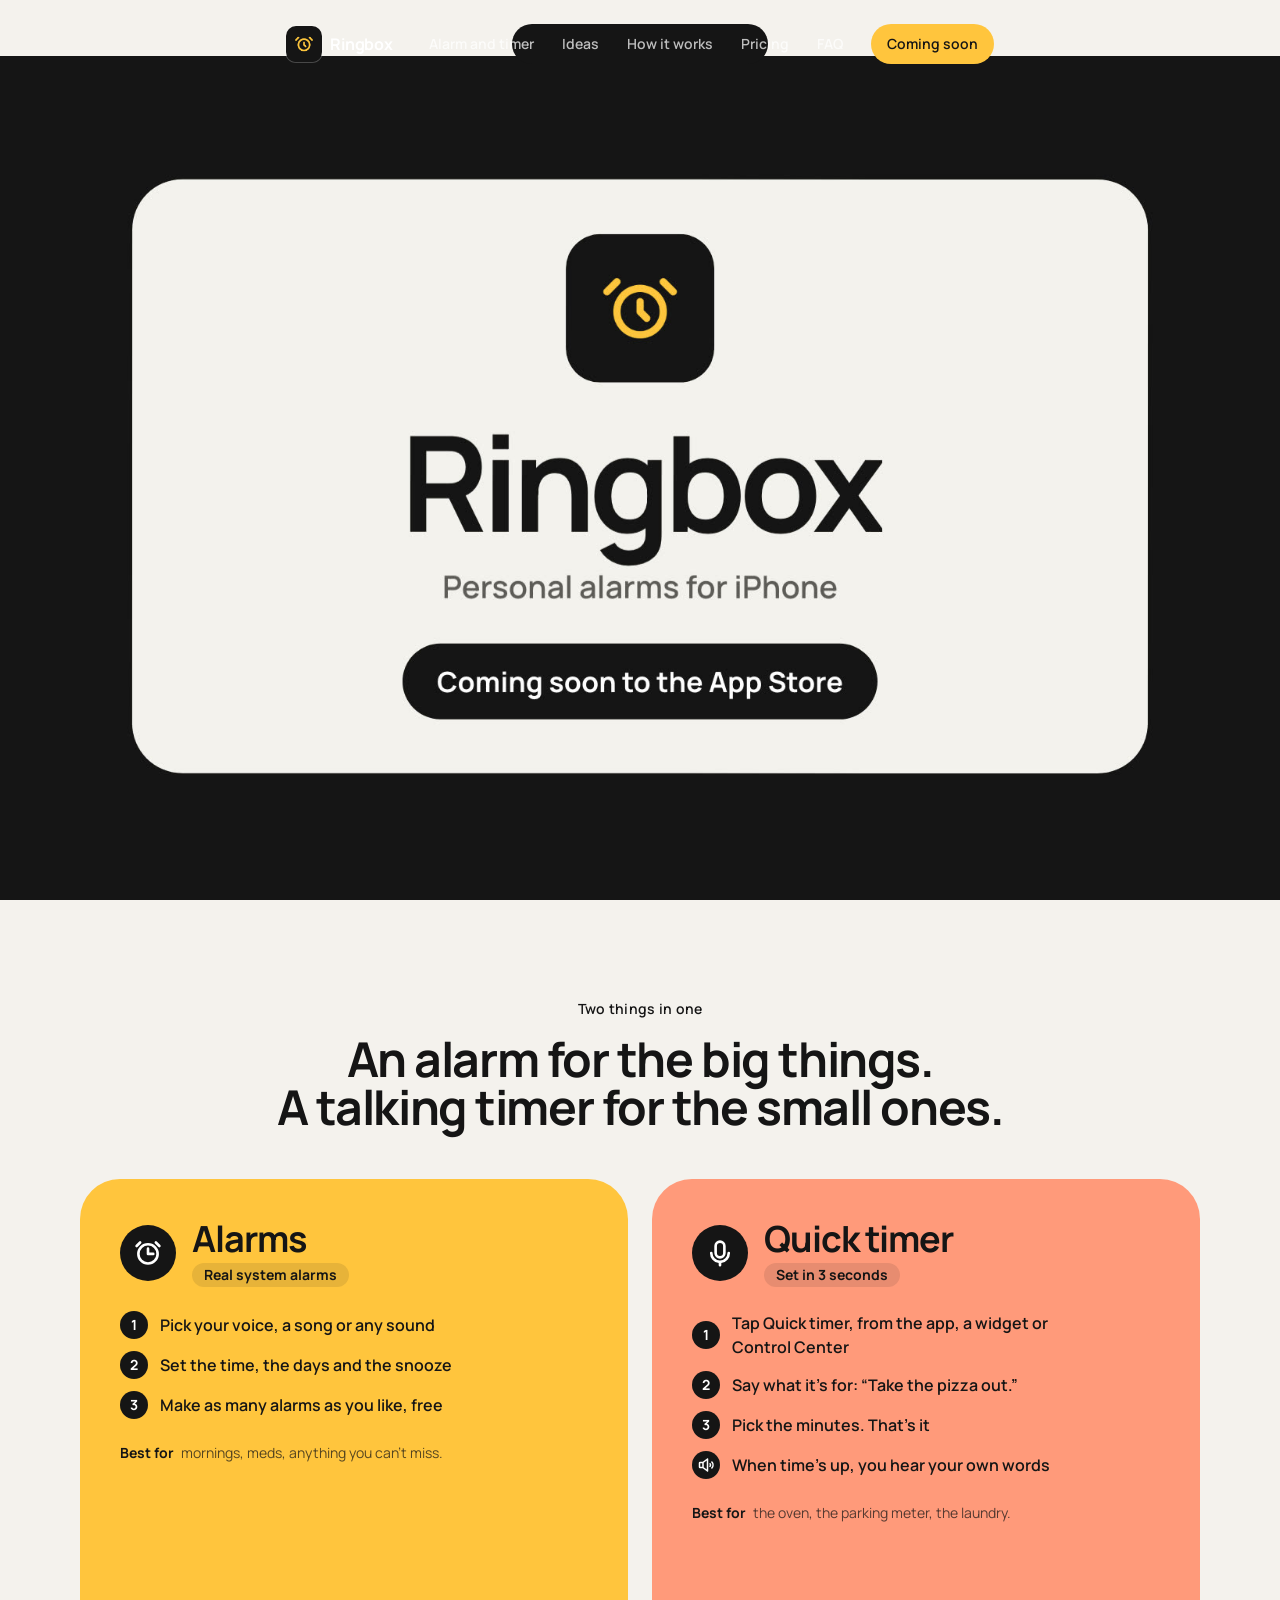
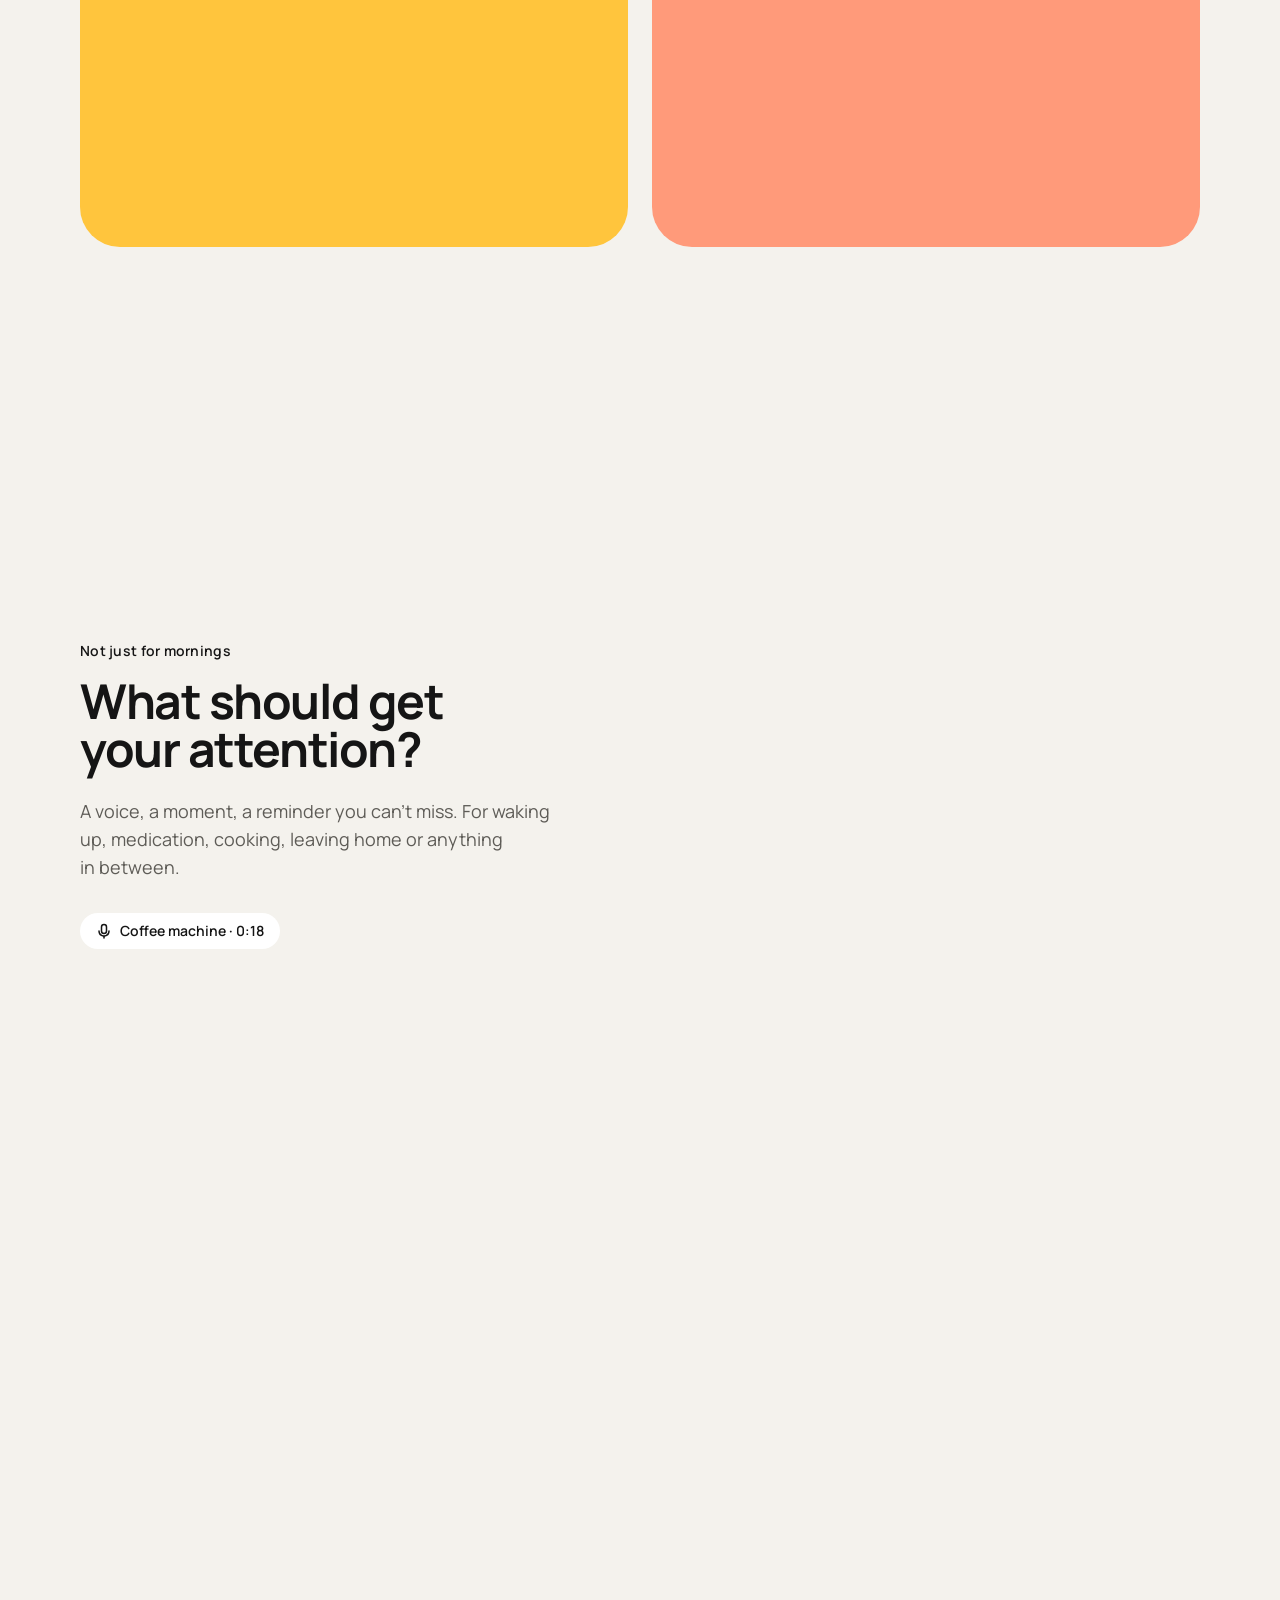
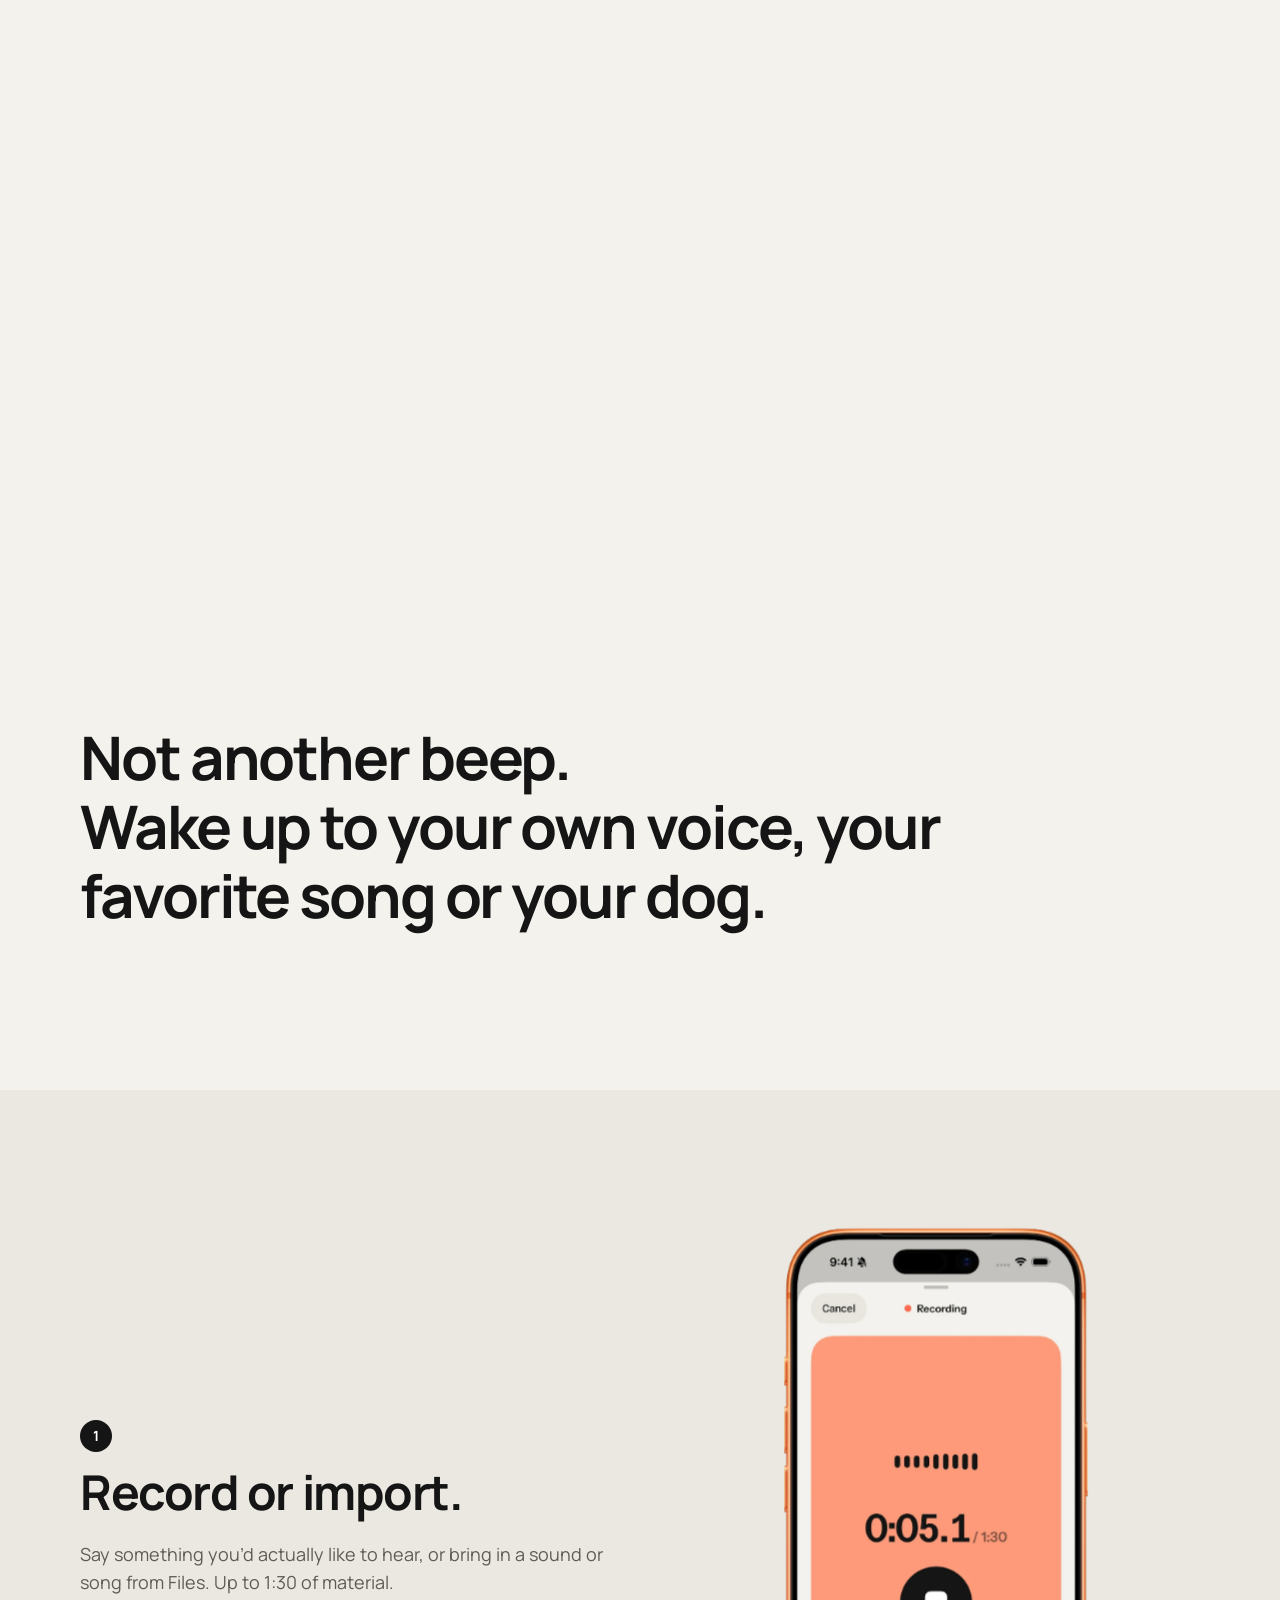
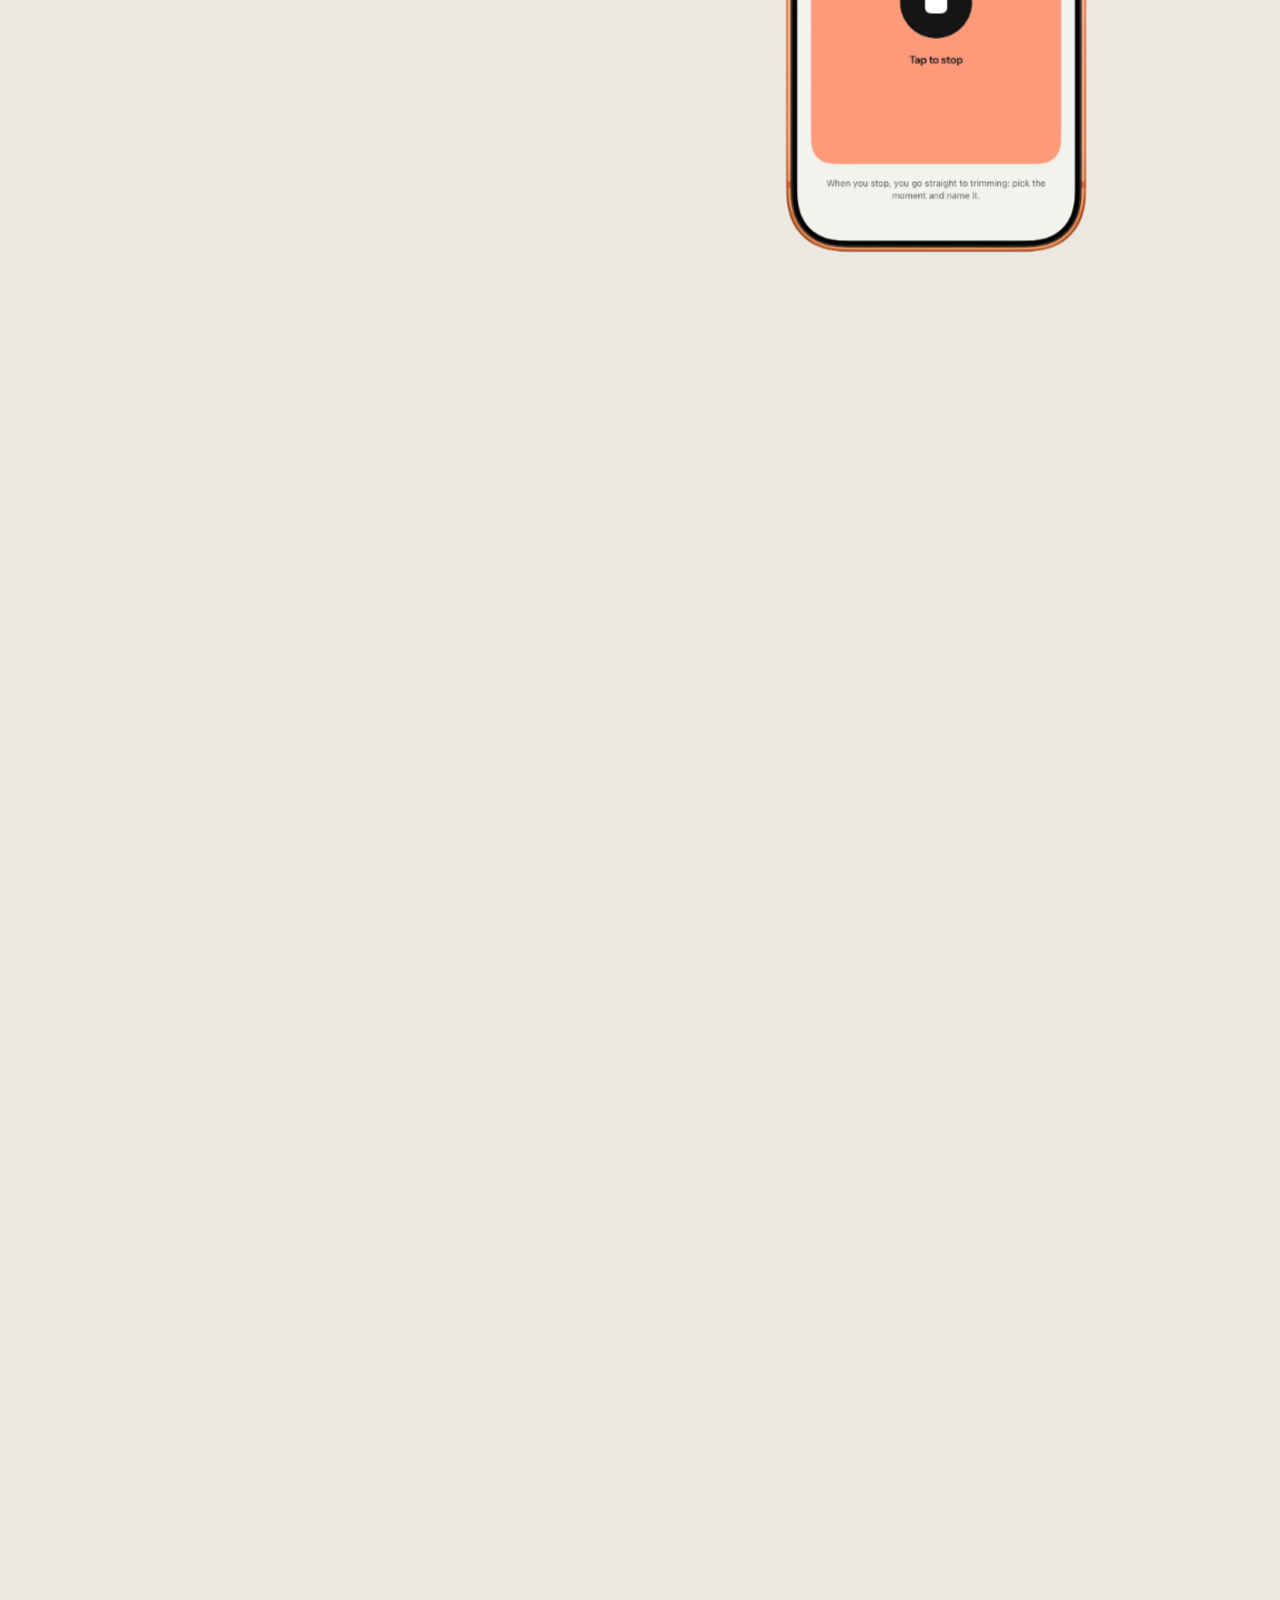
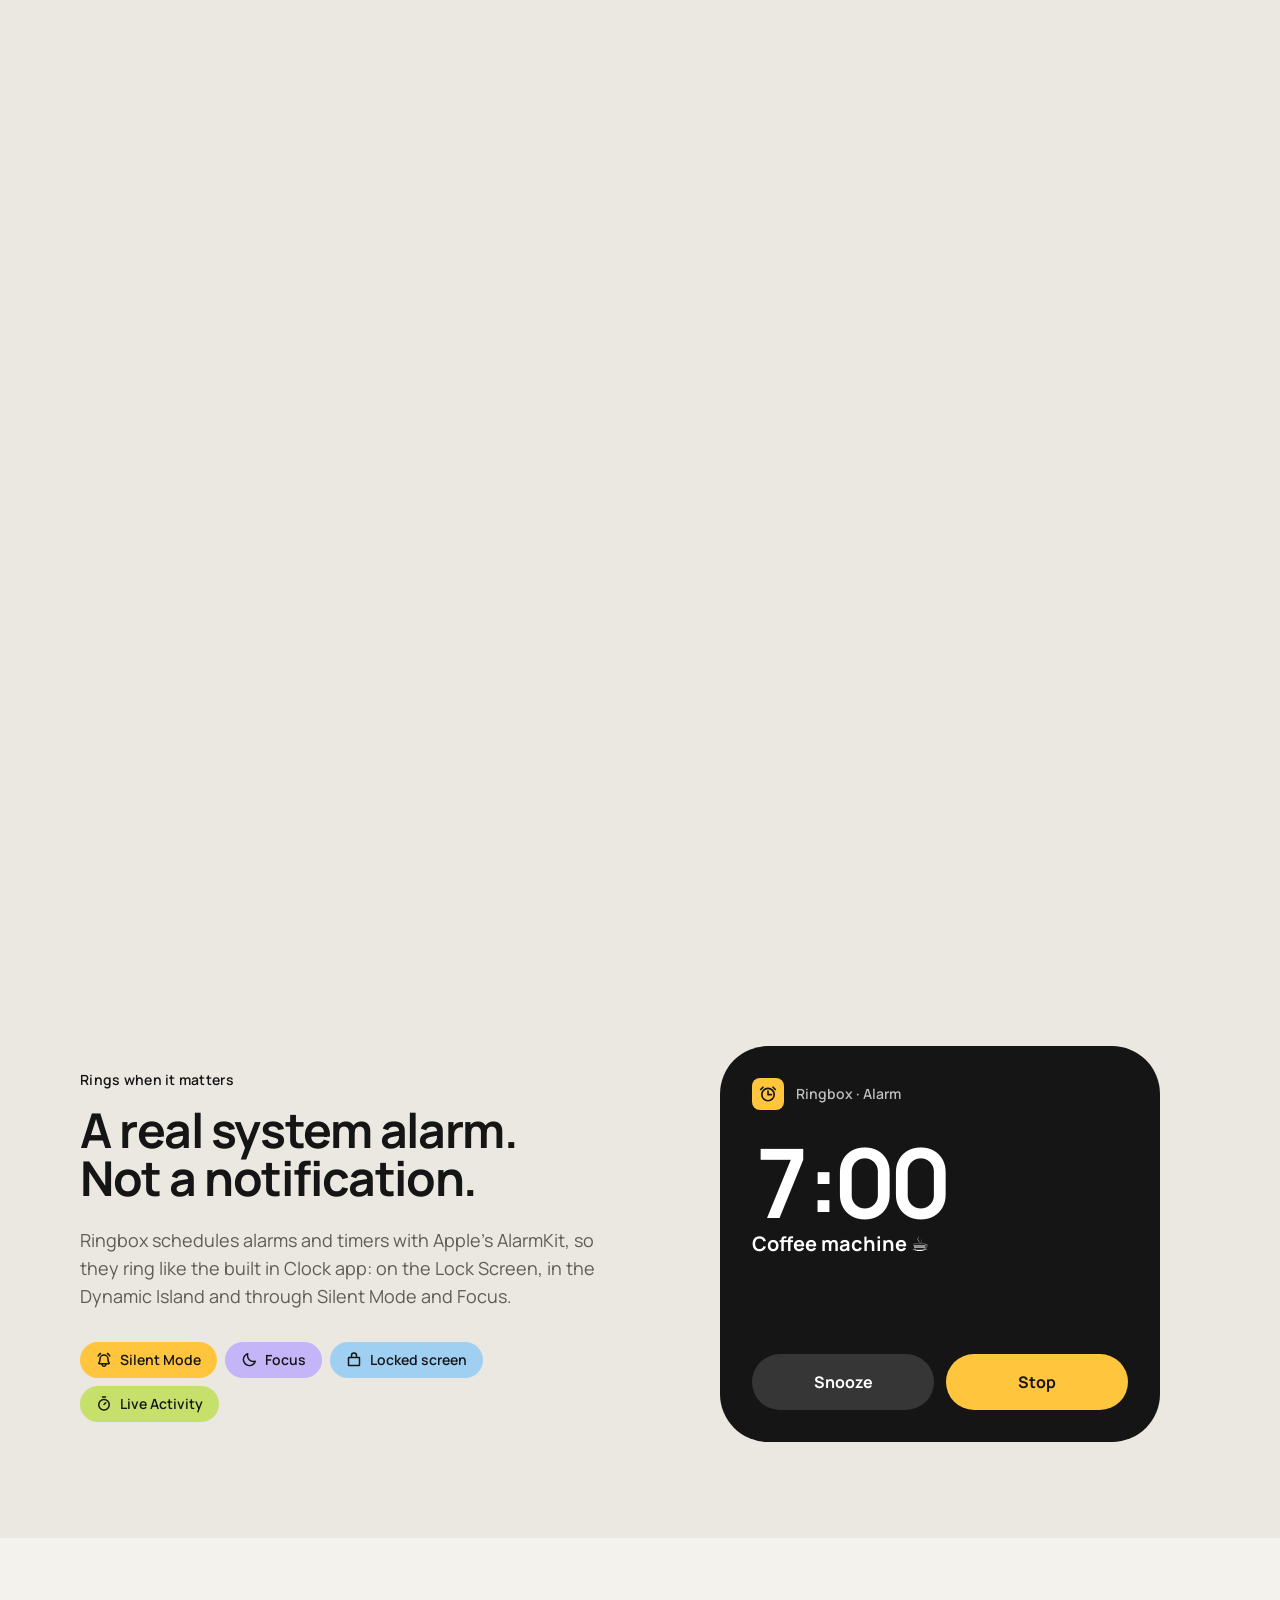
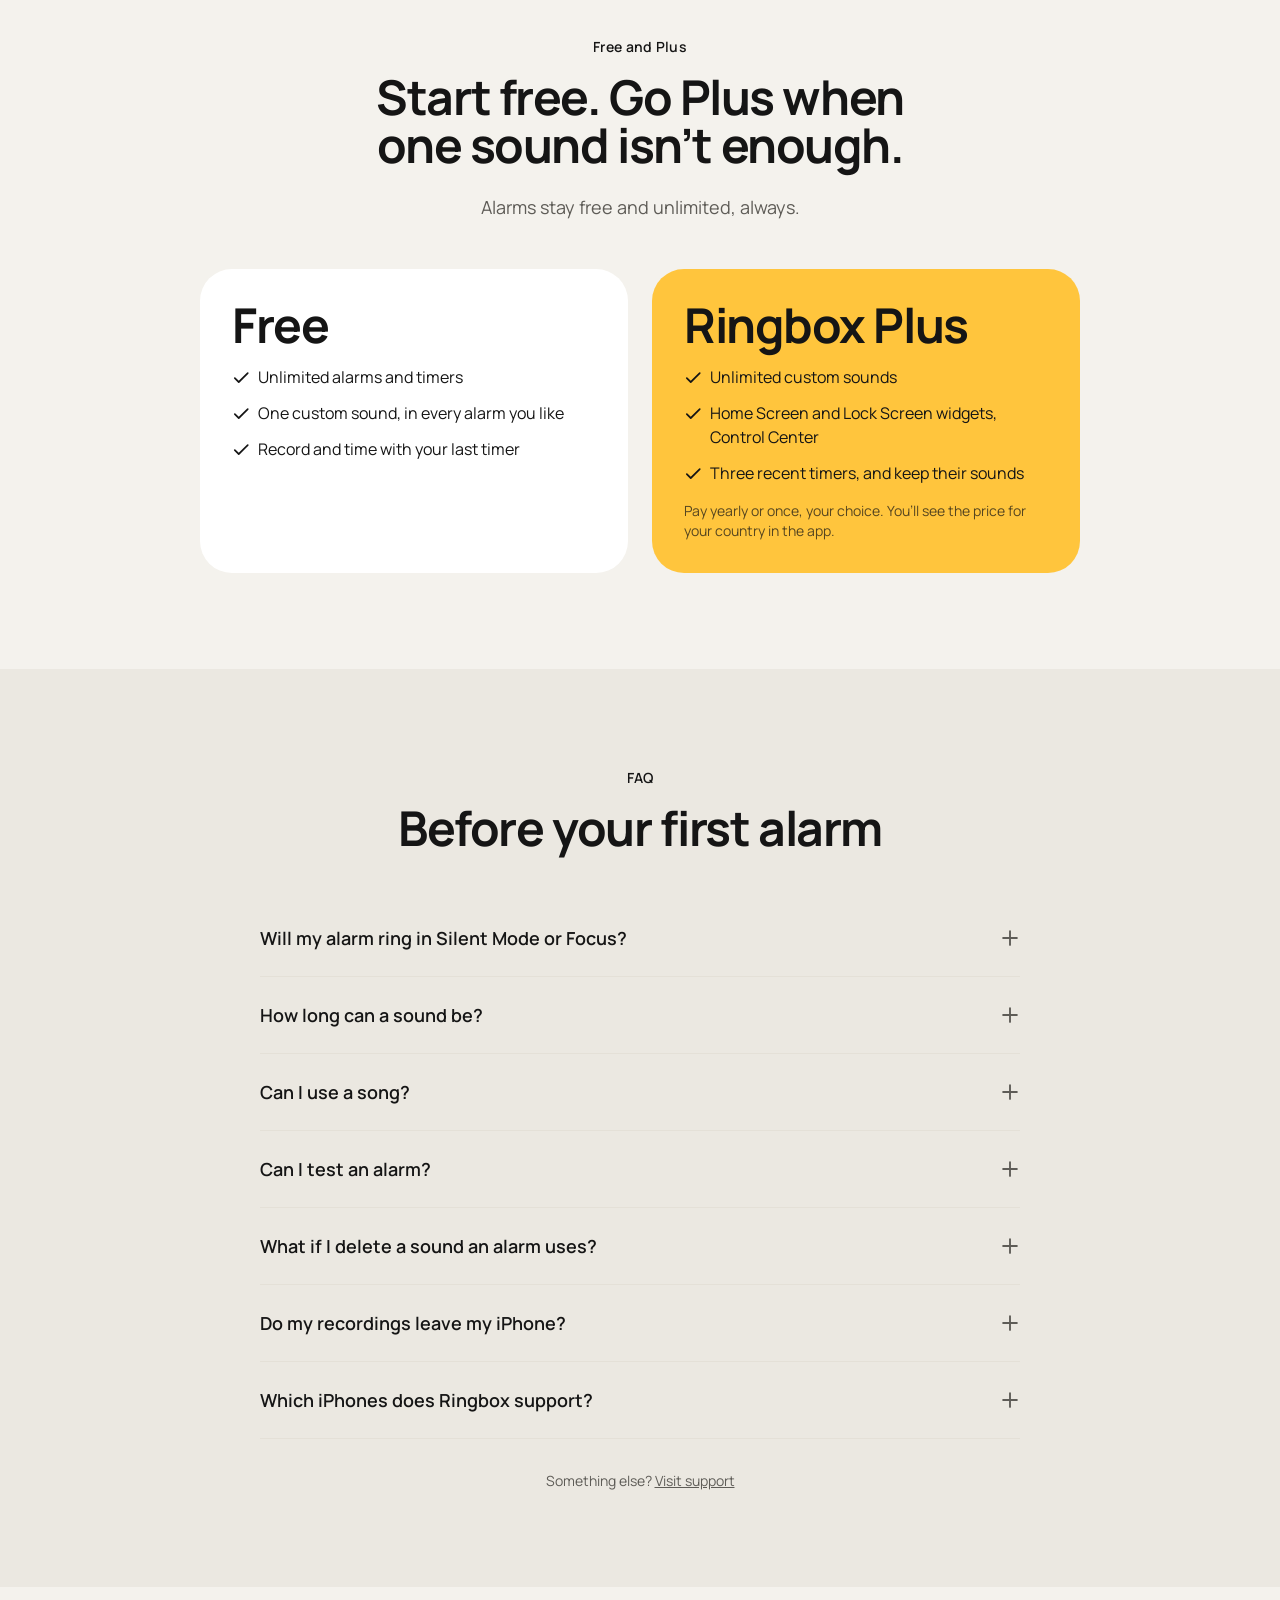
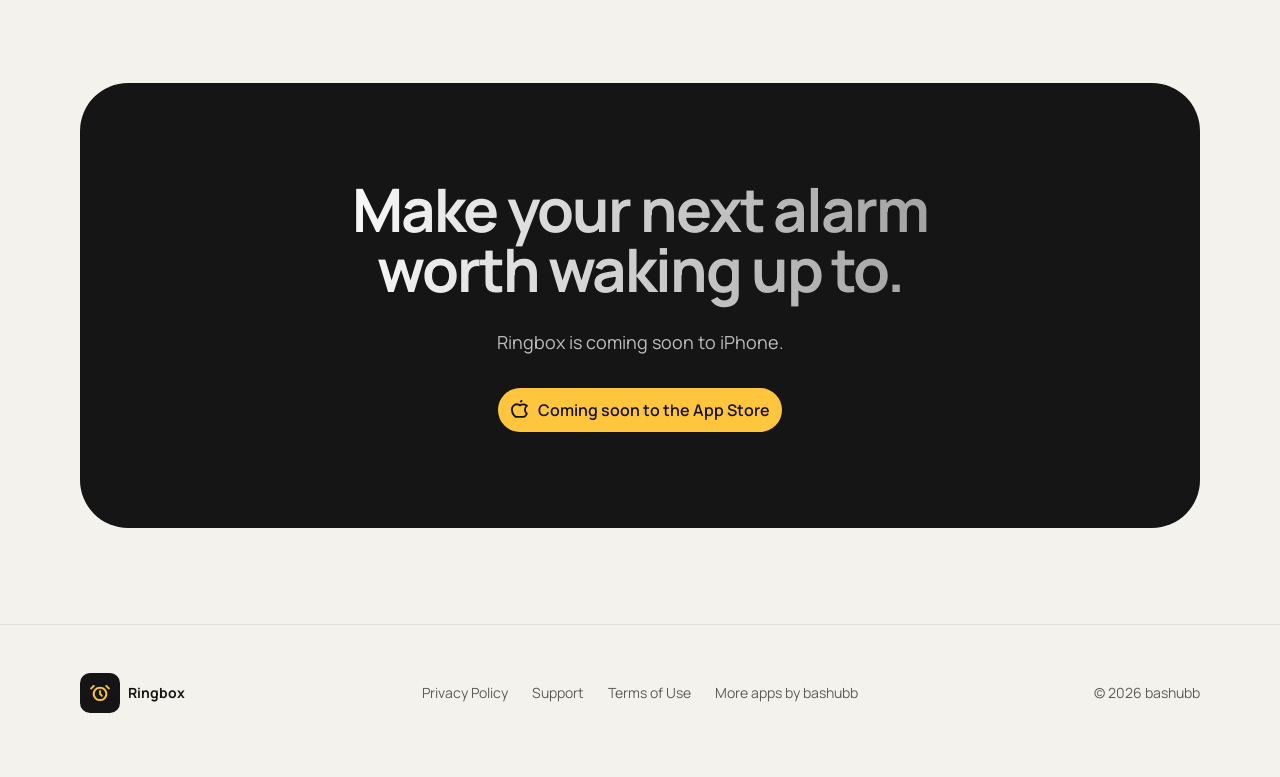
==== commit 4e2995e7: "Phone film: if iOS refuses autoplay (Low Power Mode) no button and no hold; the first touch starts i" ====
--- a/docs/index.html
+++ b/docs/index.html
@@ -20,7 +20,7 @@
 <link rel="icon" href="assets/fav/favicon-192.png" type="image/png" sizes="192x192">
 <link rel="apple-touch-icon" href="assets/fav/apple-touch-icon.png">
 <link rel="preload" href="assets/fonts/manrope-latin.woff2" as="font" type="font/woff2" crossorigin>
-<link rel="stylesheet" href="assets/landing.css?v=50">
+<link rel="stylesheet" href="assets/landing.css?v=51">
 <link rel="stylesheet" href="assets/ringbox.css?v=49">
 <script type="application/ld+json">
 {
@@ -324,7 +324,7 @@
   </div>
 </footer>
 
-<script src="assets/landing.js?v=49"></script>
+<script src="assets/landing.js?v=51"></script>
 <script>
 (() => {
   const L = window.Landing;
--- a/docs/assets/landing.css
+++ b/docs/assets/landing.css
@@ -393,12 +393,9 @@
 .film-intro { position: relative; height: 100vh; height: 100svh; overflow: hidden; background: var(--film-bg, #000); color: var(--film-fg, #fff); }
 .film-intro video { position: absolute; inset: 0; width: 100%; height: 100%; object-fit: cover; transform: translate3d(0, calc(var(--tug, 0px) * -1), 0); transition: transform 400ms var(--ease); }
 .film-intro.pulling video { transition: none; }
-/* never the native play glyph; if autoplay is refused (Low Power Mode) a quiet "Tap to play" instead */
+/* never a play button on the film, not even the native one */
 .film-intro video::-webkit-media-controls-start-playback-button { display: none !important; -webkit-appearance: none; }
 .film-intro video::-webkit-media-controls { display: none !important; }
-.film-intro::after { content: "Tap to play"; position: absolute; left: 50%; top: 50%; padding: var(--s-75) var(--s-200); border-radius: 9999px; background: rgba(0, 0, 0, 0.55); color: #fff;
-  font-size: 14px; line-height: 20px; font-weight: 600; transform: translate(-50%, -50%); opacity: 0; pointer-events: none; transition: opacity 300ms var(--ease); }
-.film-intro.tap::after { opacity: 1; }
 .film-intro.held, .film-held .island { touch-action: none; overscroll-behavior: none; }
 .film-intro-ui { position: absolute; left: 0; right: 0; bottom: calc(var(--s-300) + var(--ui-bottom)); display: grid; justify-items: center; gap: var(--s-100); pointer-events: none; }
 .film-intro-hint { padding: var(--s-50) var(--s-100); border-radius: 9999px; background: rgba(0, 0, 0, 0.6); color: #fff; font-size: 12px; line-height: 16px; font-weight: 600; opacity: 0; transform: translateY(4px); transition: opacity 300ms var(--ease), transform 300ms var(--ease); }
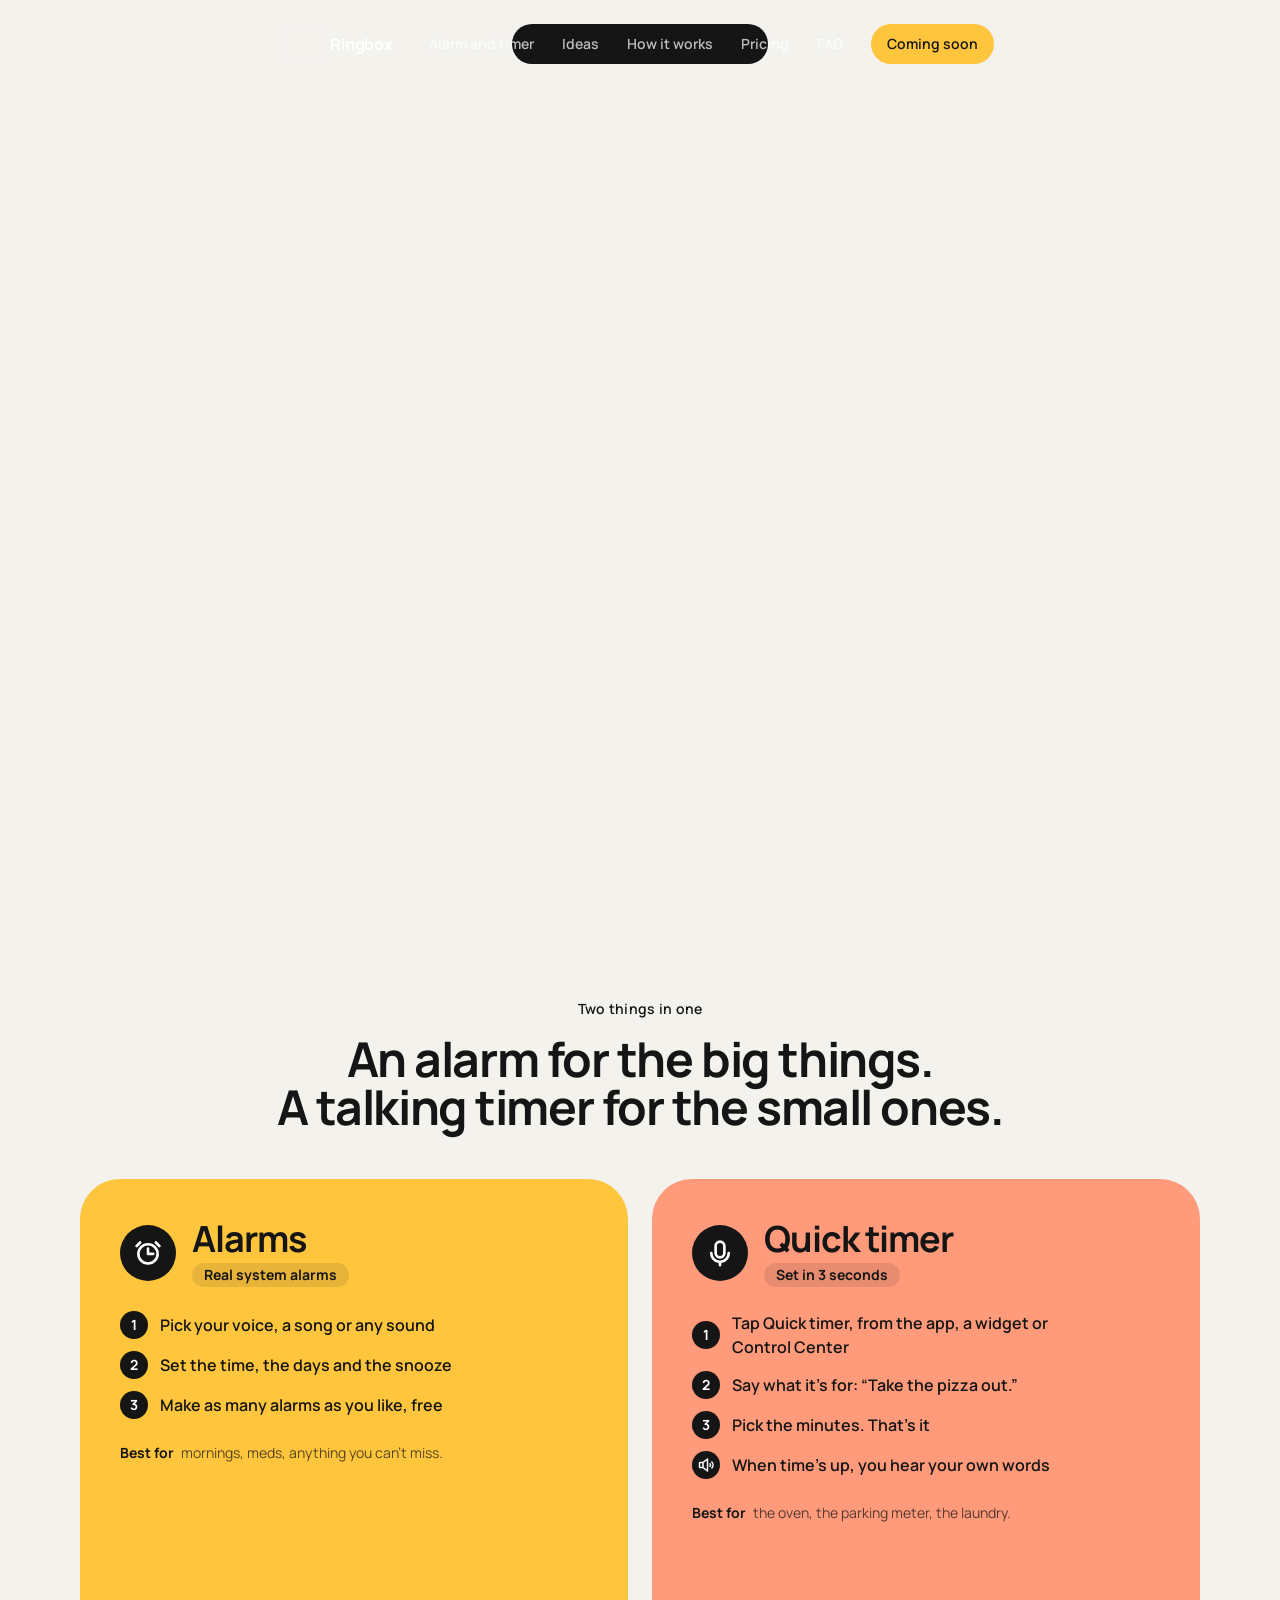
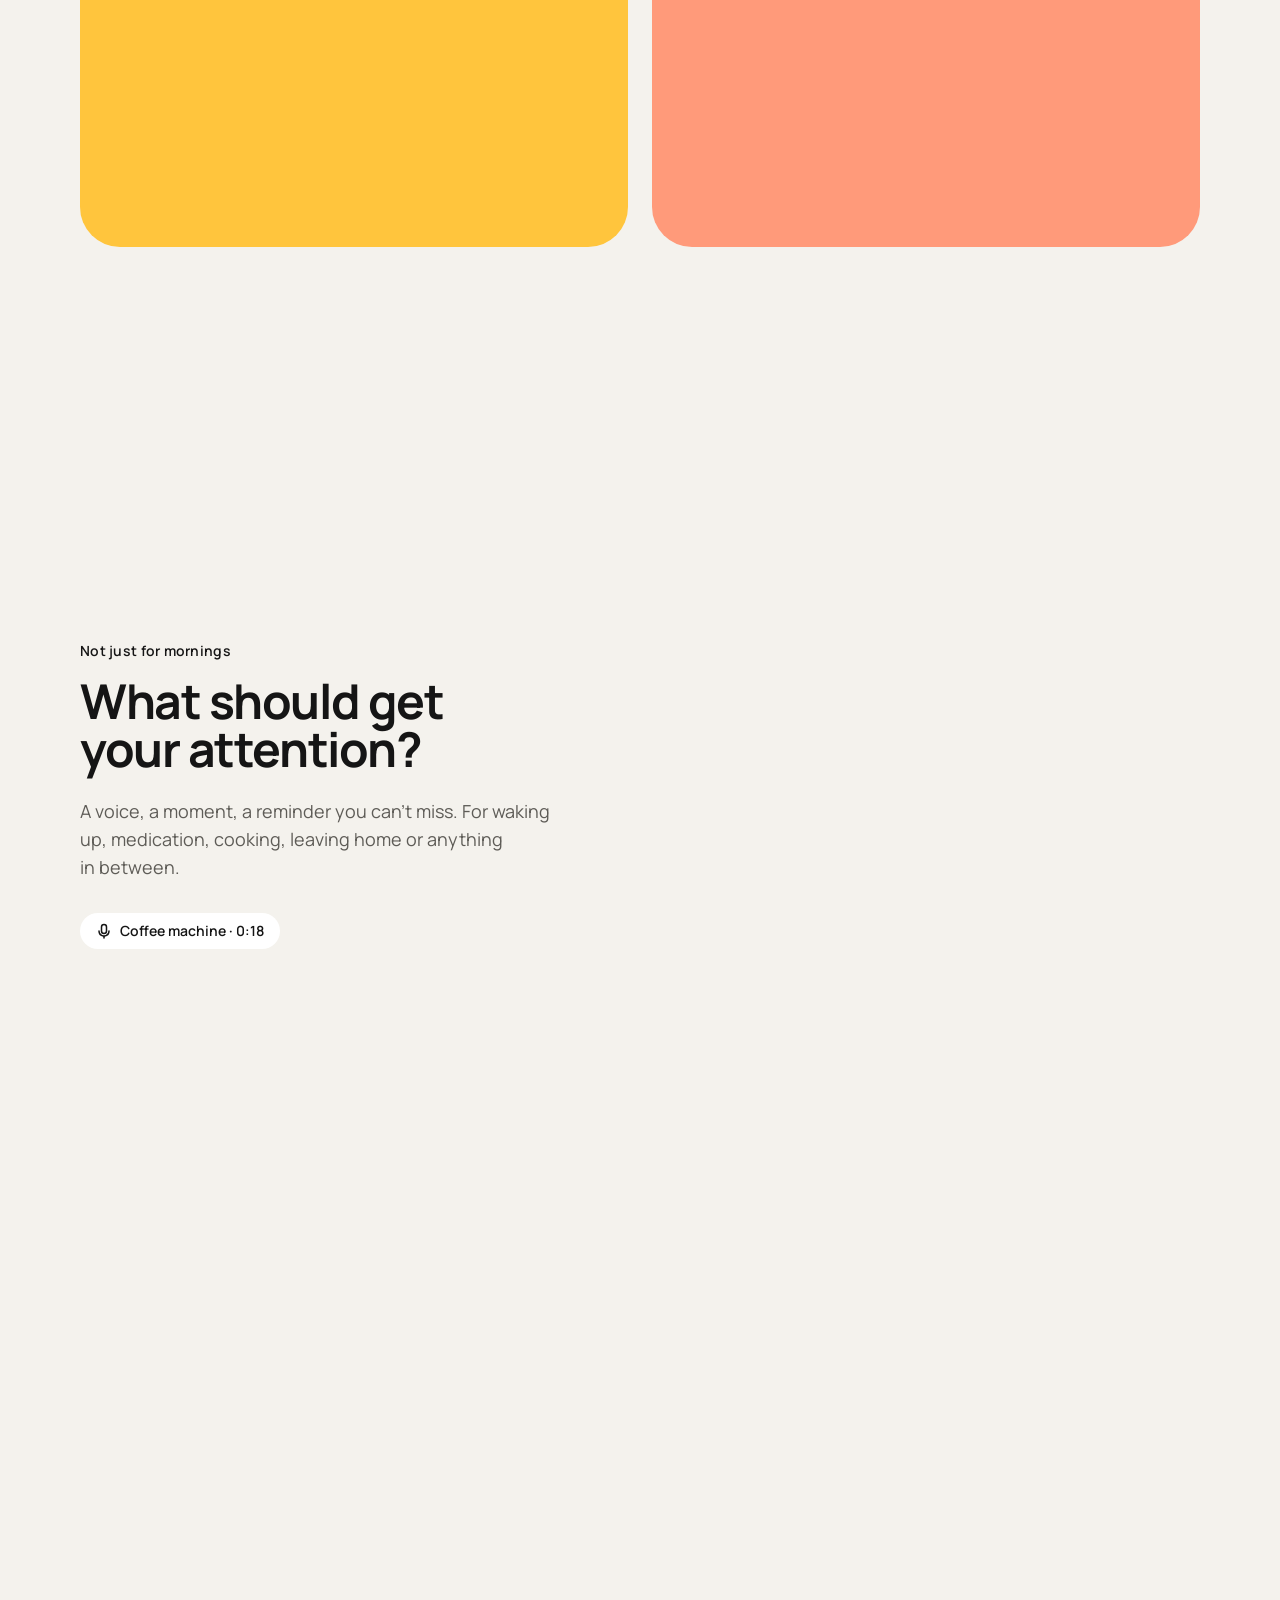
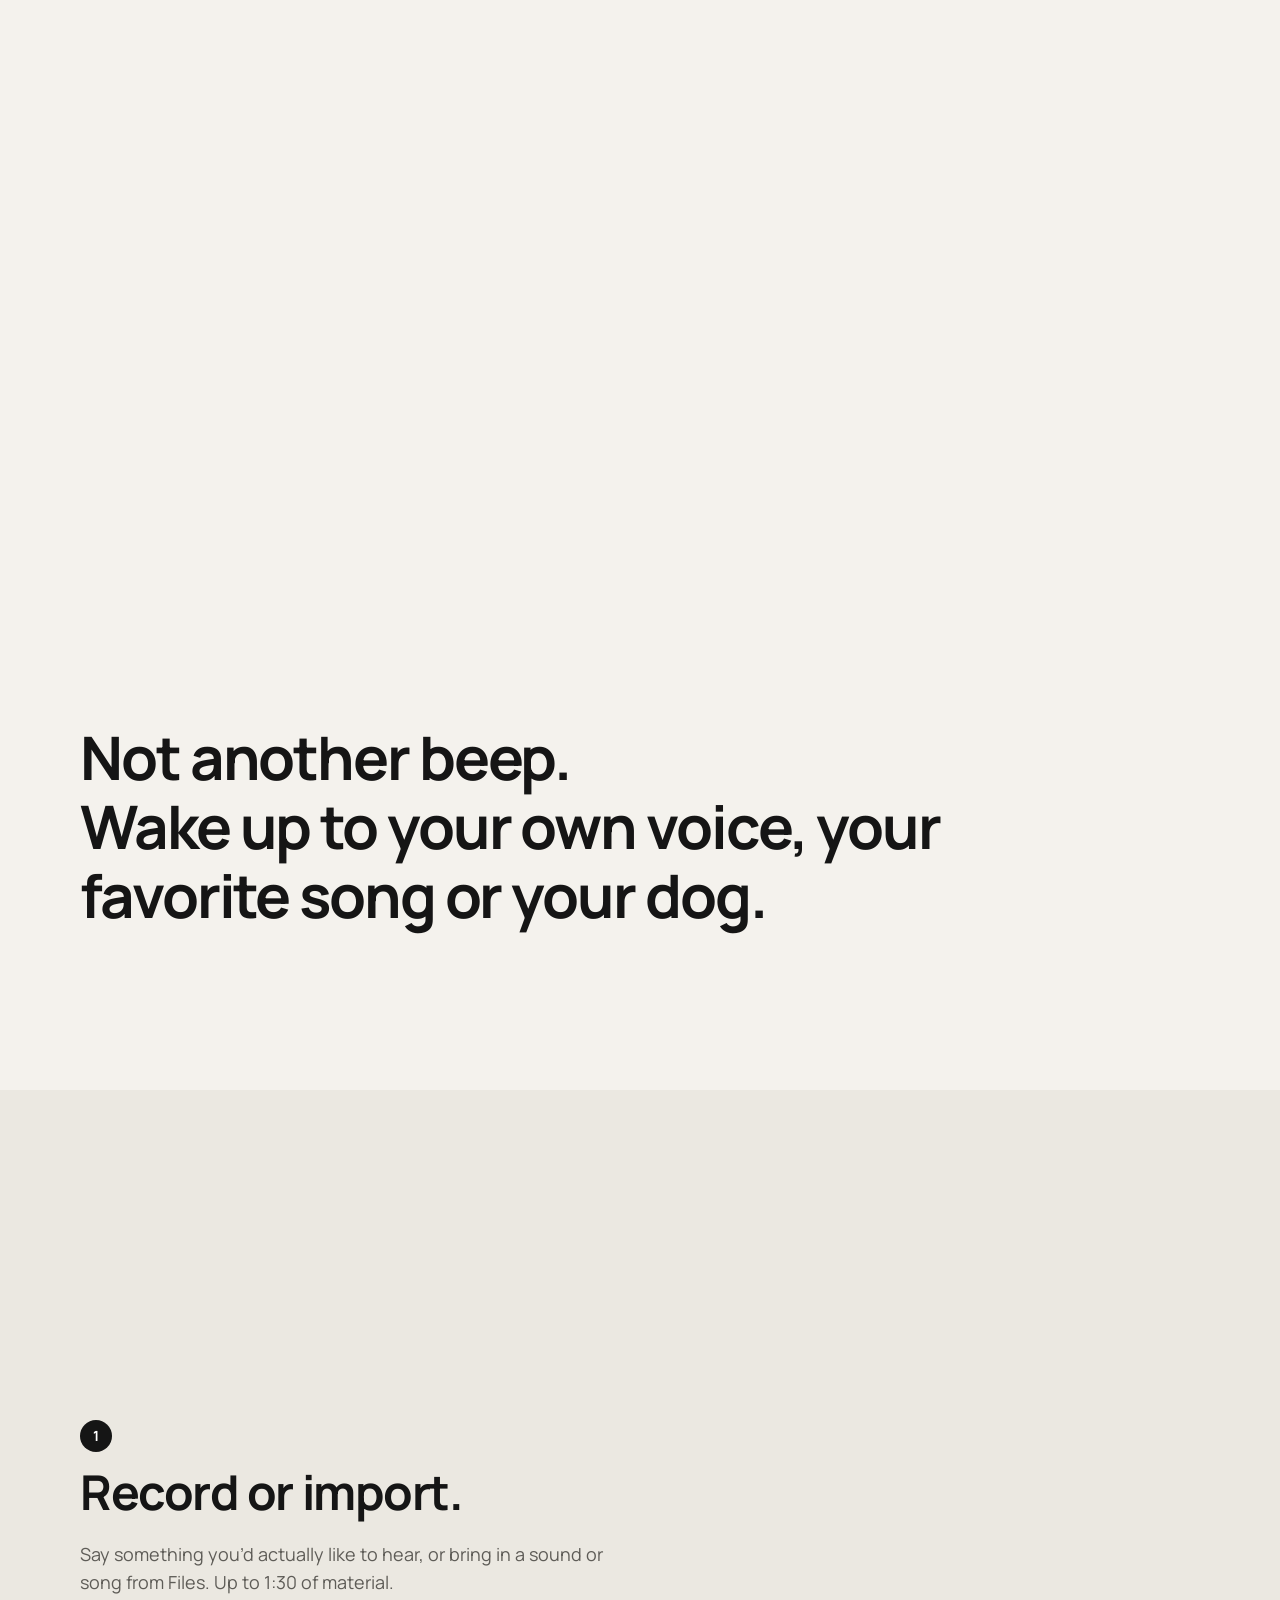
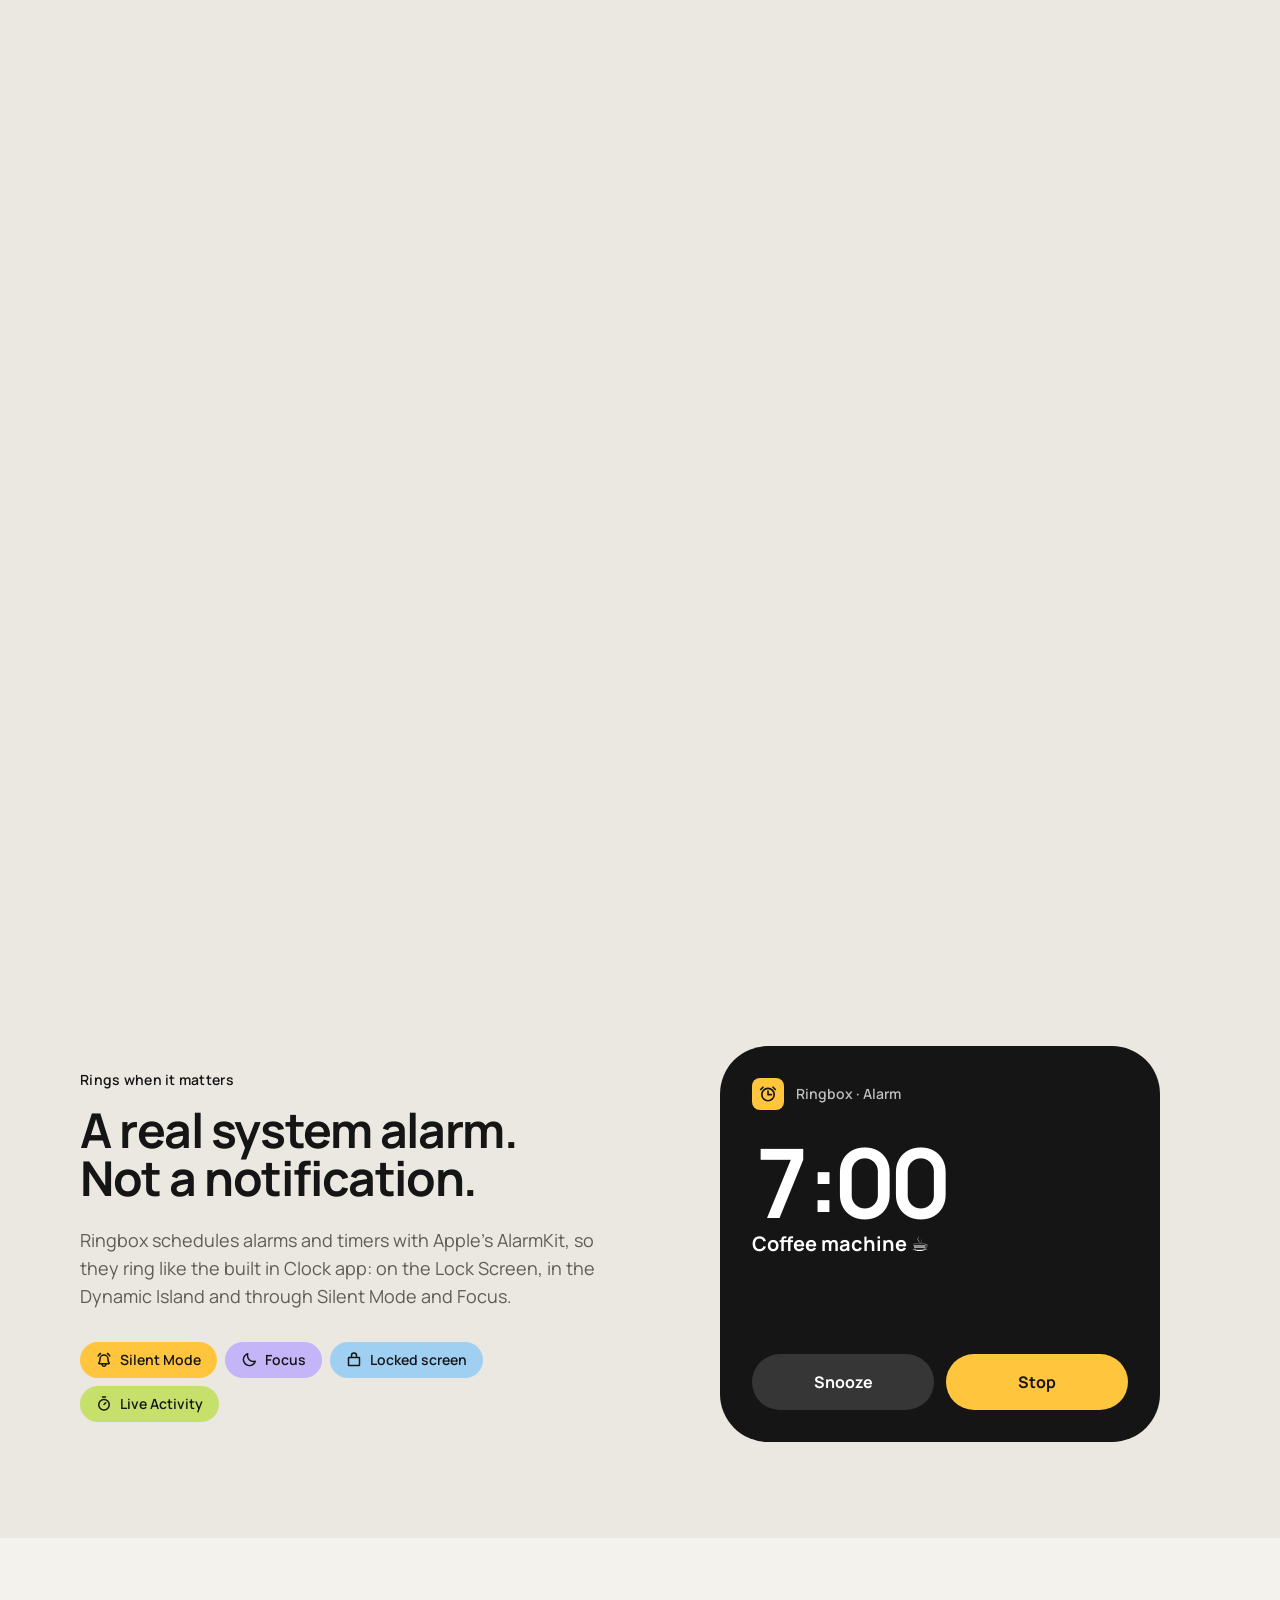
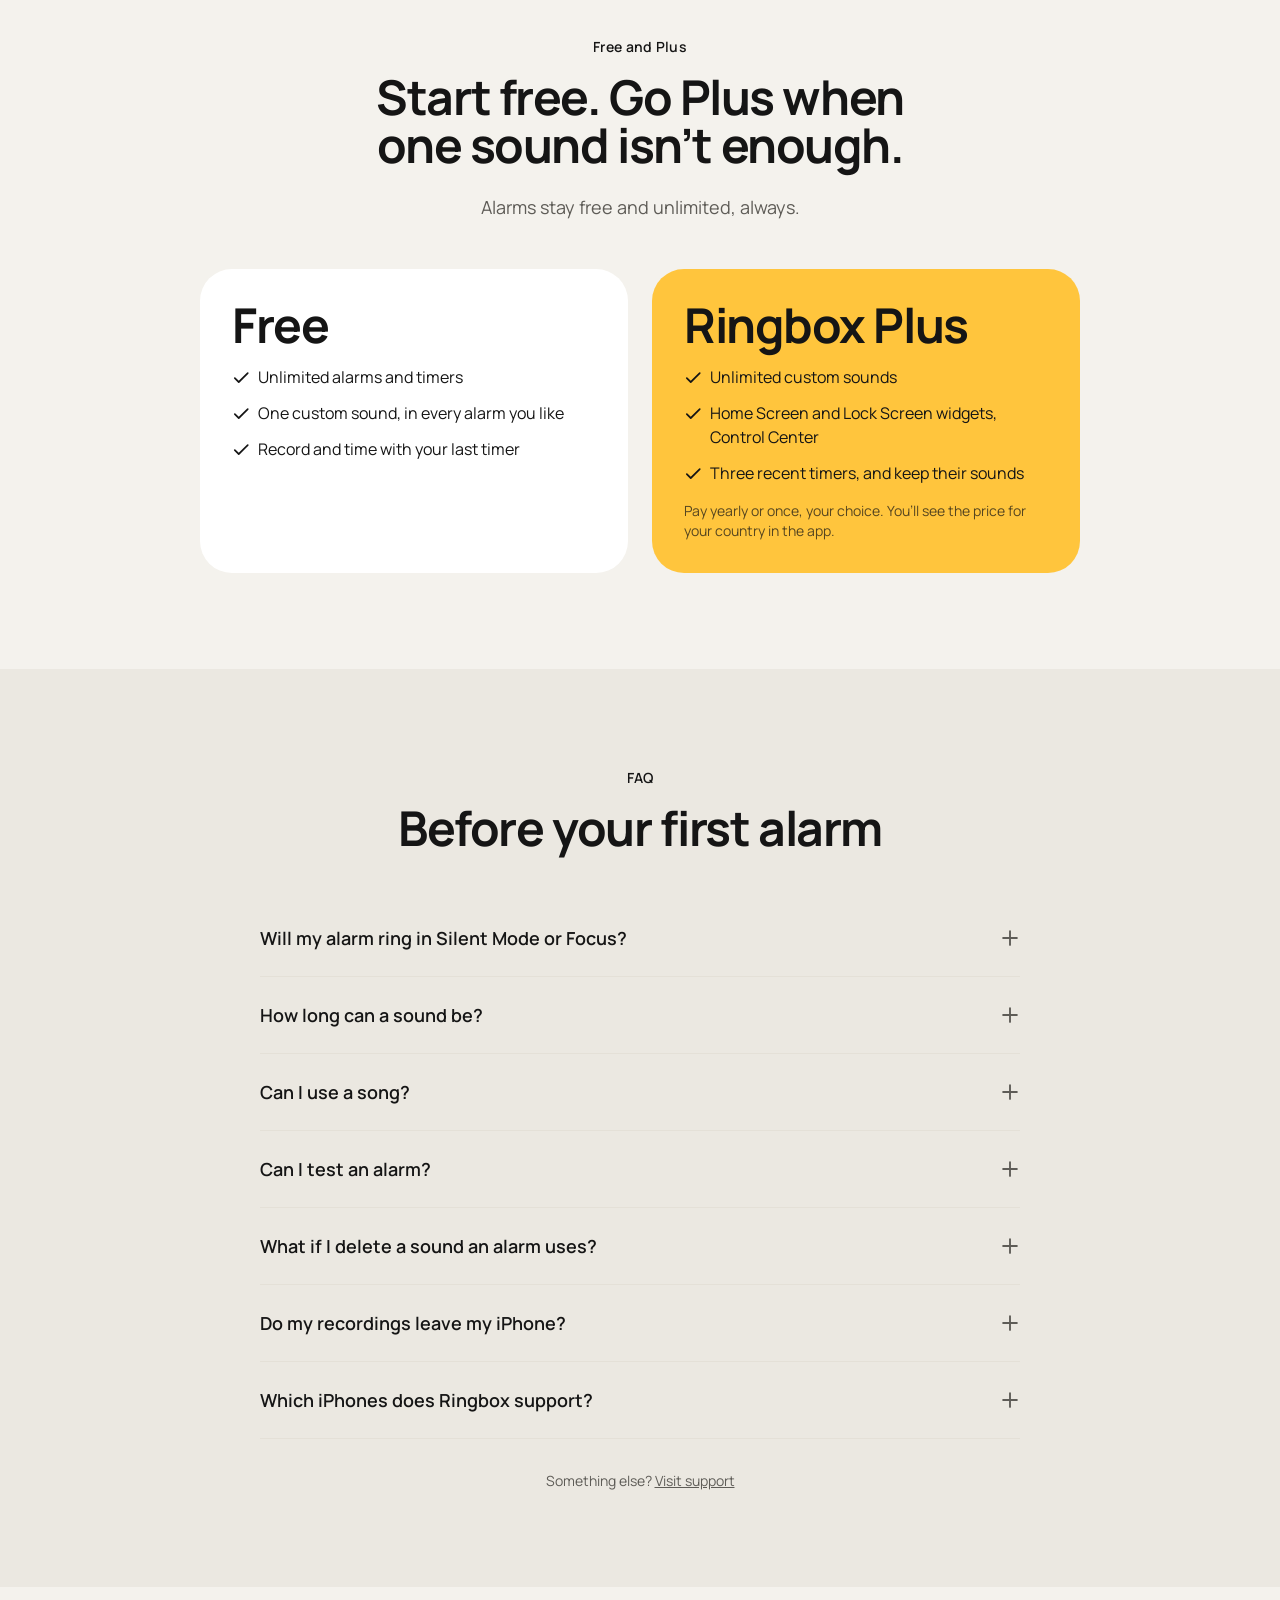
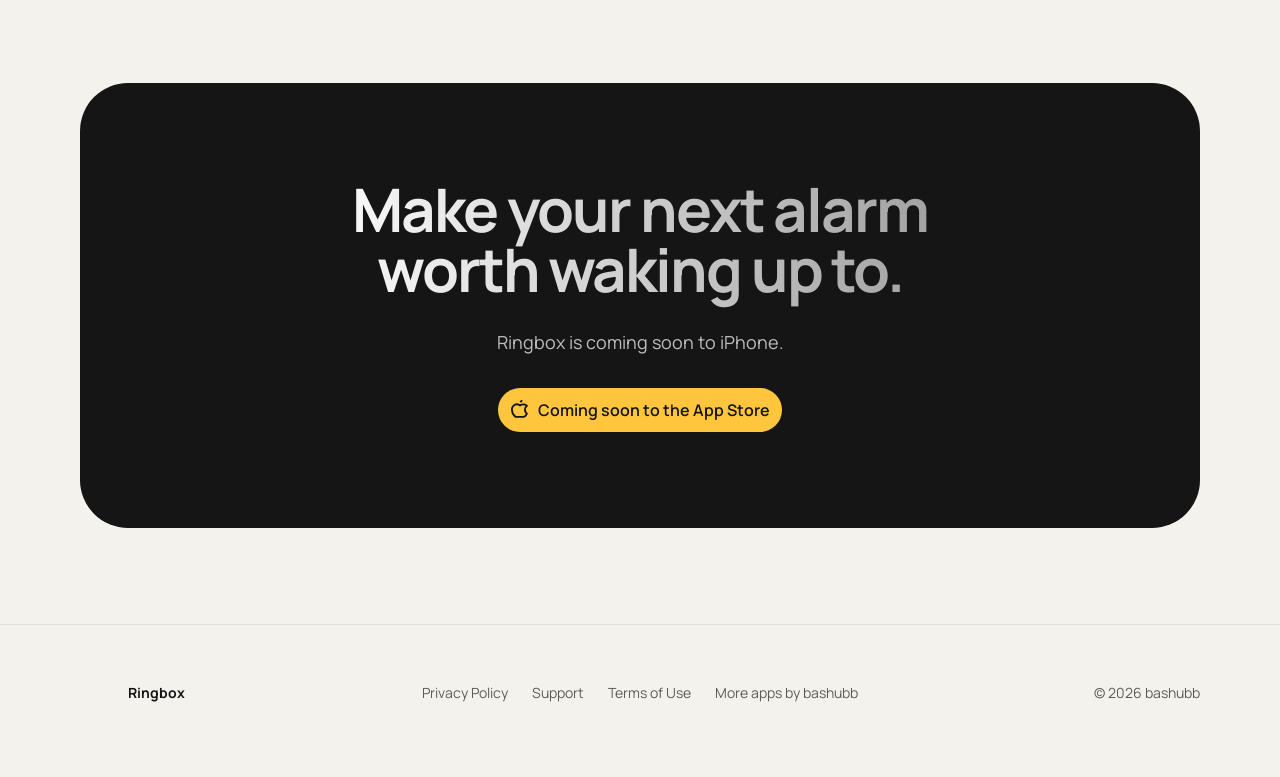
==== commit 8ad19ee3: "Revert the Low Power Mode change: 'Tap to play' is back when iOS refuses autoplay Co-Authored-By: Cl" ====
--- a/docs/index.html
+++ b/docs/index.html
@@ -20,7 +20,7 @@
 <link rel="icon" href="assets/fav/favicon-192.png" type="image/png" sizes="192x192">
 <link rel="apple-touch-icon" href="assets/fav/apple-touch-icon.png">
 <link rel="preload" href="assets/fonts/manrope-latin.woff2" as="font" type="font/woff2" crossorigin>
-<link rel="stylesheet" href="assets/landing.css?v=51">
+<link rel="stylesheet" href="assets/landing.css?v=52">
 <link rel="stylesheet" href="assets/ringbox.css?v=49">
 <script type="application/ld+json">
 {
@@ -324,7 +324,7 @@
   </div>
 </footer>
 
-<script src="assets/landing.js?v=51"></script>
+<script src="assets/landing.js?v=52"></script>
 <script>
 (() => {
   const L = window.Landing;
--- a/docs/assets/landing.css
+++ b/docs/assets/landing.css
@@ -393,9 +393,12 @@
 .film-intro { position: relative; height: 100vh; height: 100svh; overflow: hidden; background: var(--film-bg, #000); color: var(--film-fg, #fff); }
 .film-intro video { position: absolute; inset: 0; width: 100%; height: 100%; object-fit: cover; transform: translate3d(0, calc(var(--tug, 0px) * -1), 0); transition: transform 400ms var(--ease); }
 .film-intro.pulling video { transition: none; }
-/* never a play button on the film, not even the native one */
+/* never the native play glyph; if autoplay is refused (Low Power Mode) a quiet "Tap to play" instead */
 .film-intro video::-webkit-media-controls-start-playback-button { display: none !important; -webkit-appearance: none; }
 .film-intro video::-webkit-media-controls { display: none !important; }
+.film-intro::after { content: "Tap to play"; position: absolute; left: 50%; top: 50%; padding: var(--s-75) var(--s-200); border-radius: 9999px; background: rgba(0, 0, 0, 0.55); color: #fff;
+  font-size: 14px; line-height: 20px; font-weight: 600; transform: translate(-50%, -50%); opacity: 0; pointer-events: none; transition: opacity 300ms var(--ease); }
+.film-intro.tap::after { opacity: 1; }
 .film-intro.held, .film-held .island { touch-action: none; overscroll-behavior: none; }
 .film-intro-ui { position: absolute; left: 0; right: 0; bottom: calc(var(--s-300) + var(--ui-bottom)); display: grid; justify-items: center; gap: var(--s-100); pointer-events: none; }
 .film-intro-hint { padding: var(--s-50) var(--s-100); border-radius: 9999px; background: rgba(0, 0, 0, 0.6); color: #fff; font-size: 12px; line-height: 16px; font-weight: 600; opacity: 0; transform: translateY(4px); transition: opacity 300ms var(--ease), transform 300ms var(--ease); }
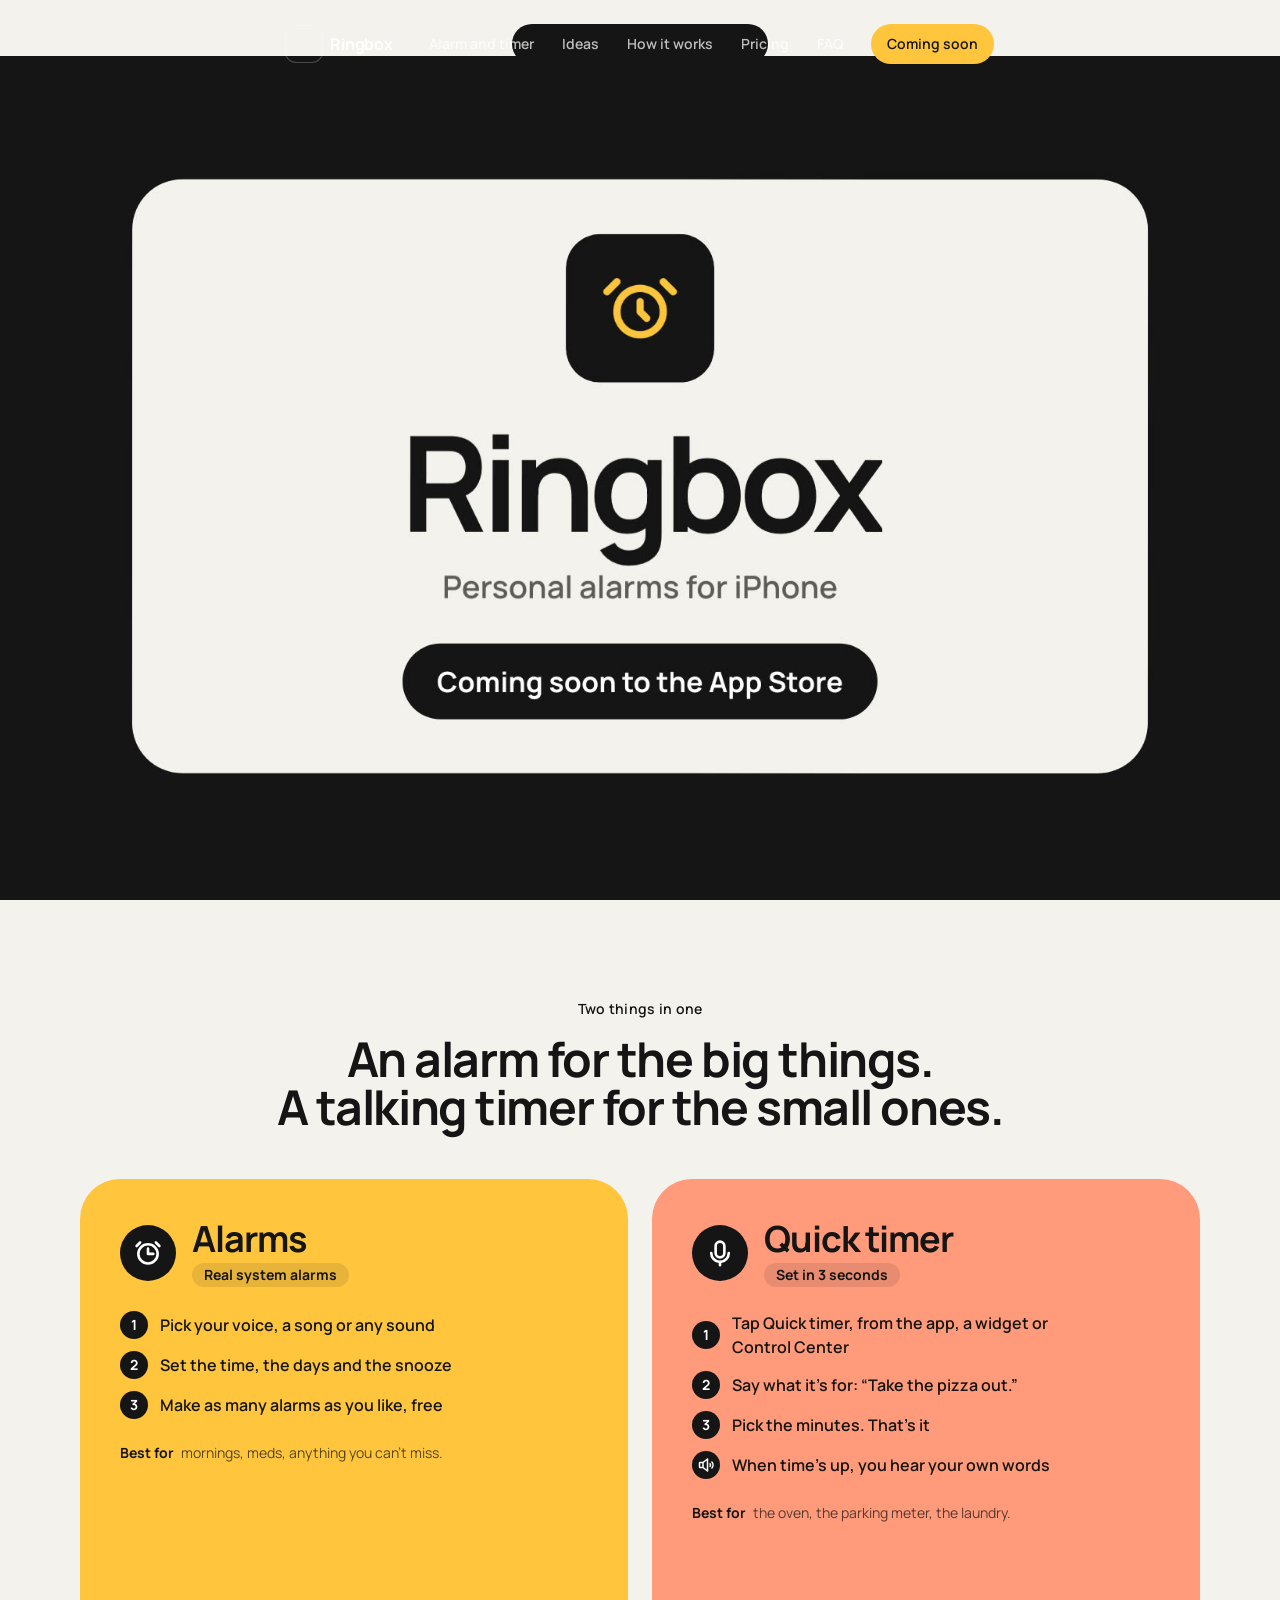
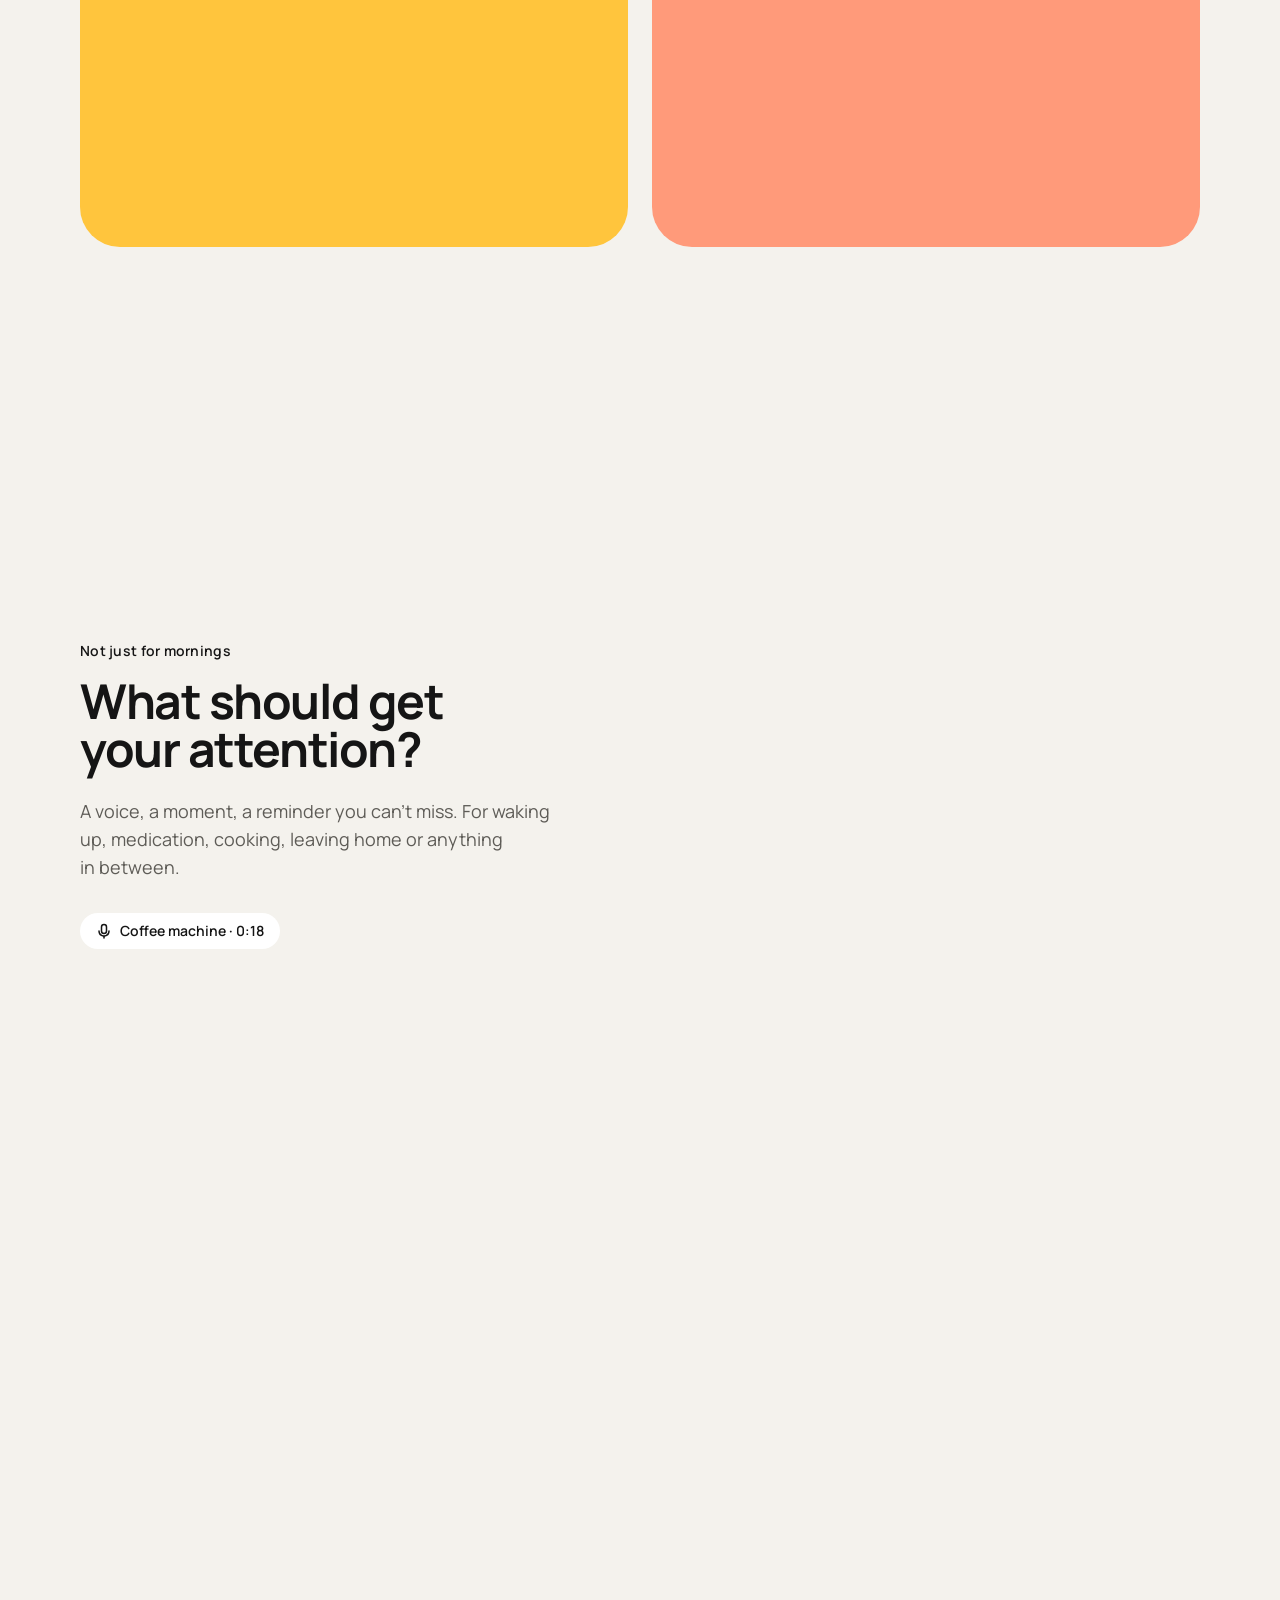
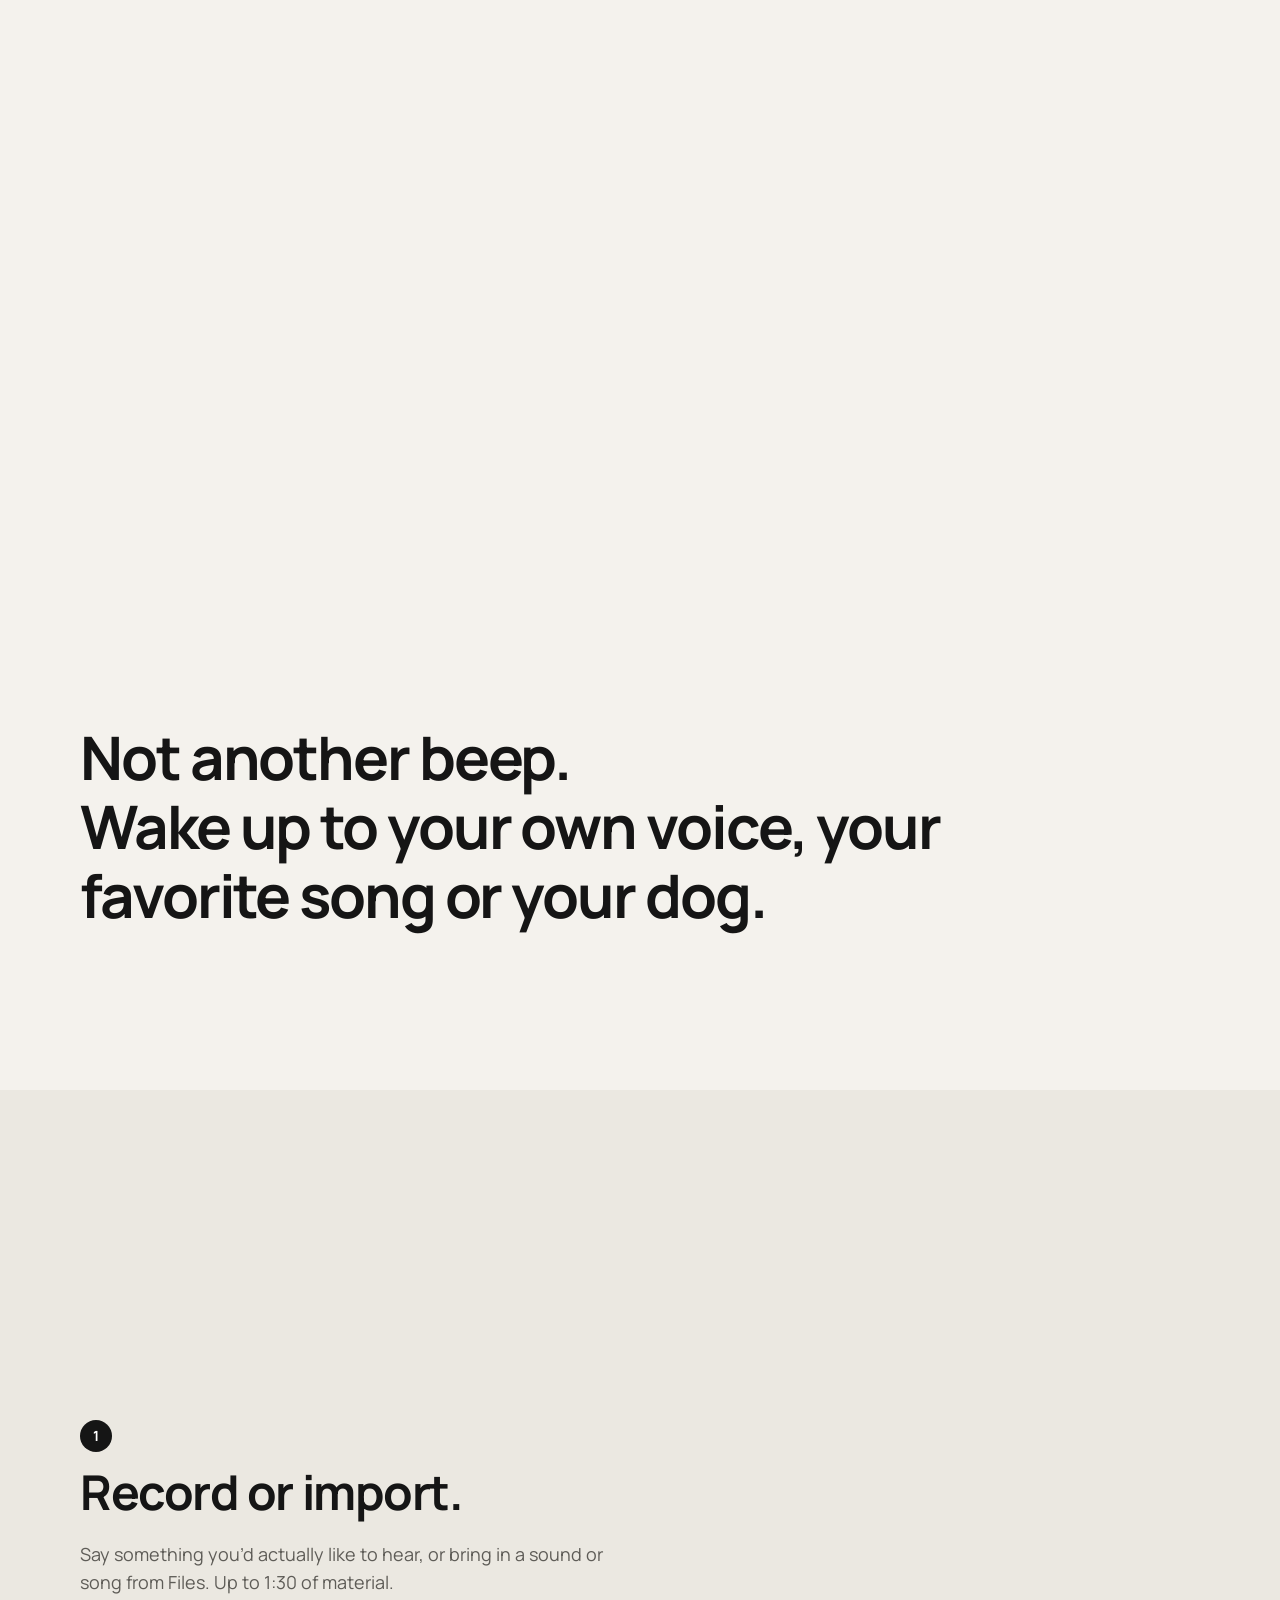
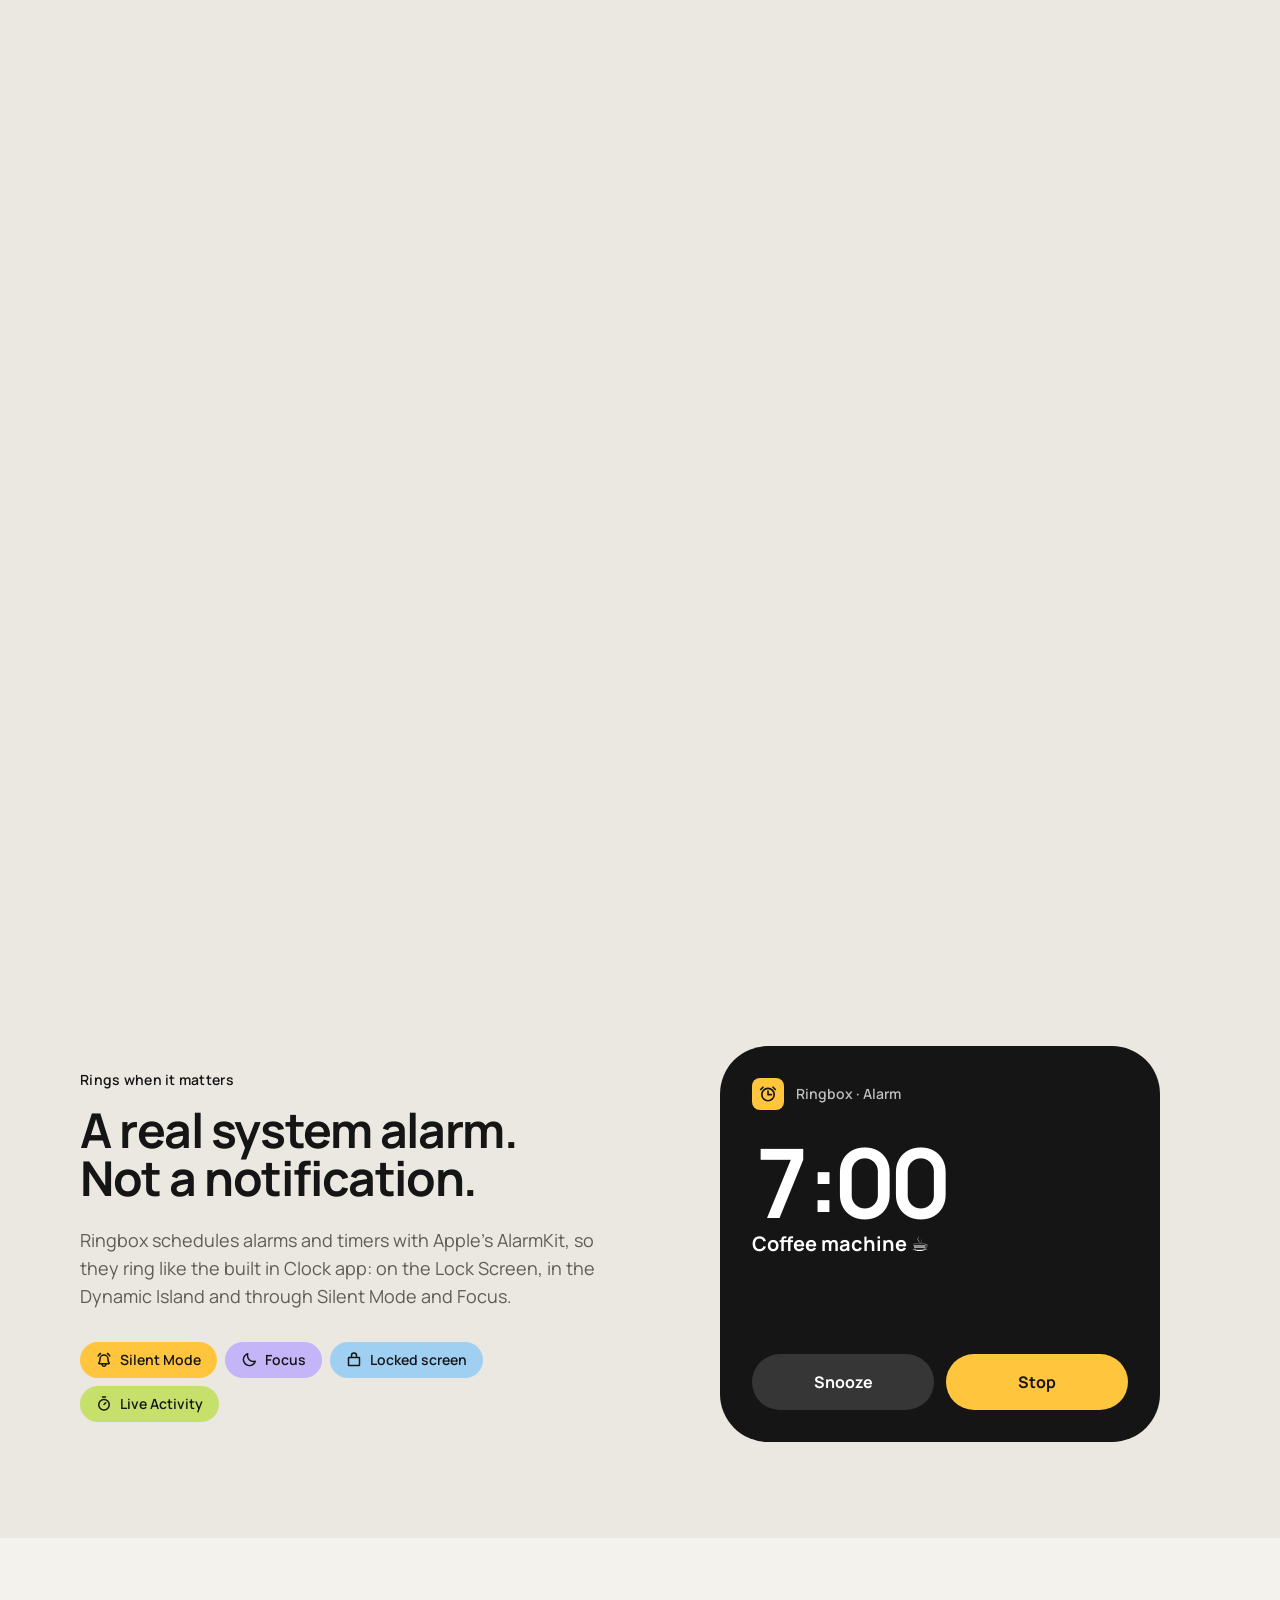
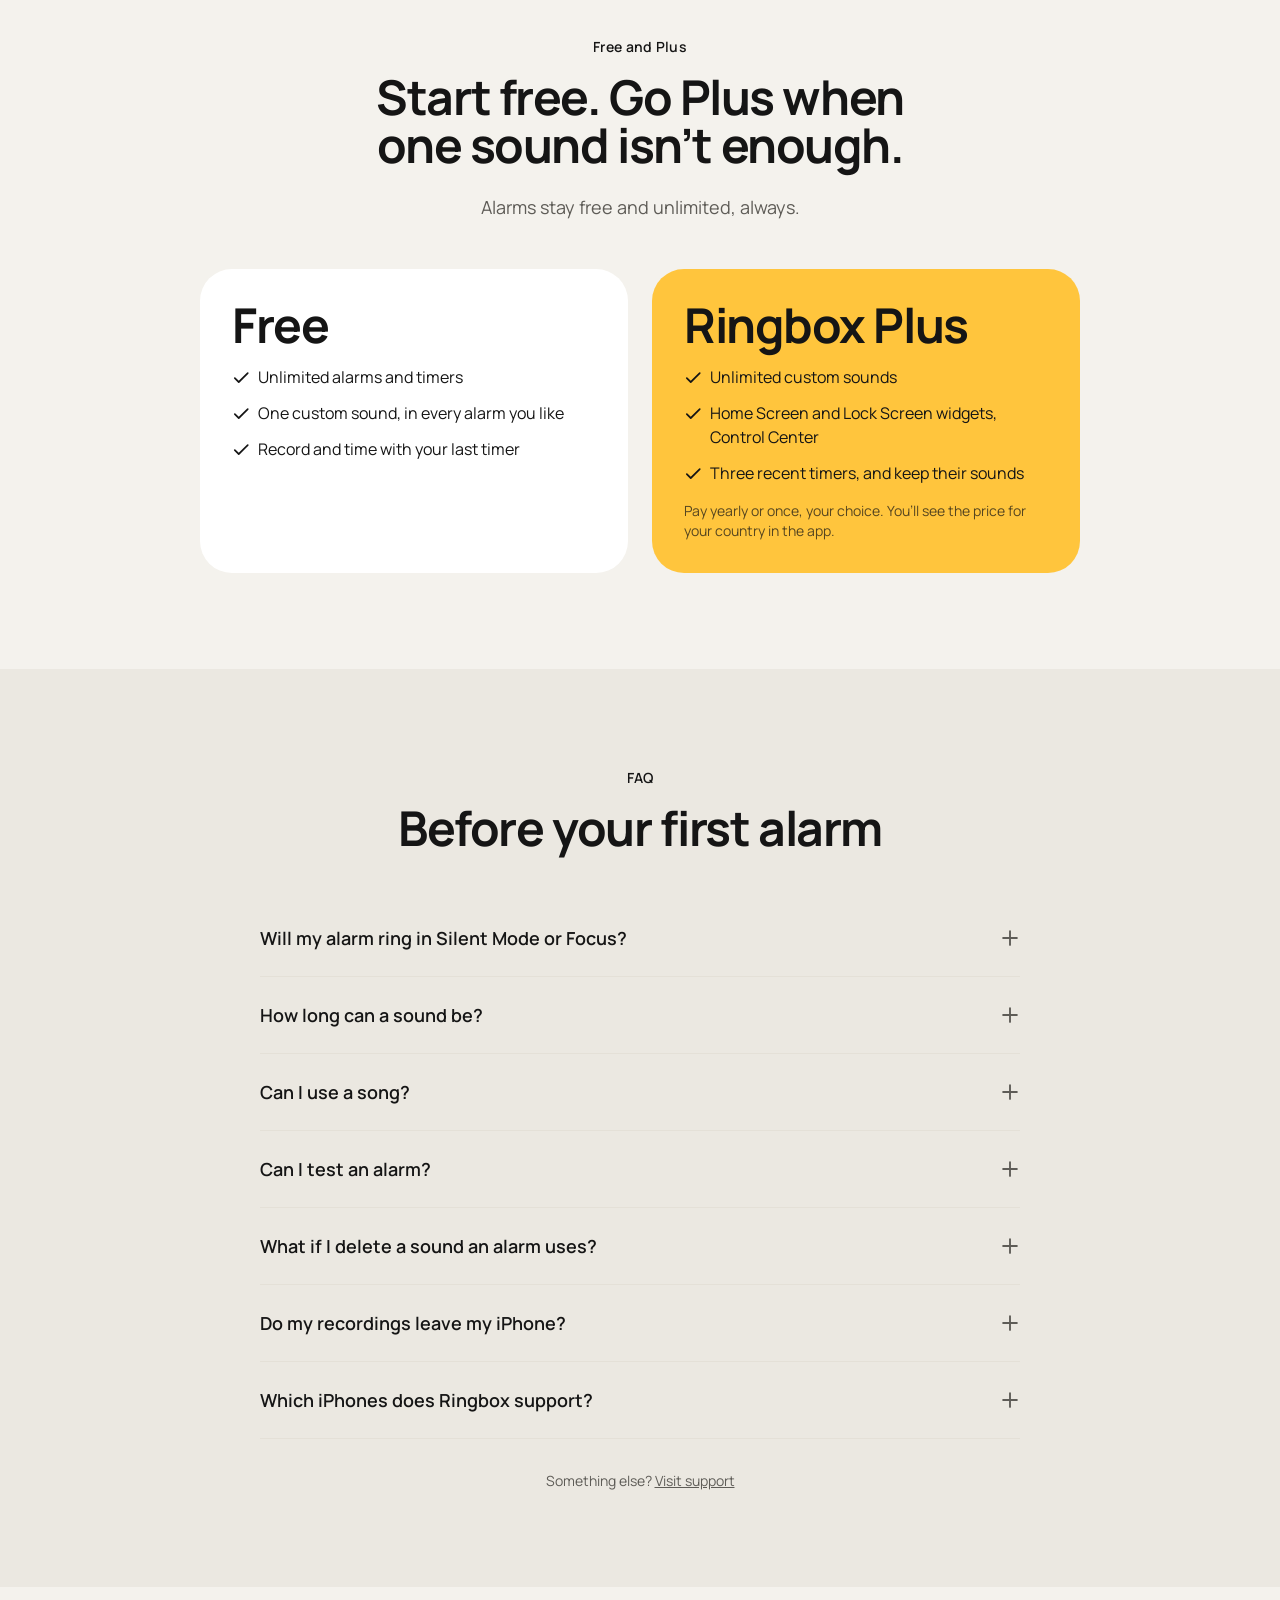
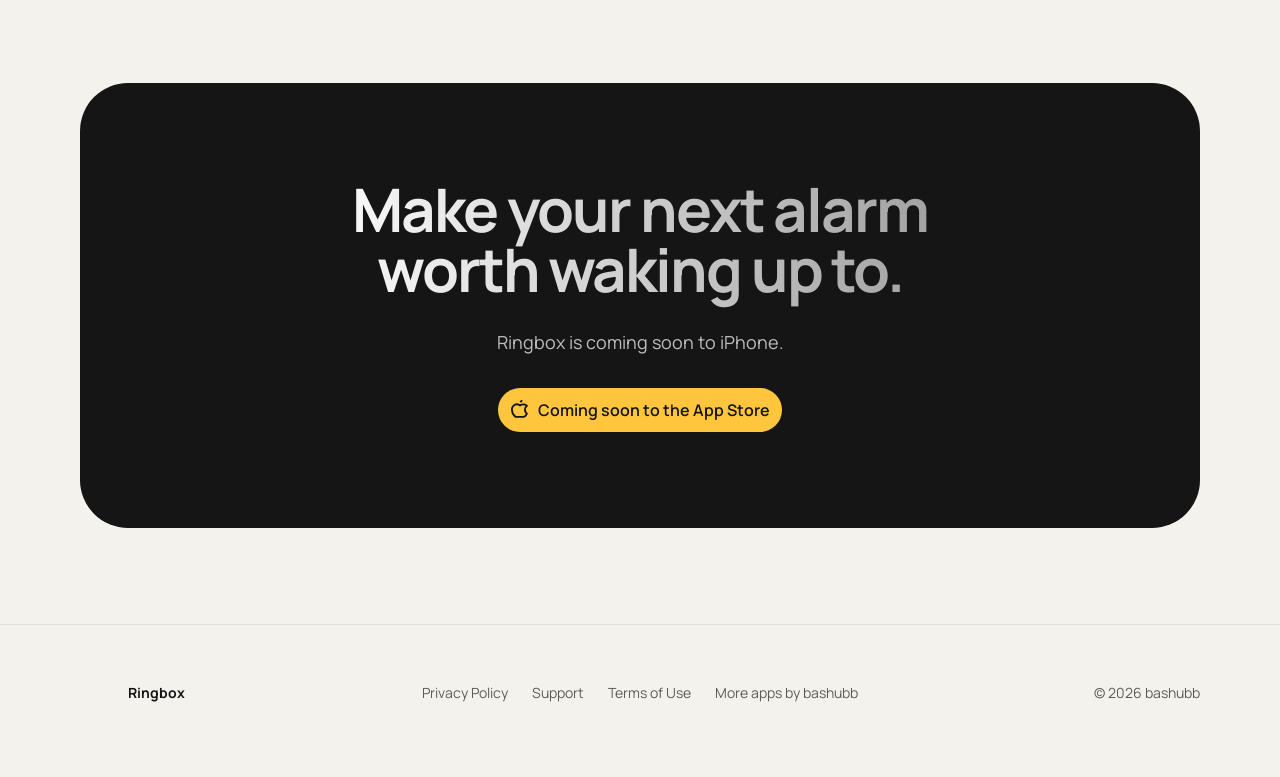
==== commit ff7ae8d8: "Phones: one 64 px rhythm for every section, menu jumps land under the bar; privacy and support rebui" ====
--- a/docs/index.html
+++ b/docs/index.html
@@ -13,15 +13,20 @@
 <meta property="og:title" content="Ringbox: Your alarm shouldn’t sound like everyone else’s">
 <meta property="og:description" content="Record a voice, a sound or a song and make it your alarm. Coming soon to iPhone.">
 <meta property="og:url" content="https://bashubb.com/ringbox/">
-<meta property="og:image" content="https://bashubb.com/ringbox/assets/icon-512.png">
-<meta name="twitter:card" content="summary">
+<meta property="og:image" content="https://bashubb.com/ringbox/assets/social-preview.jpg">
+<meta property="og:image:width" content="1200">
+<meta property="og:image:height" content="630">
+<meta property="og:image:alt" content="Ringbox: not another beep. Personal alarms for iPhone that ring with your voice, a song or your dog.">
+<meta name="twitter:card" content="summary_large_image">
+<meta name="twitter:image" content="https://bashubb.com/ringbox/assets/social-preview.jpg">
+<meta name="twitter:image:alt" content="Ringbox: not another beep. Personal alarms for iPhone that ring with your voice, a song or your dog.">
 <link rel="icon" href="assets/fav/favicon-32.png" type="image/png" sizes="32x32">
 <link rel="icon" href="assets/fav/favicon-48.png" type="image/png" sizes="48x48">
 <link rel="icon" href="assets/fav/favicon-192.png" type="image/png" sizes="192x192">
 <link rel="apple-touch-icon" href="assets/fav/apple-touch-icon.png">
 <link rel="preload" href="assets/fonts/manrope-latin.woff2" as="font" type="font/woff2" crossorigin>
-<link rel="stylesheet" href="assets/landing.css?v=52">
-<link rel="stylesheet" href="assets/ringbox.css?v=49">
+<link rel="stylesheet" href="assets/landing.css?v=54">
+<link rel="stylesheet" href="assets/ringbox.css?v=50">
 <script type="application/ld+json">
 {
   "@context": "https://schema.org",
--- a/docs/assets/landing.css
+++ b/docs/assets/landing.css
@@ -411,3 +411,40 @@
 video::-webkit-media-controls-start-playback-button { display: none !important; -webkit-appearance: none; }
 video::-webkit-media-controls-overlay-play-button { display: none !important; }
 video:not([controls])::-webkit-media-controls { display: none !important; }
+
+/* ===== Phones: one rhythm for every section =====
+   64px above and below each section's content; a jump from the menu lands right under the bar,
+   so every section starts the same distance below it. */
+@media (max-width: 720px), (pointer: coarse) and (max-height: 540px) {
+  html { scroll-padding-top: var(--nav-h) !important; }
+  .m-sec, .pad, .tagline-band { padding-block: var(--s-700) !important; }
+}
+@media (pointer: coarse) and (max-height: 540px) and (orientation: landscape) {
+  .m-sec, .pad, .tagline-band { padding-block: var(--s-600) !important; }
+}
+
+/* ===== Subpages (privacy, support): the same bar, type and colours, a readable column ===== */
+.doc { max-width: 720px; }
+.doc-head { padding: calc(var(--nav-h) + var(--s-700)) 0 var(--s-500); }
+.doc-head .hero-title { font-size: 48px; line-height: 1; padding-bottom: 0.16em; }
+.doc-head .eyebrow { display: inline-block; margin-bottom: var(--s-200); }
+.doc-head .lead { margin-top: var(--s-200); }
+.doc-body { padding: 0 0 var(--s-900); }
+.doc-body h2 { margin: var(--s-600) 0 var(--s-100); font-size: 24px; line-height: 32px; letter-spacing: -0.02em; }
+.doc-body h2:first-child { margin-top: 0; }
+.doc-body h3 { margin: var(--s-400) 0 var(--s-75); font-size: 18px; line-height: 28px; }
+.doc-body p, .doc-body li { color: var(--muted); }
+.doc-body p + p, .doc-body ul + p, .doc-body p + ul { margin-top: var(--s-100); }
+.doc-body ul { margin: var(--s-100) 0 0; padding-left: var(--s-300); display: grid; gap: var(--s-75); }
+.doc-body strong { color: var(--text); font-weight: 700; }
+.doc-body a { color: var(--accent-text, var(--text)); text-underline-offset: 3px; }
+.doc-body .faq { max-width: none; margin: var(--s-100) 0 0; }
+.doc-body .faq summary { font-weight: 600; }
+.doc-body .contact { margin-top: var(--s-700); padding: var(--s-400); border-radius: 24px; background: var(--surface); border: 1px solid var(--line); }
+.doc-body .contact p:first-child { color: var(--text); font-size: 18px; line-height: 28px; }
+@media (max-width: 720px) {
+  .doc-head { padding: calc(var(--nav-h) + var(--s-500)) 0 var(--s-400); }
+  .doc-head .hero-title { font-size: 36px; line-height: 40px; }
+  .doc-body { padding-bottom: var(--s-700); }
+  .doc-body .contact { padding: var(--s-300); }
+}
--- a/docs/assets/ringbox.css
+++ b/docs/assets/ringbox.css
@@ -207,7 +207,7 @@
 
 /* ===== Phones, portrait and landscape: their own layout (system in landing.css) ===== */
 @media (max-width: 720px), (pointer: coarse) and (max-height: 540px) {
-  .hero { padding: calc(var(--nav-h) + var(--s-400)) 0 var(--s-700); }
+  .hero { padding: var(--s-700) 0; }
   .ring-card { width: min(100%, calc(var(--m-room) * 0.62)); justify-self: center; }
   .ideas-m .lead { margin-top: var(--s-100); }
   .ideas-m .m-marquee { margin-top: var(--s-300); }
@@ -223,7 +223,7 @@
   .plan .price { font-size: 36px; line-height: 40px; }
 }
 @media (max-width: 720px) and (orientation: landscape), (pointer: coarse) and (max-height: 540px) and (orientation: landscape) {
-  .hero { padding-top: calc(var(--nav-h) + var(--s-300)); }
+  .hero { padding-top: var(--s-600); }
   .hero-grid { grid-template-columns: minmax(0, 1.2fr) minmax(0, 1fr); gap: var(--s-400); }
   .hero .hero-title { font-size: 30px; line-height: 36px; }
   .hero .lead { font-size: 14px; line-height: 20px; margin-top: var(--s-100); }
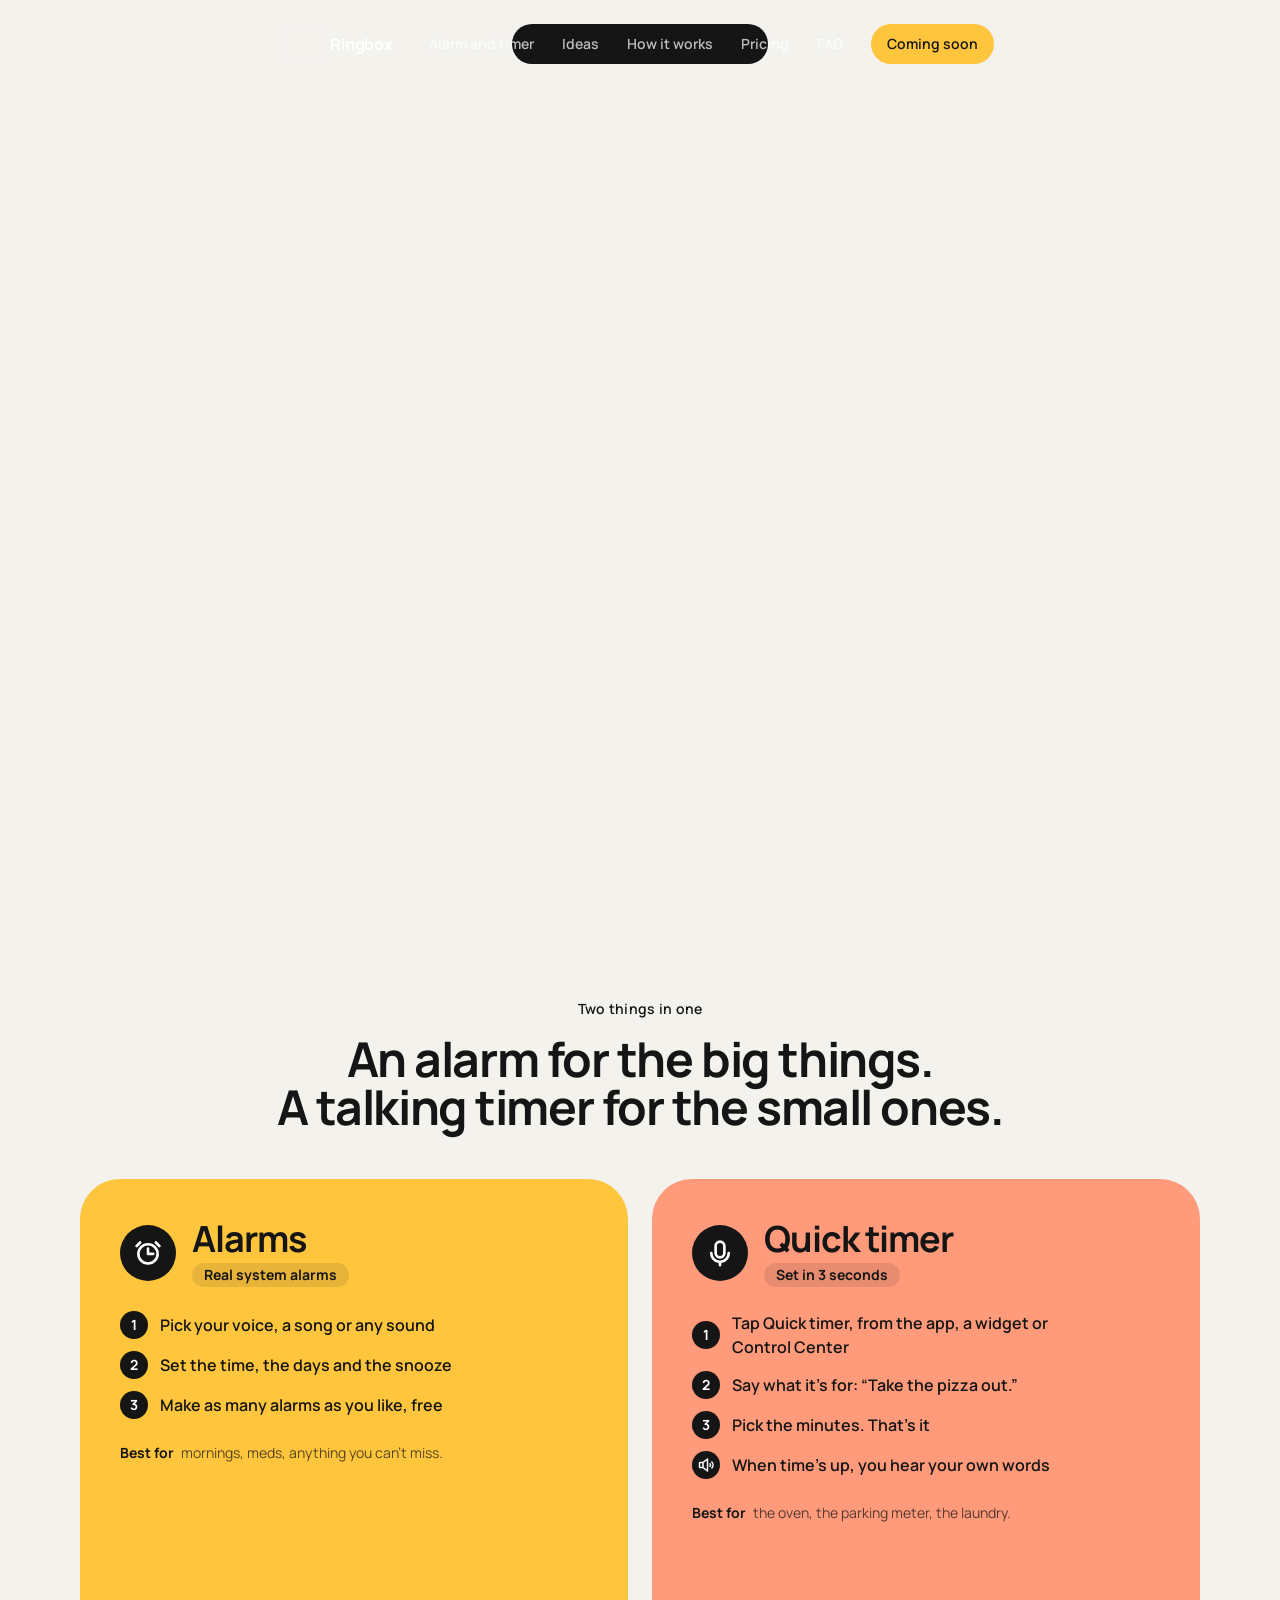
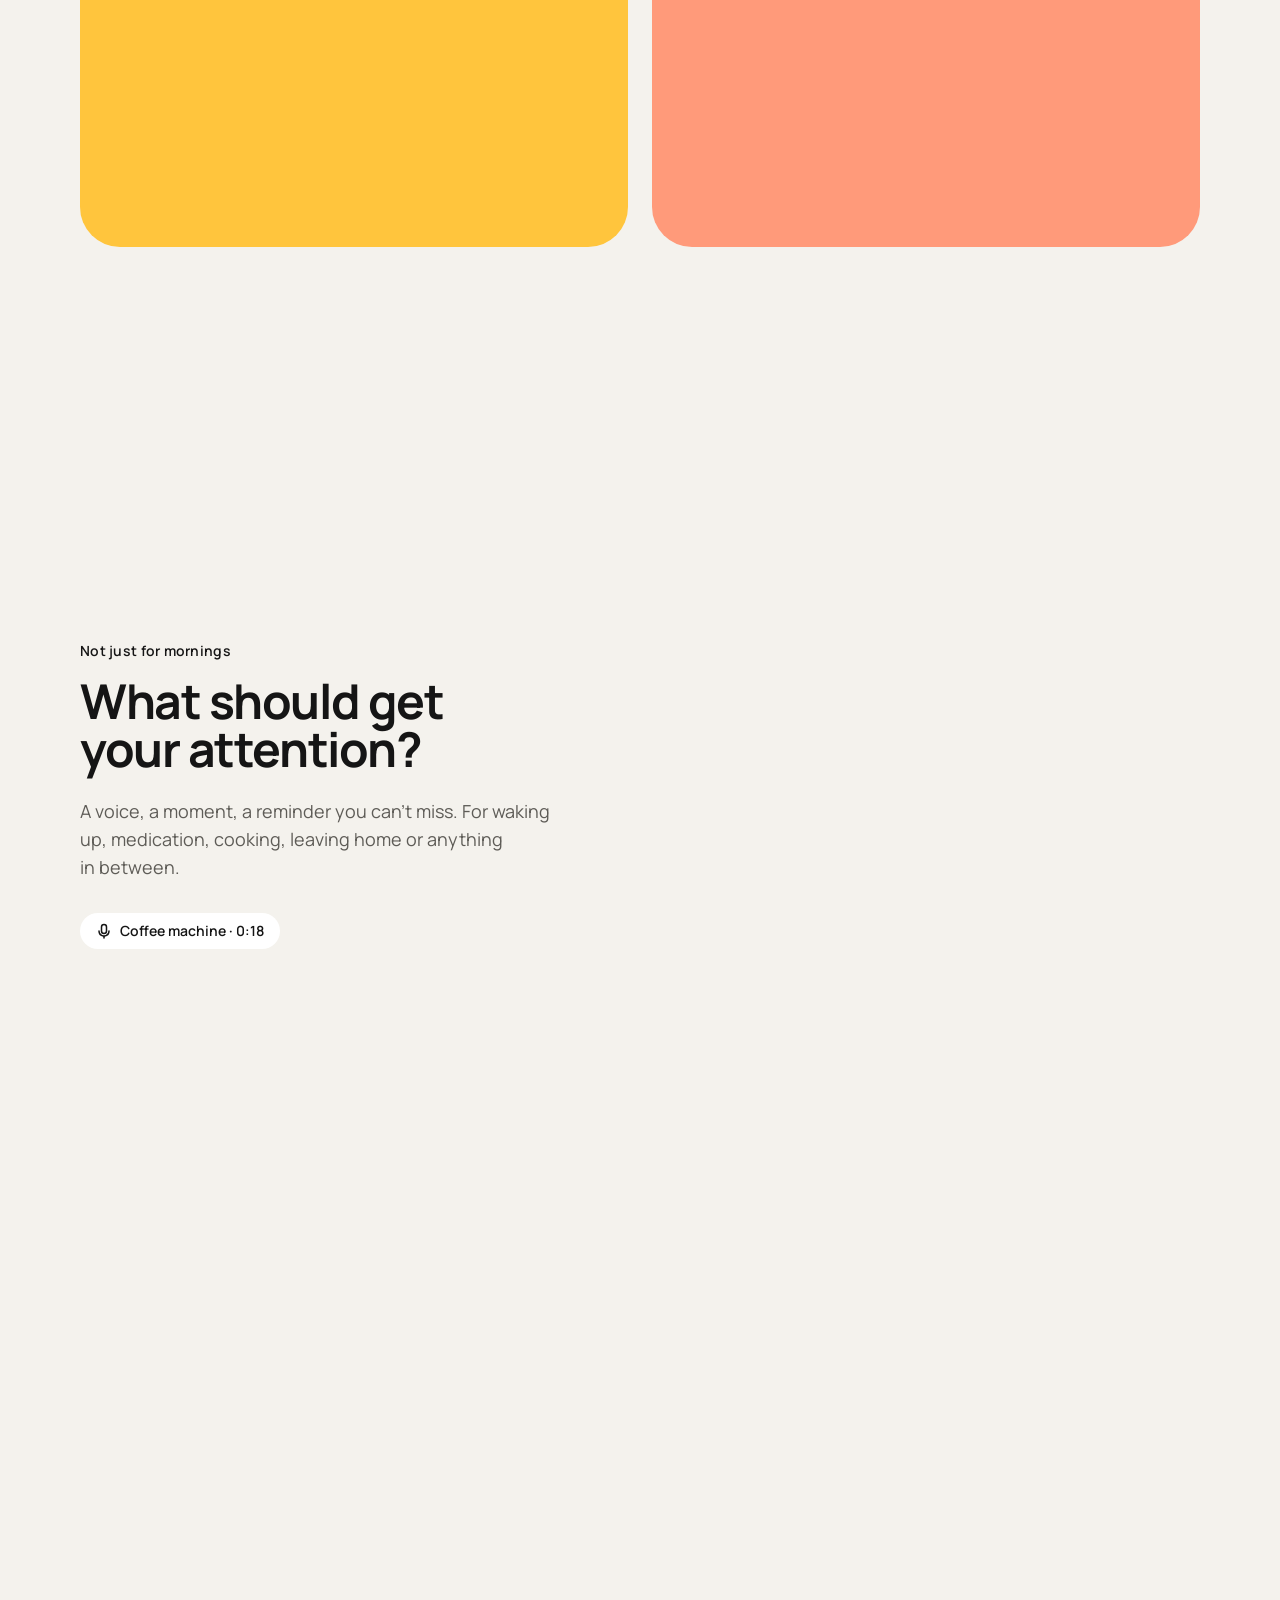
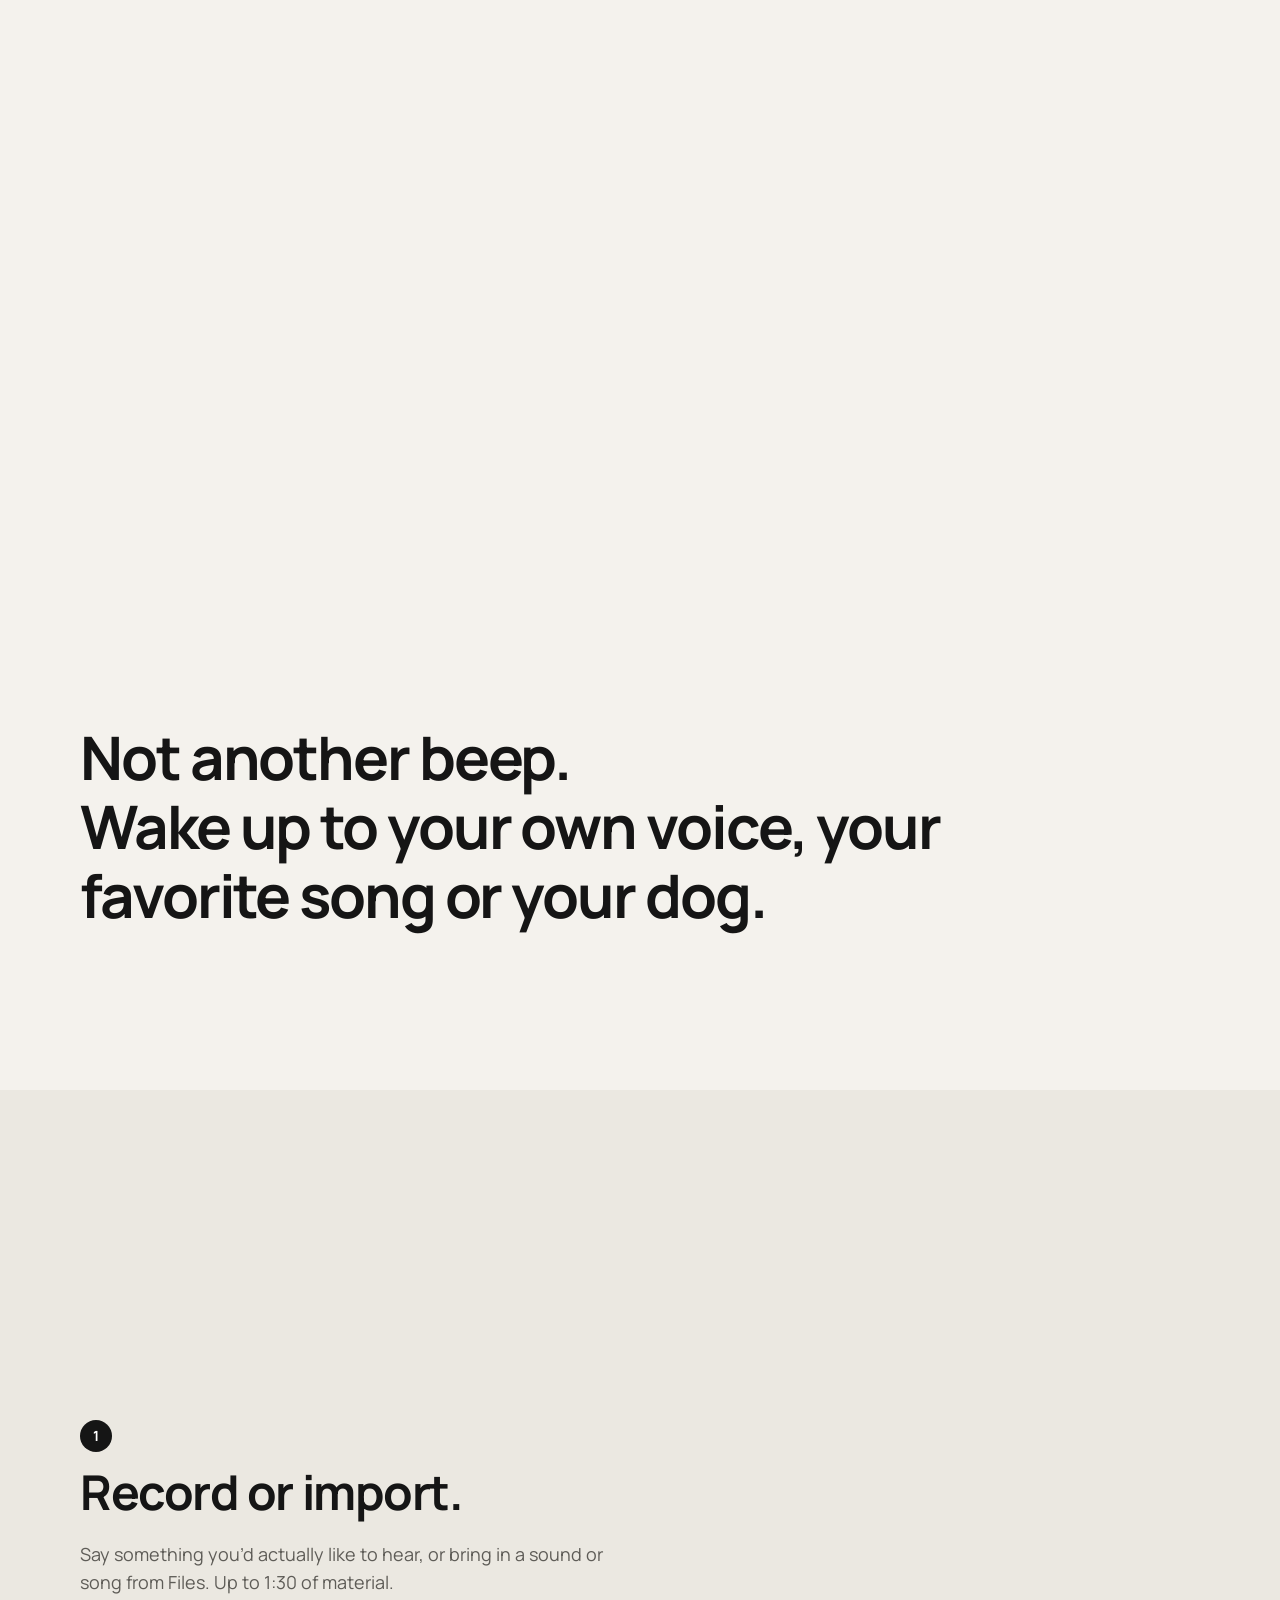
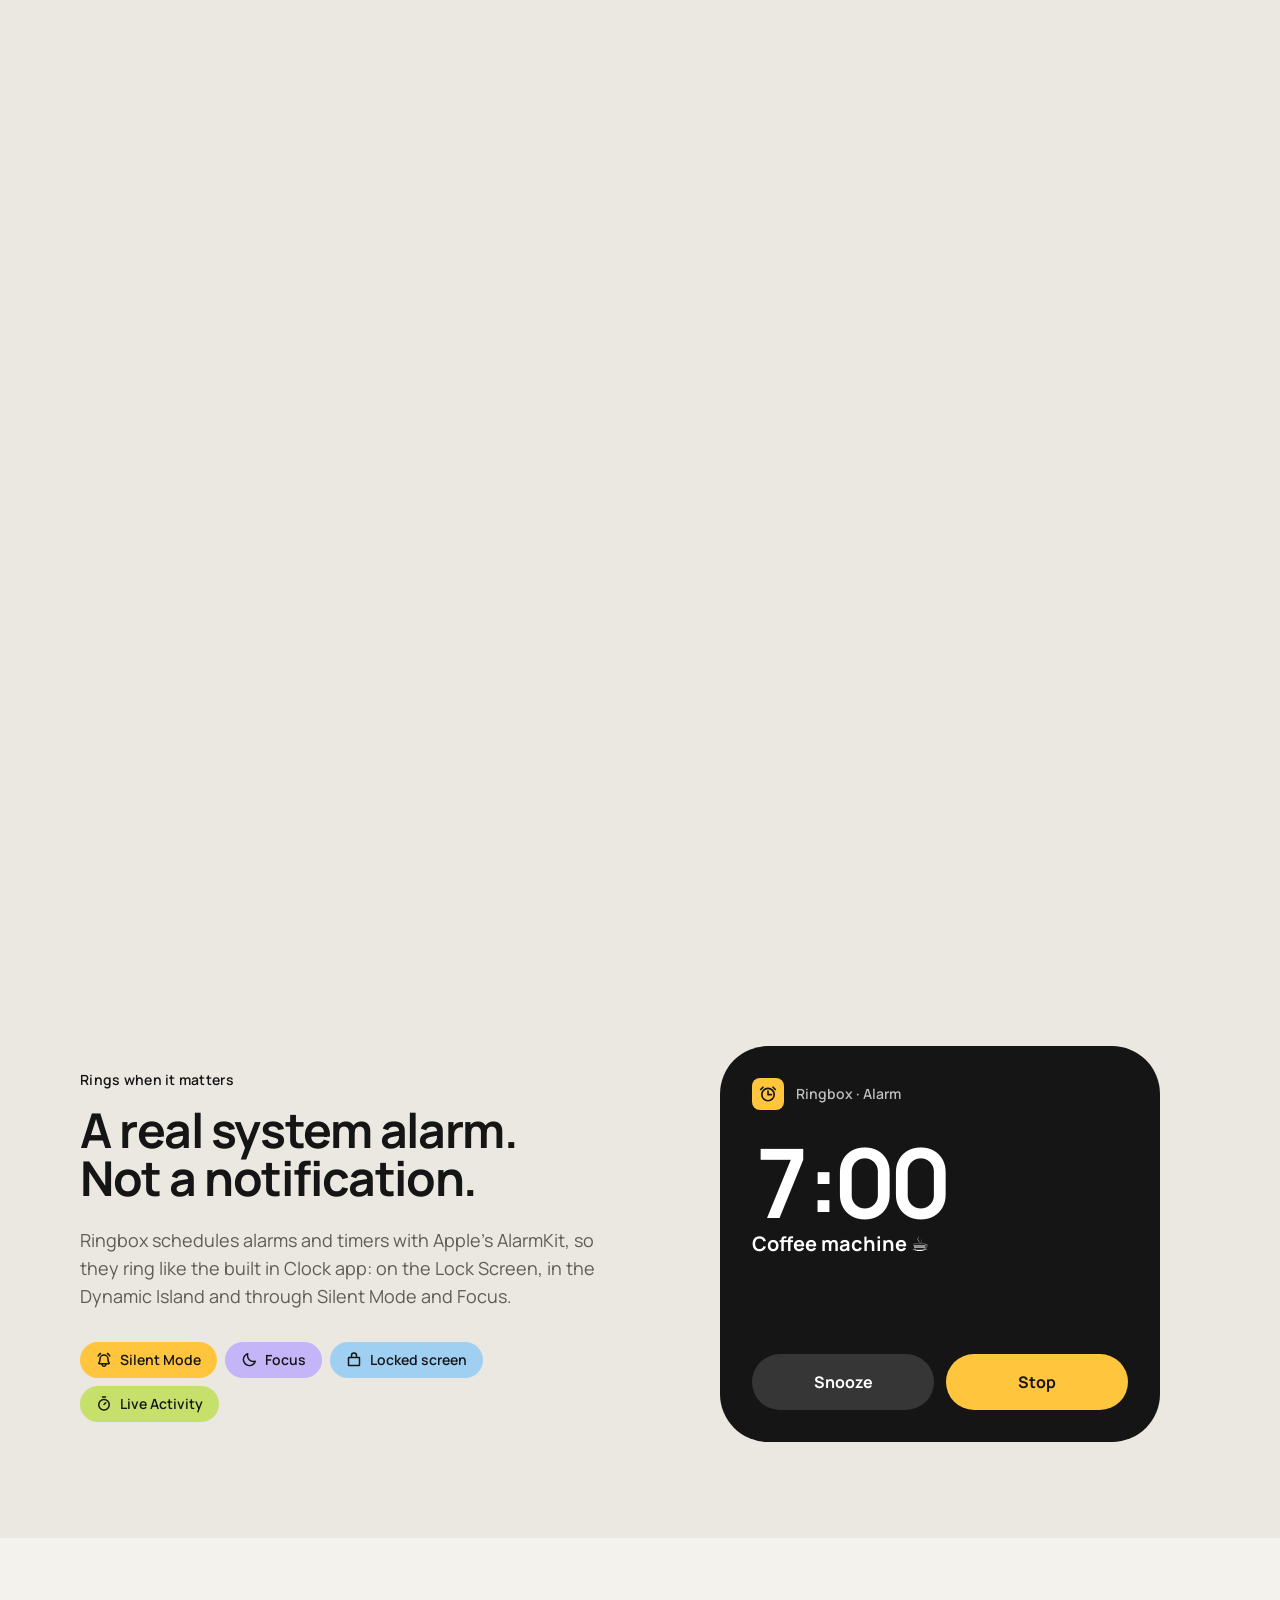
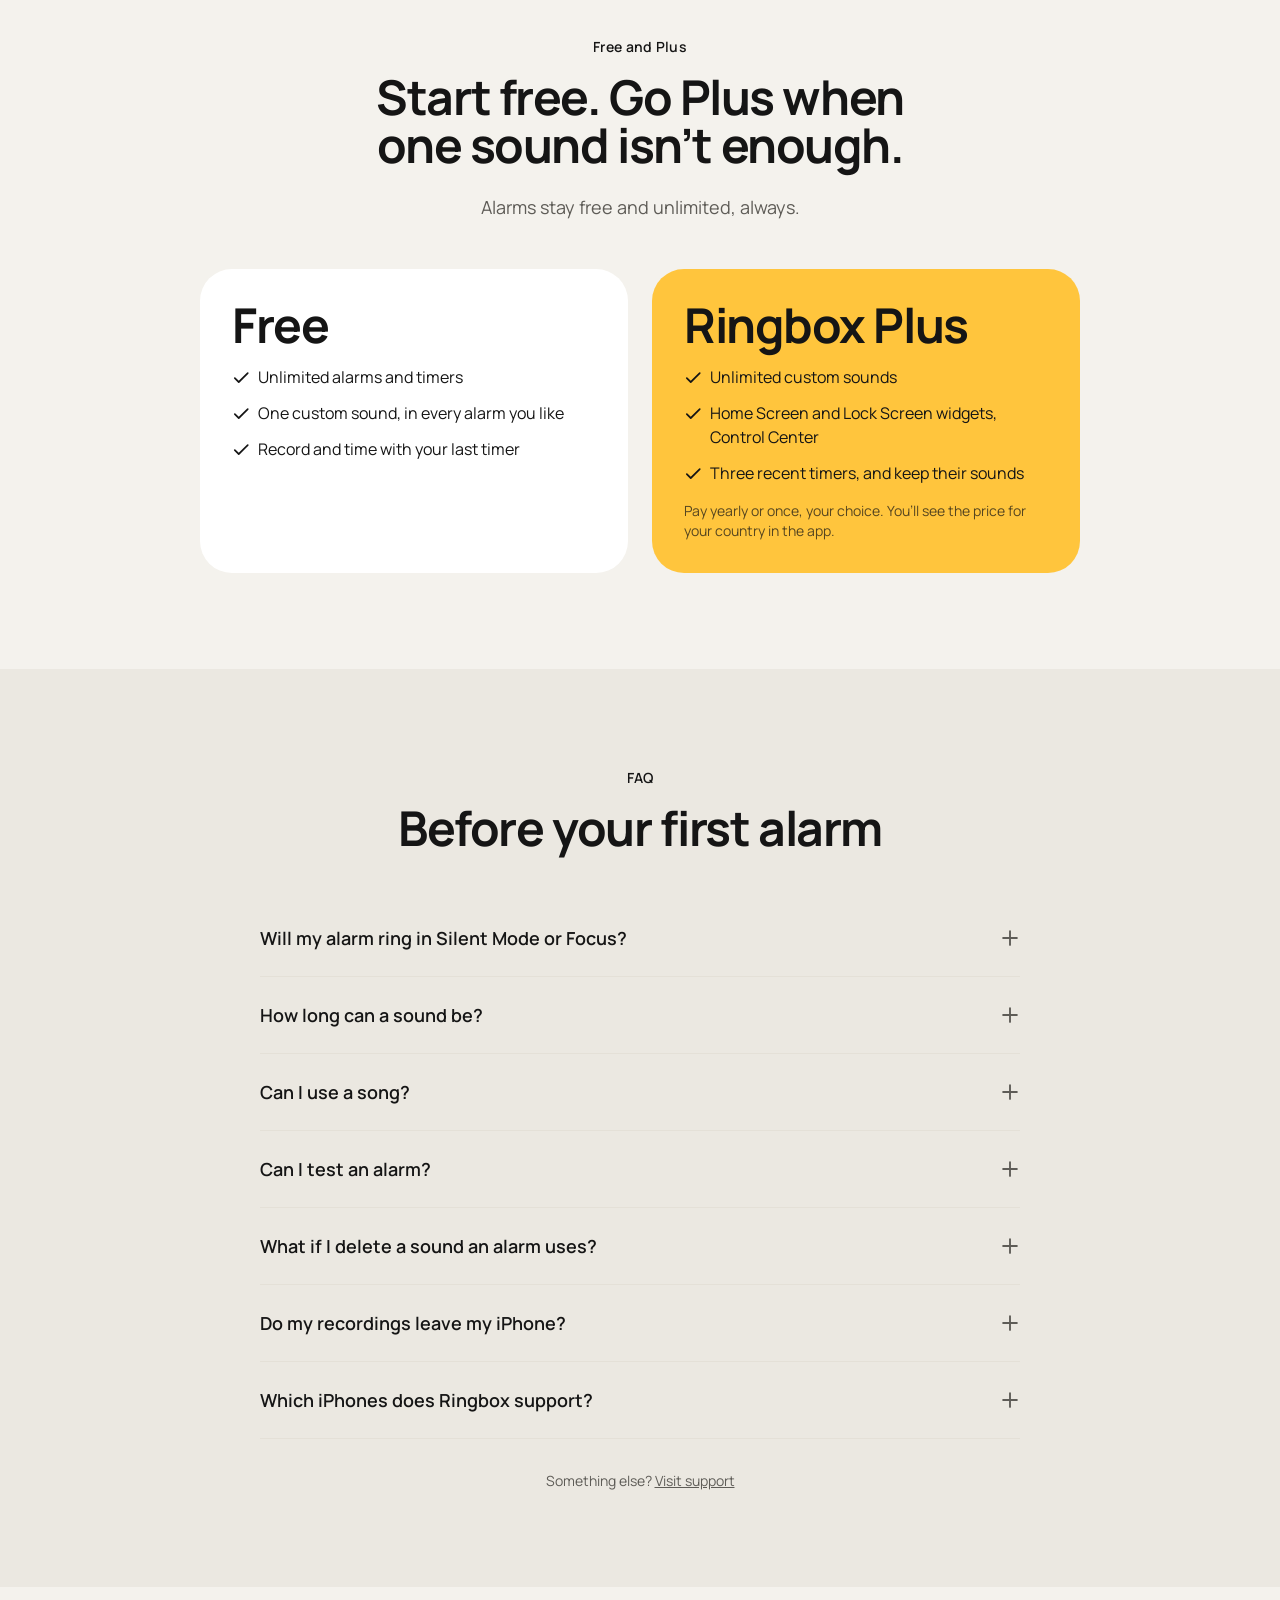
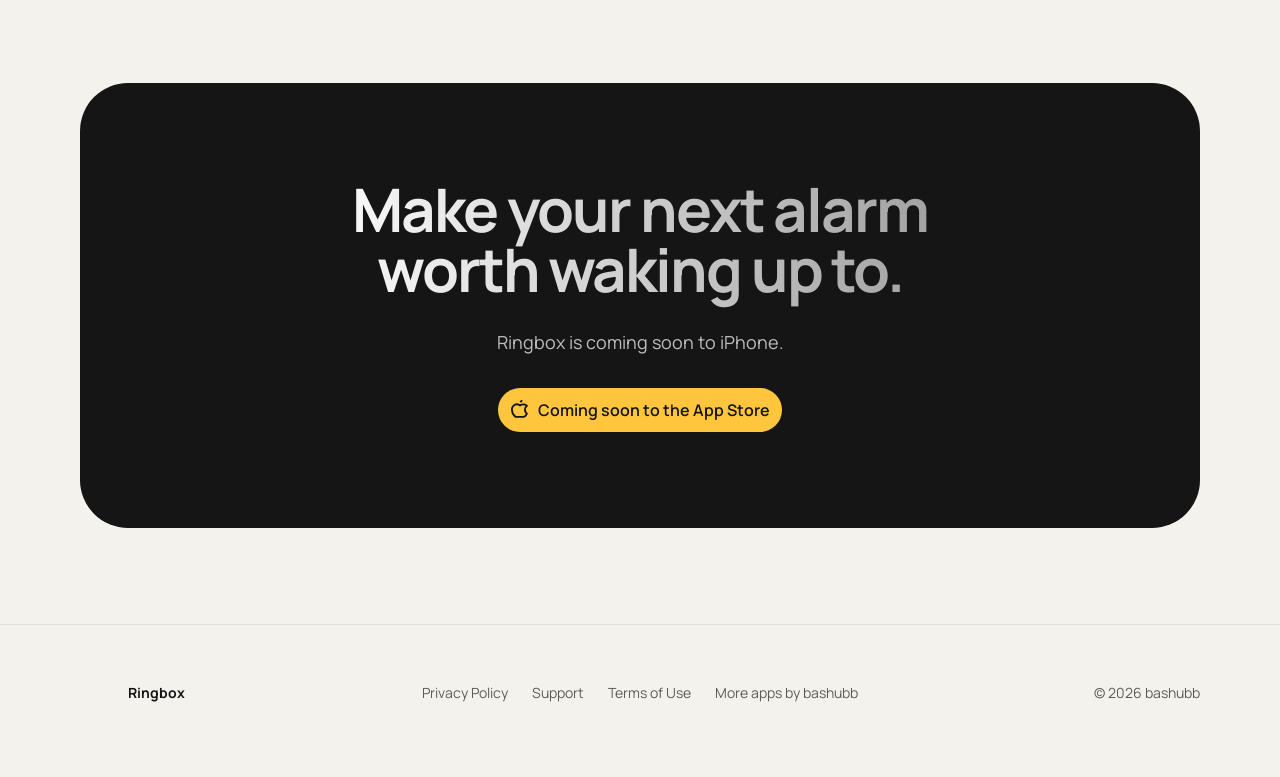
==== commit 1e992189: "Menu links jump straight to the section: no smooth scroll through the 3D scenes, nothing plays backw" ====
--- a/docs/index.html
+++ b/docs/index.html
@@ -329,7 +329,7 @@
   </div>
 </footer>
 
-<script src="assets/landing.js?v=52"></script>
+<script src="assets/landing.js?v=53"></script>
 <script>
 (() => {
   const L = window.Landing;
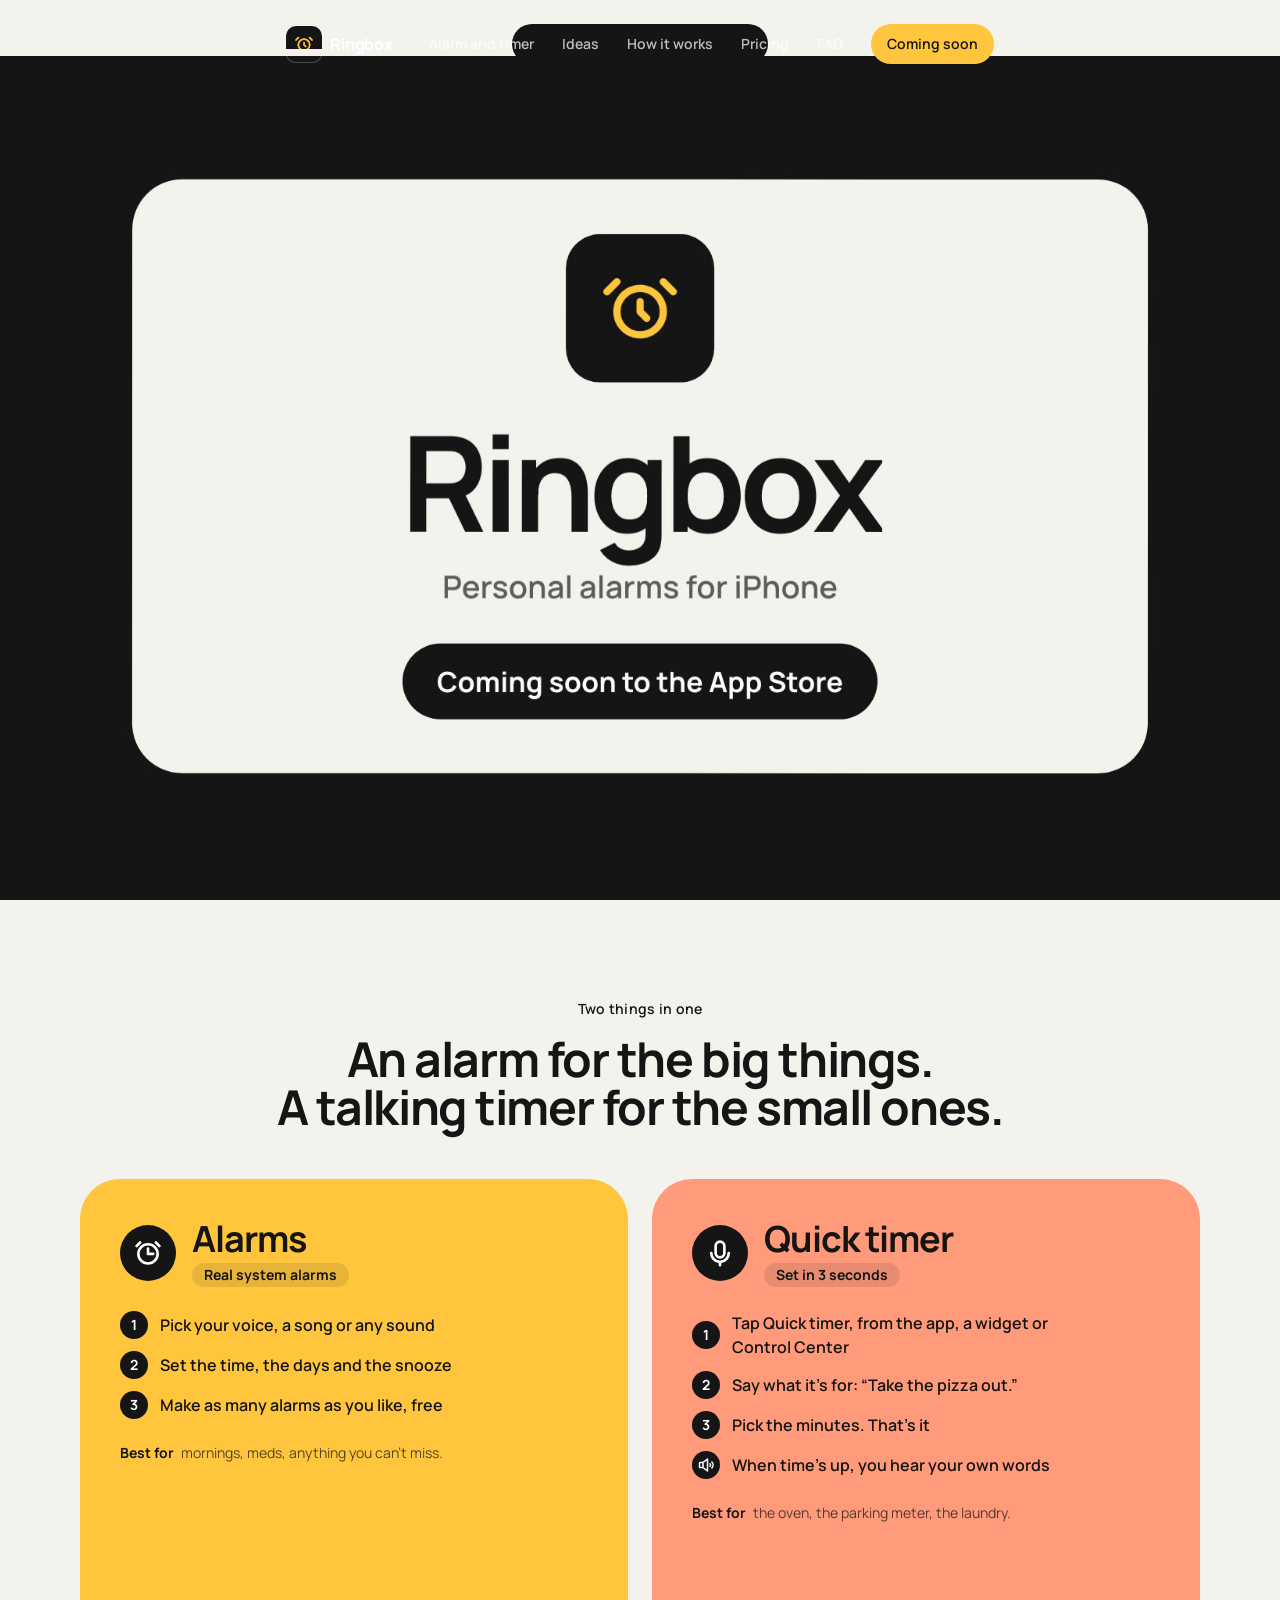
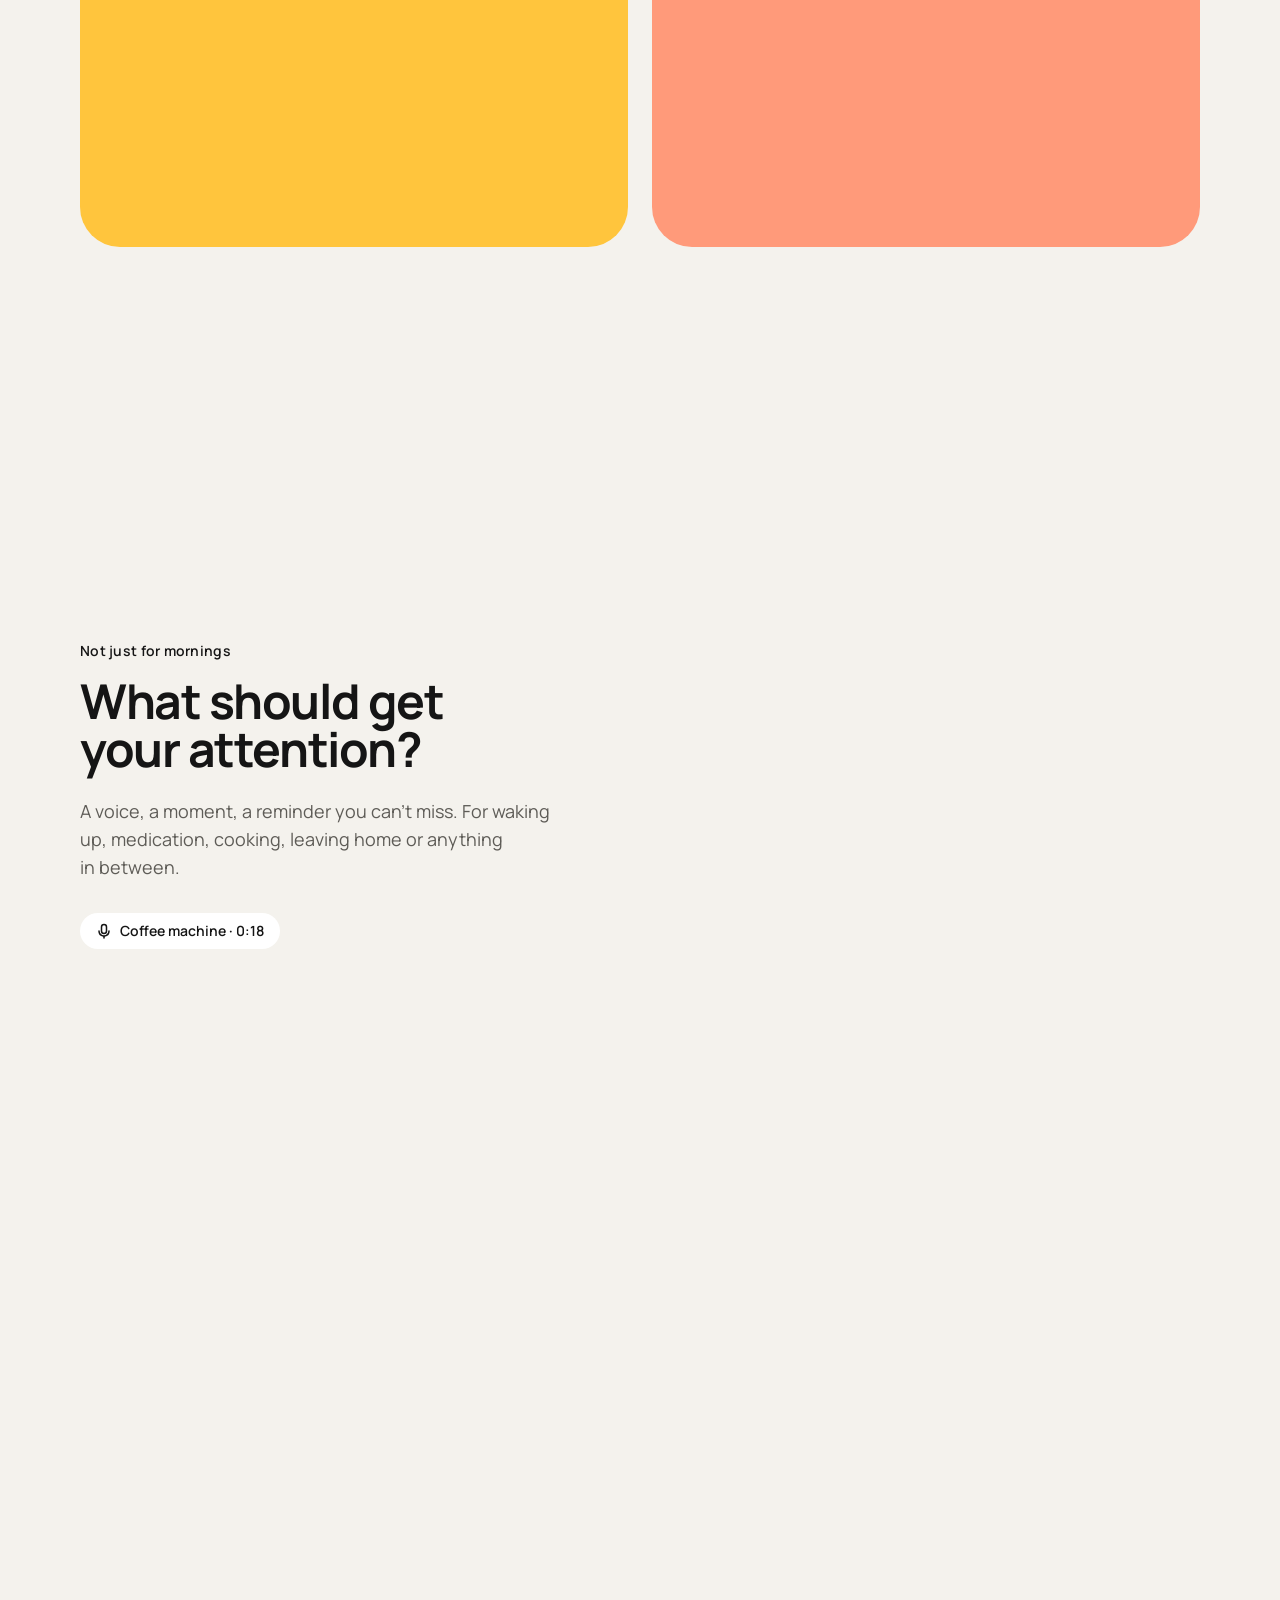
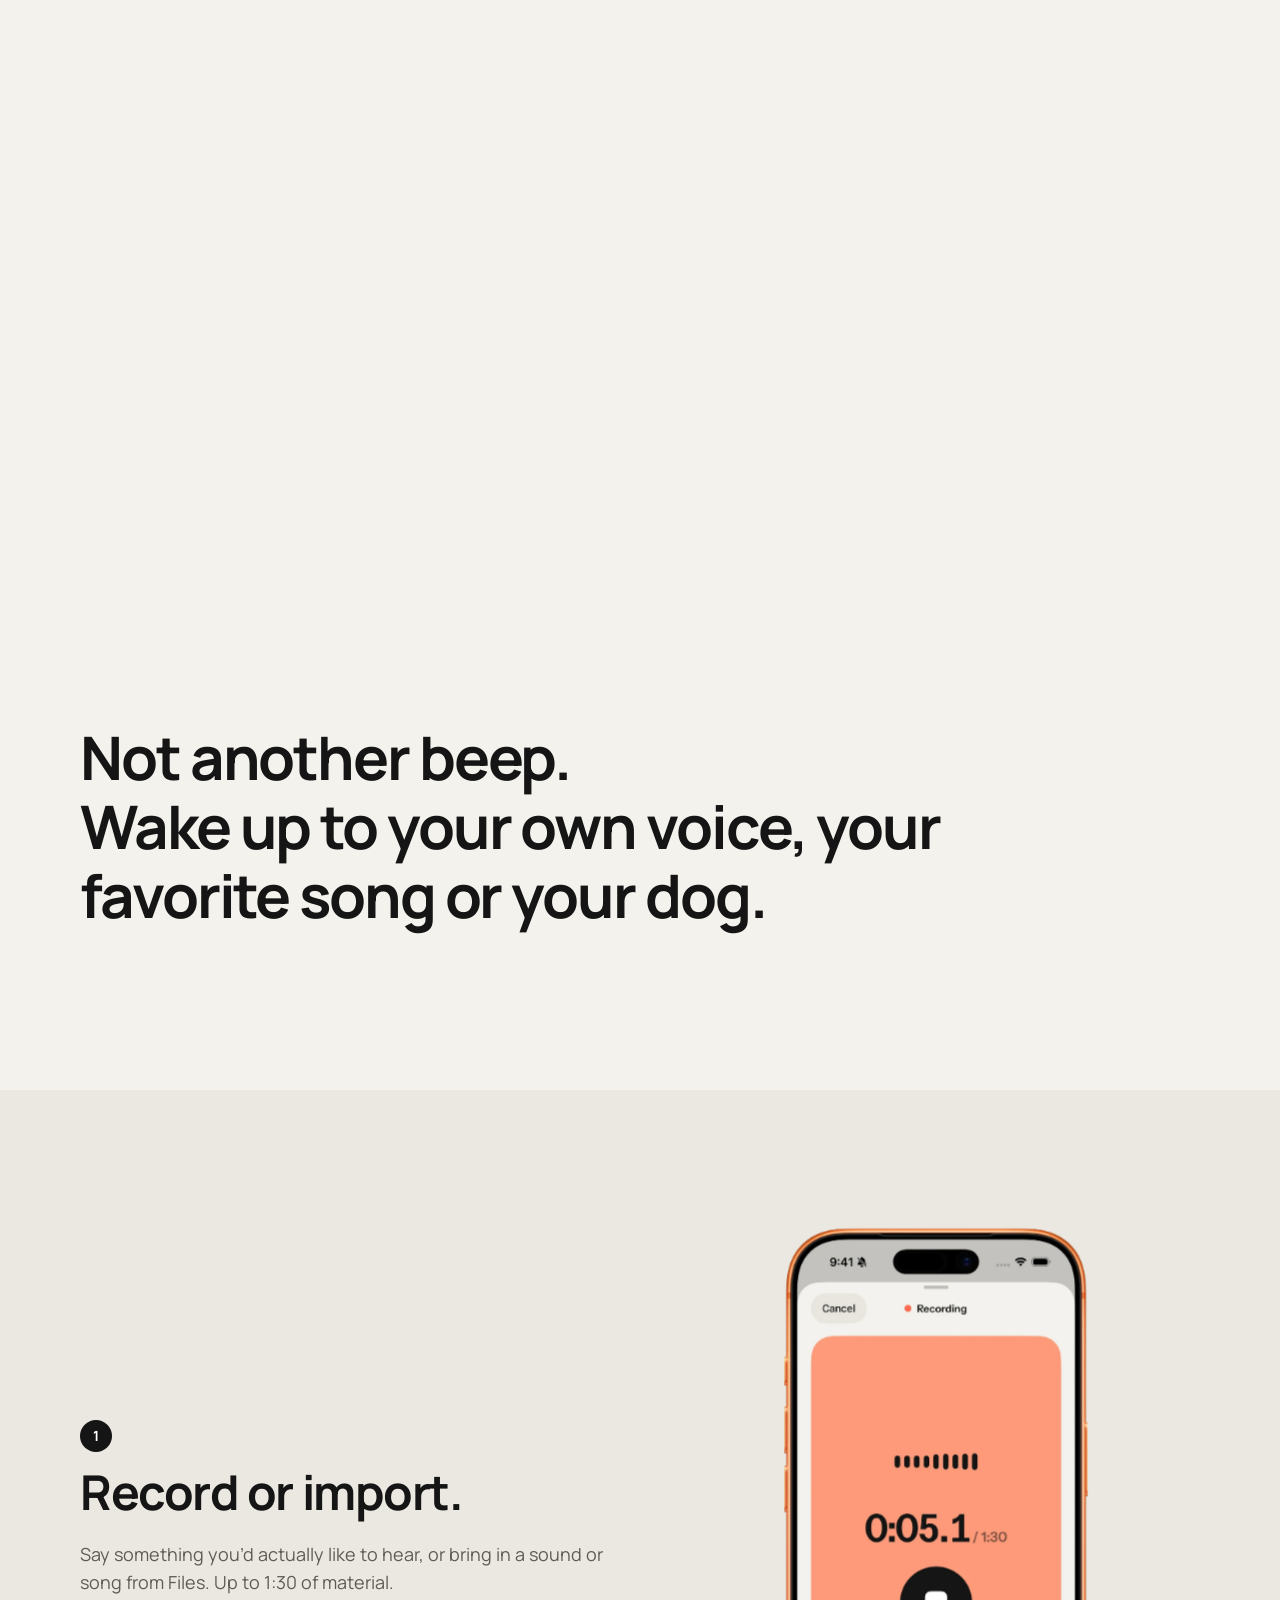
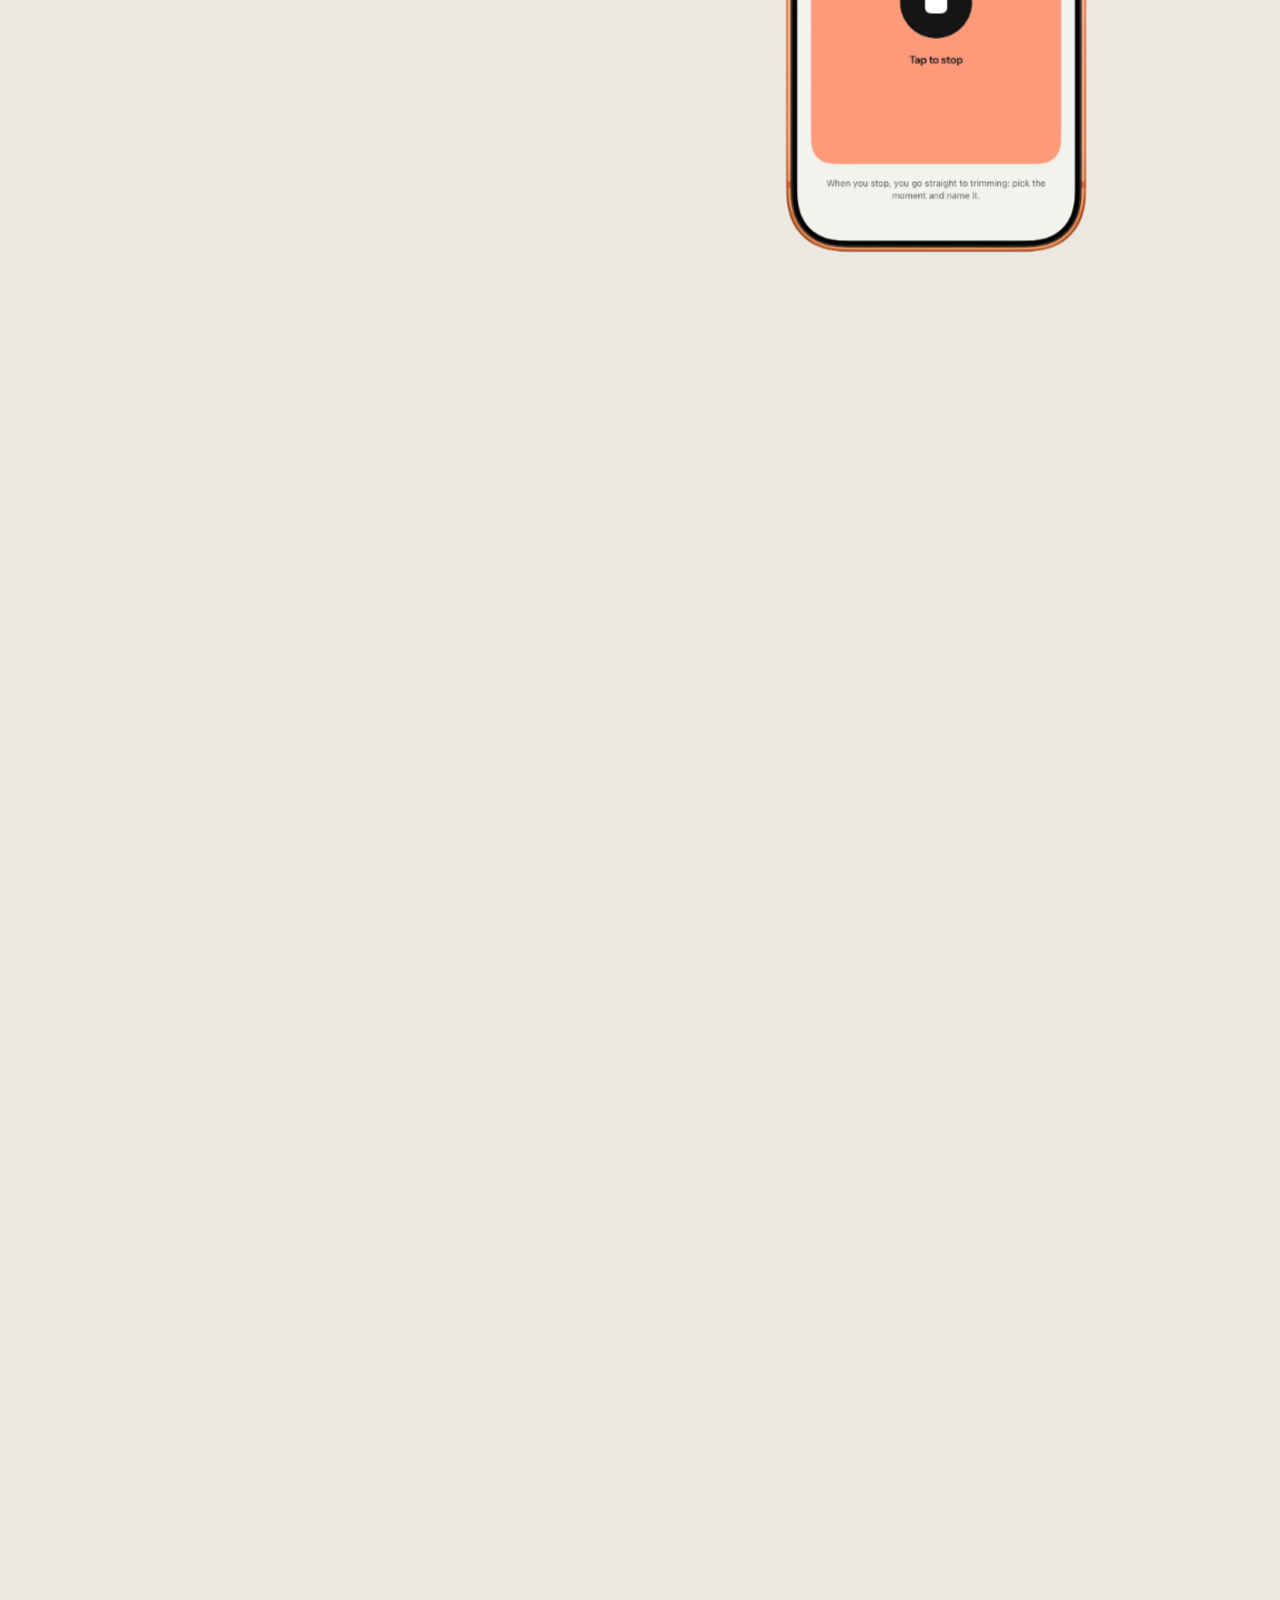
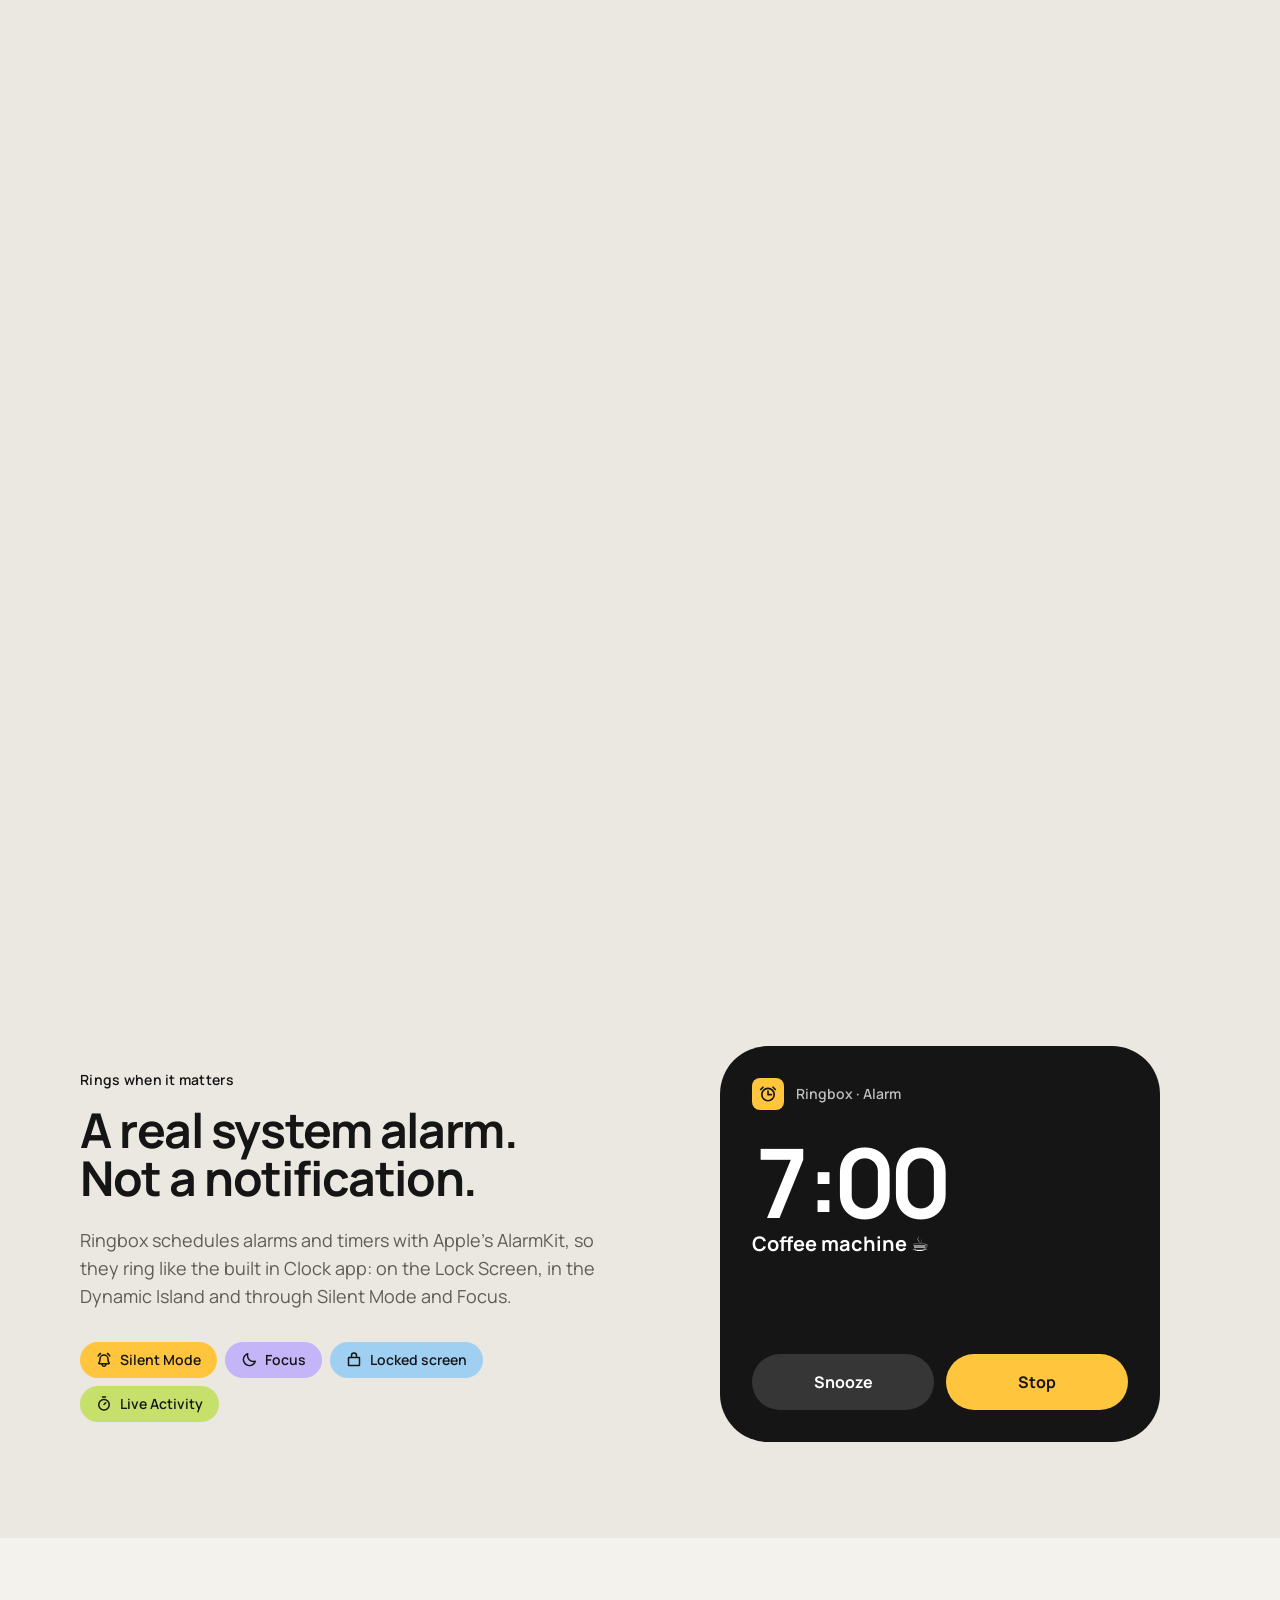
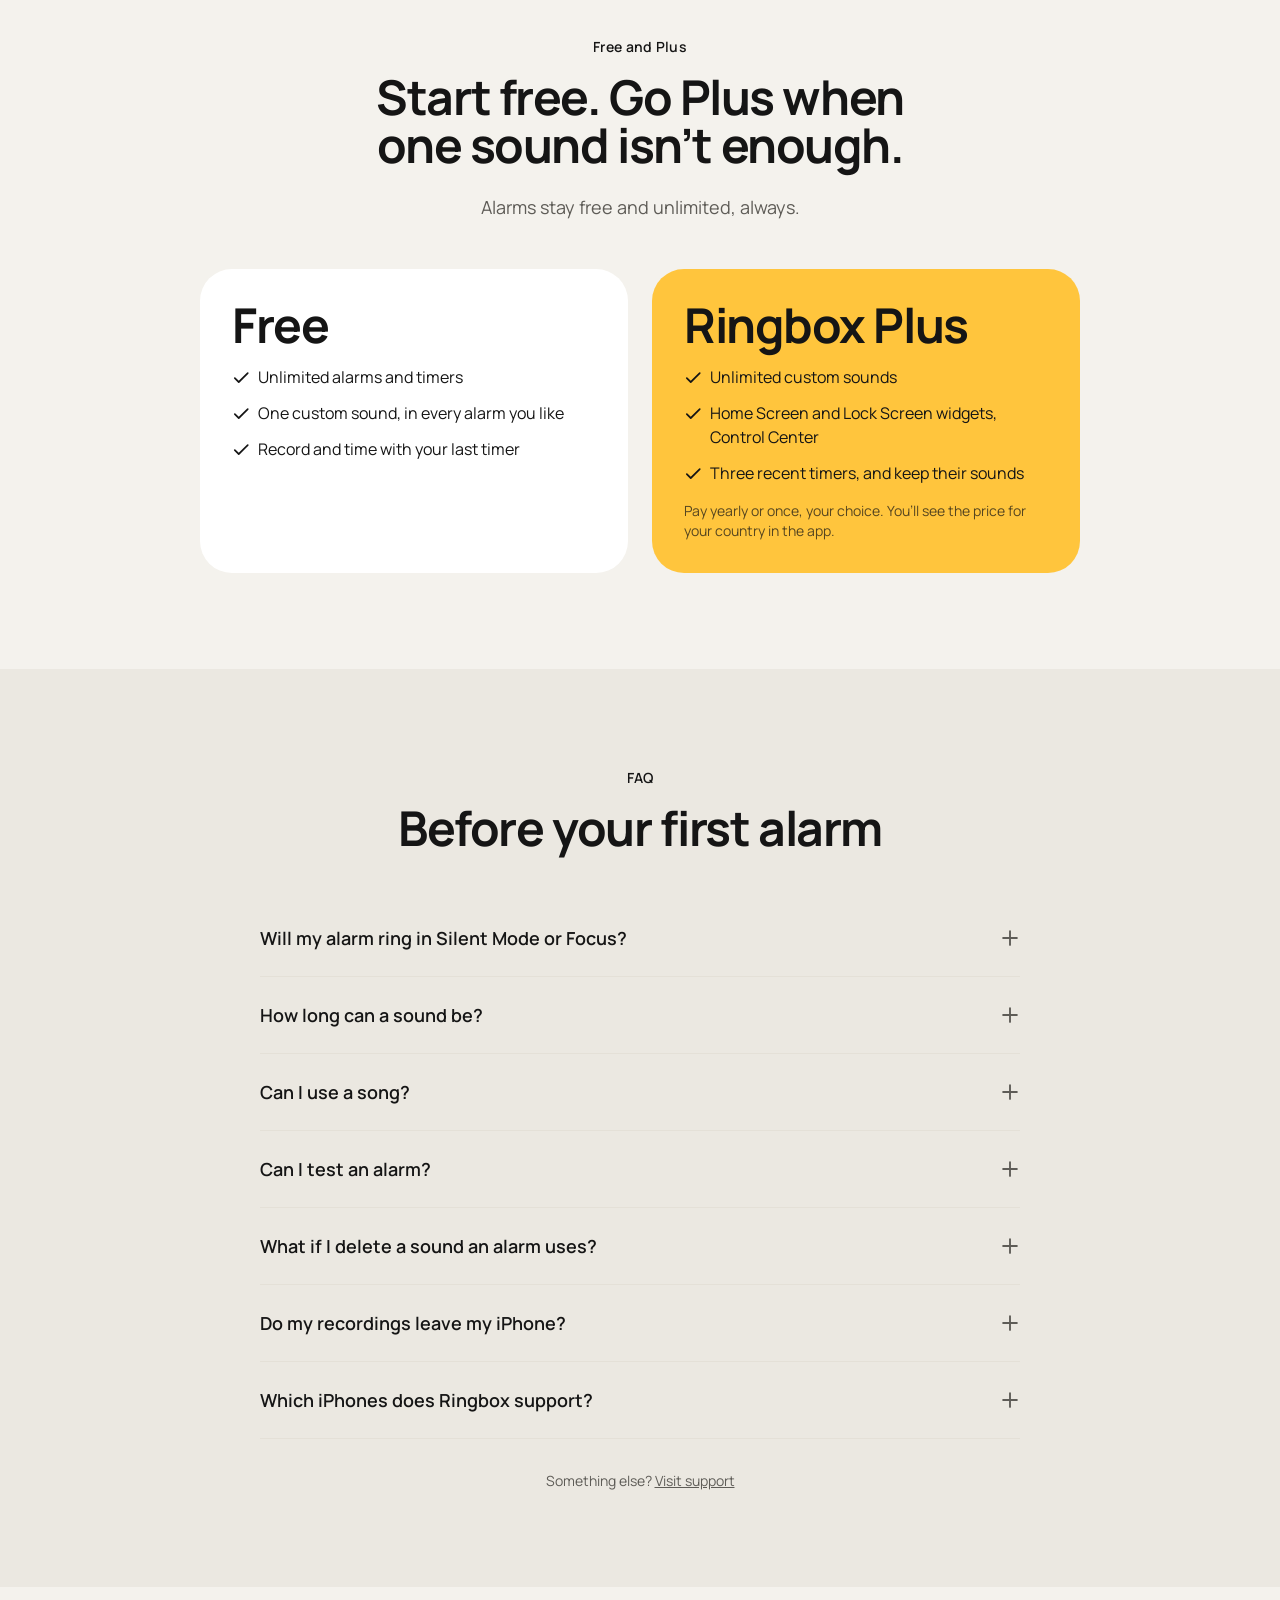
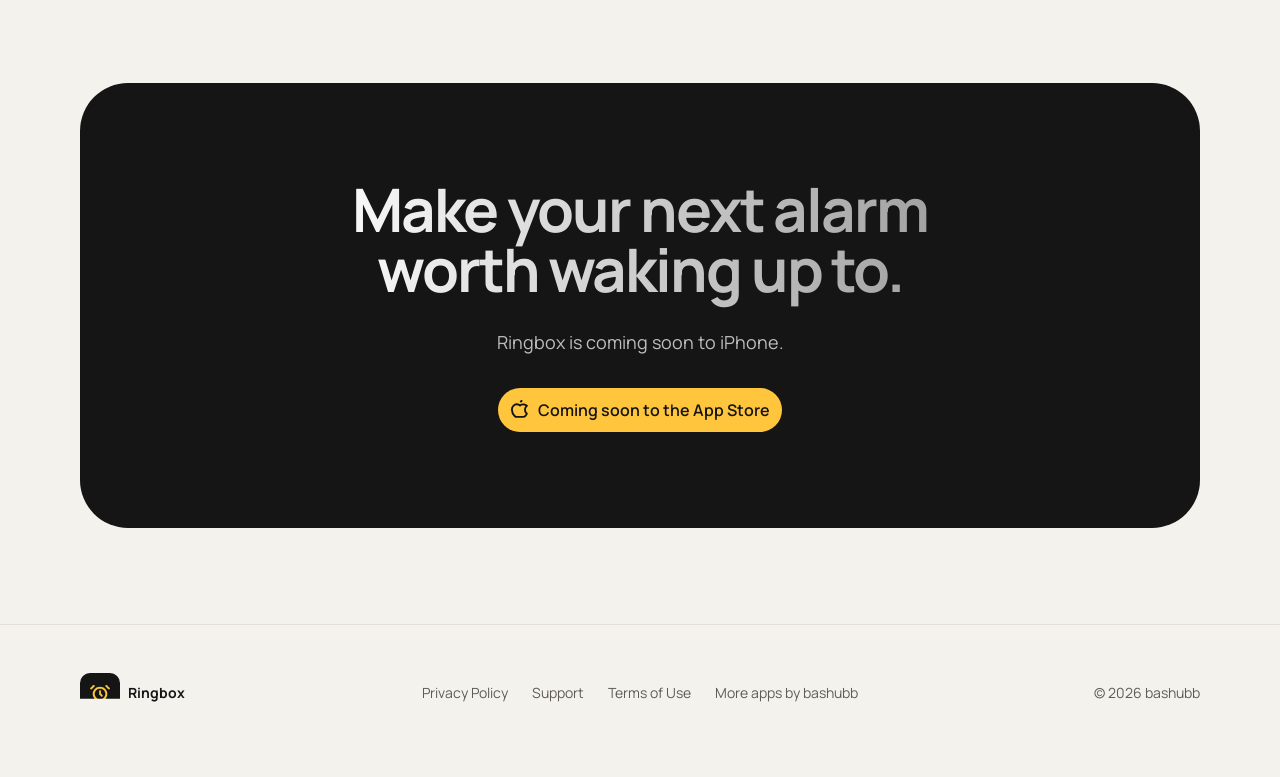
==== commit 389d2b2e: "Phone on its side: the portrait page, scaled down to fit the height (no stretched film, no full scre" ====
--- a/docs/index.html
+++ b/docs/index.html
@@ -25,7 +25,7 @@
 <link rel="icon" href="assets/fav/favicon-192.png" type="image/png" sizes="192x192">
 <link rel="apple-touch-icon" href="assets/fav/apple-touch-icon.png">
 <link rel="preload" href="assets/fonts/manrope-latin.woff2" as="font" type="font/woff2" crossorigin>
-<link rel="stylesheet" href="assets/landing.css?v=54">
+<link rel="stylesheet" href="assets/landing.css?v=56">
 <link rel="stylesheet" href="assets/ringbox.css?v=50">
 <script type="application/ld+json">
 {
@@ -329,7 +329,7 @@
   </div>
 </footer>
 
-<script src="assets/landing.js?v=53"></script>
+<script src="assets/landing.js?v=54"></script>
 <script>
 (() => {
   const L = window.Landing;
--- a/docs/assets/landing.css
+++ b/docs/assets/landing.css
@@ -448,3 +448,25 @@
   .doc-body { padding-bottom: var(--s-700); }
   .doc-body .contact { padding: var(--s-300); }
 }
+
+/* Language switch in the footer */
+.footer .langs { display: flex; flex-wrap: wrap; gap: var(--s-50) var(--s-100); width: 100%; font-size: 14px; line-height: 20px; }
+.footer .langs a { color: var(--muted); text-decoration: none; padding: var(--s-25) 0; }
+.footer .langs a[aria-current="true"] { color: var(--text); font-weight: 700; }
+@media (hover: hover) and (pointer: fine) { .footer .langs a:hover { color: var(--text); } }
+
+/* Guides: a screenshot as a phone sized card, related links as a list of cards */
+.doc-body .doc-shot { display: block; width: min(320px, 72vw); height: auto; margin: var(--s-500) auto; border-radius: 32px; border: 1px solid var(--line); }
+.doc-body ol { margin: var(--s-100) 0 0; padding-left: var(--s-300); display: grid; gap: var(--s-75); }
+.doc-body ol li { color: var(--muted); }
+.doc-body .contact .cta-row { margin-top: var(--s-300); }
+.doc-related { margin-top: var(--s-700); }
+.doc-related ul { list-style: none; padding: 0; display: grid; gap: var(--s-100); }
+.doc-related li a { display: block; padding: var(--s-200) var(--s-300); border-radius: 16px; background: var(--surface); border: 1px solid var(--line); color: var(--text); font-weight: 600; text-decoration: none; transition: border-color var(--dur) var(--ease); }
+@media (hover: hover) and (pointer: fine) { .doc-related li a:hover { border-color: var(--accent-text, var(--text)); } }
+
+/* A phone on its side: the portrait page in a frame, scaled to the height (see landing.js) */
+.fit-host, .fit-host body { height: 100%; overflow: hidden; }
+.fit-host body > *:not(.fit-frame) { display: none !important; }
+.fit-host body { background: var(--bg); }
+.fit-frame { position: fixed; left: 0; top: 0; border: 0; transform-origin: 0 0; background: var(--bg); box-shadow: 0 0 0 1px var(--line); }
